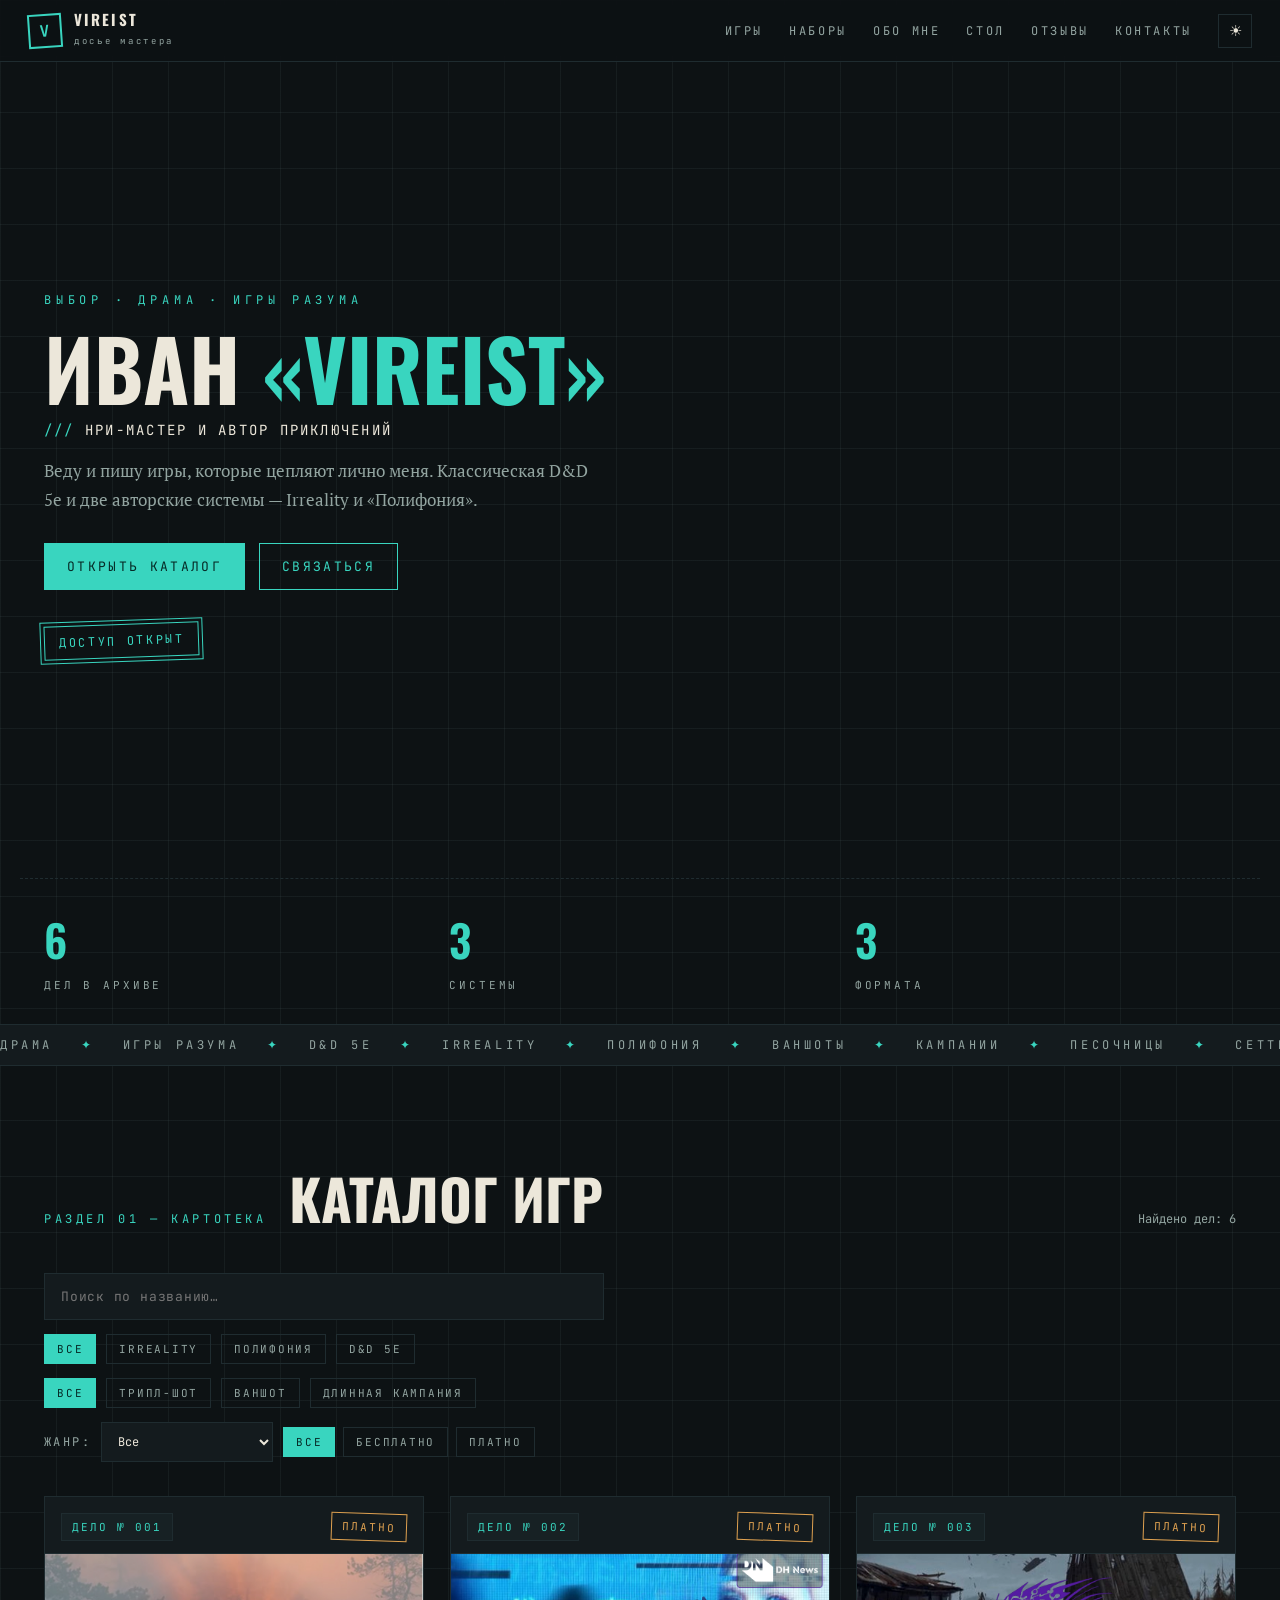
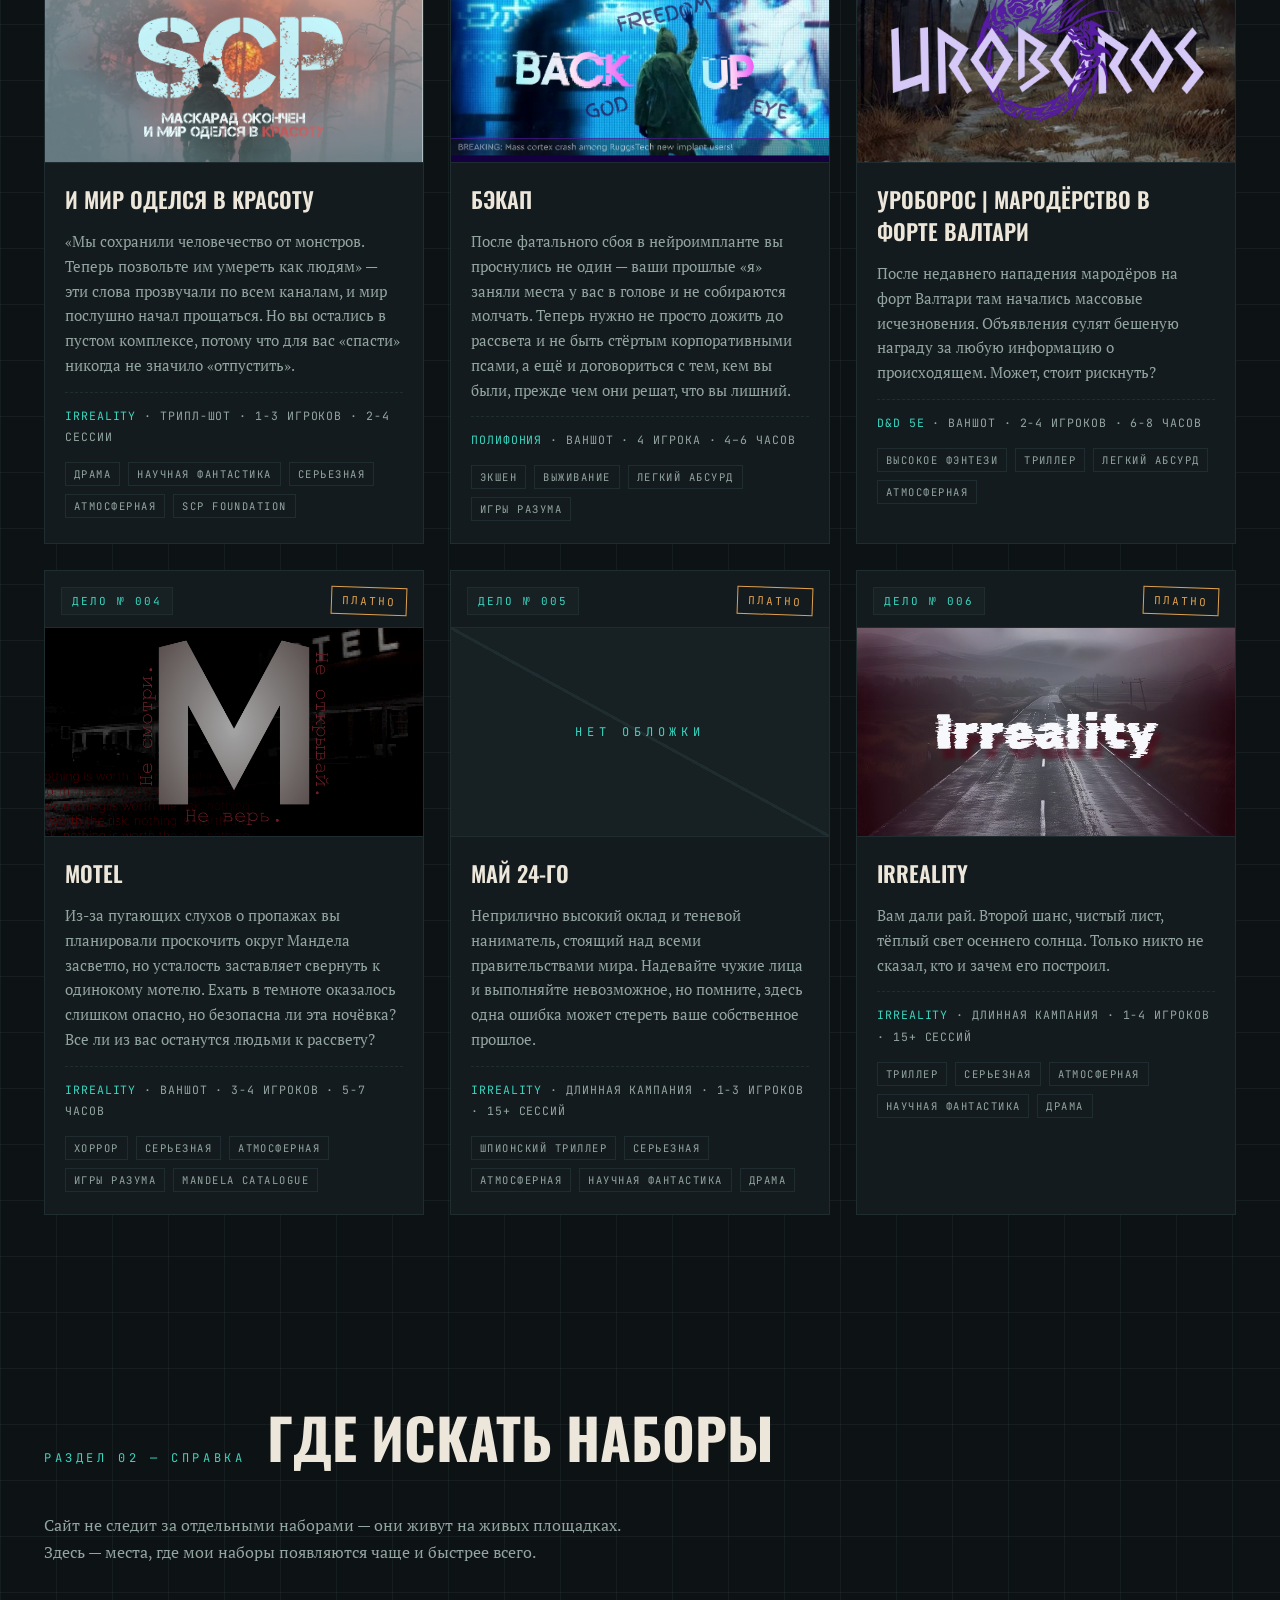
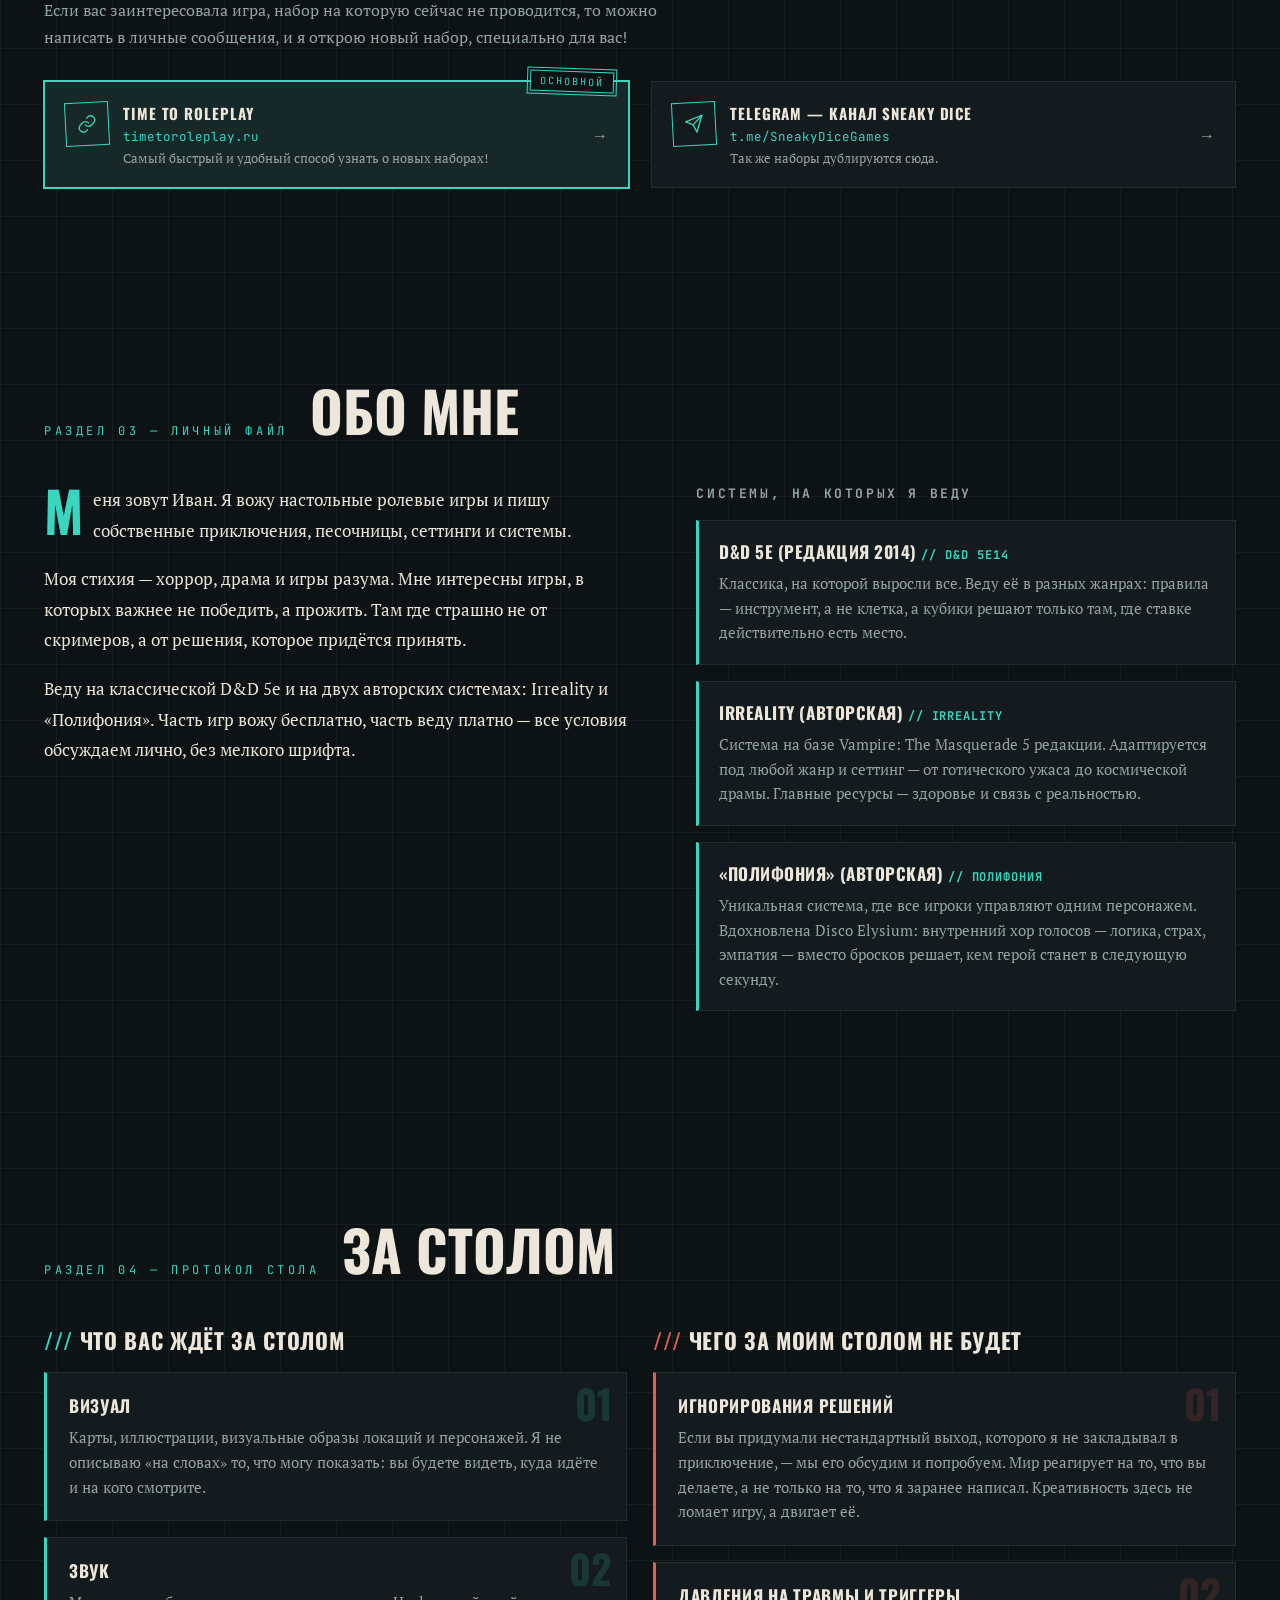
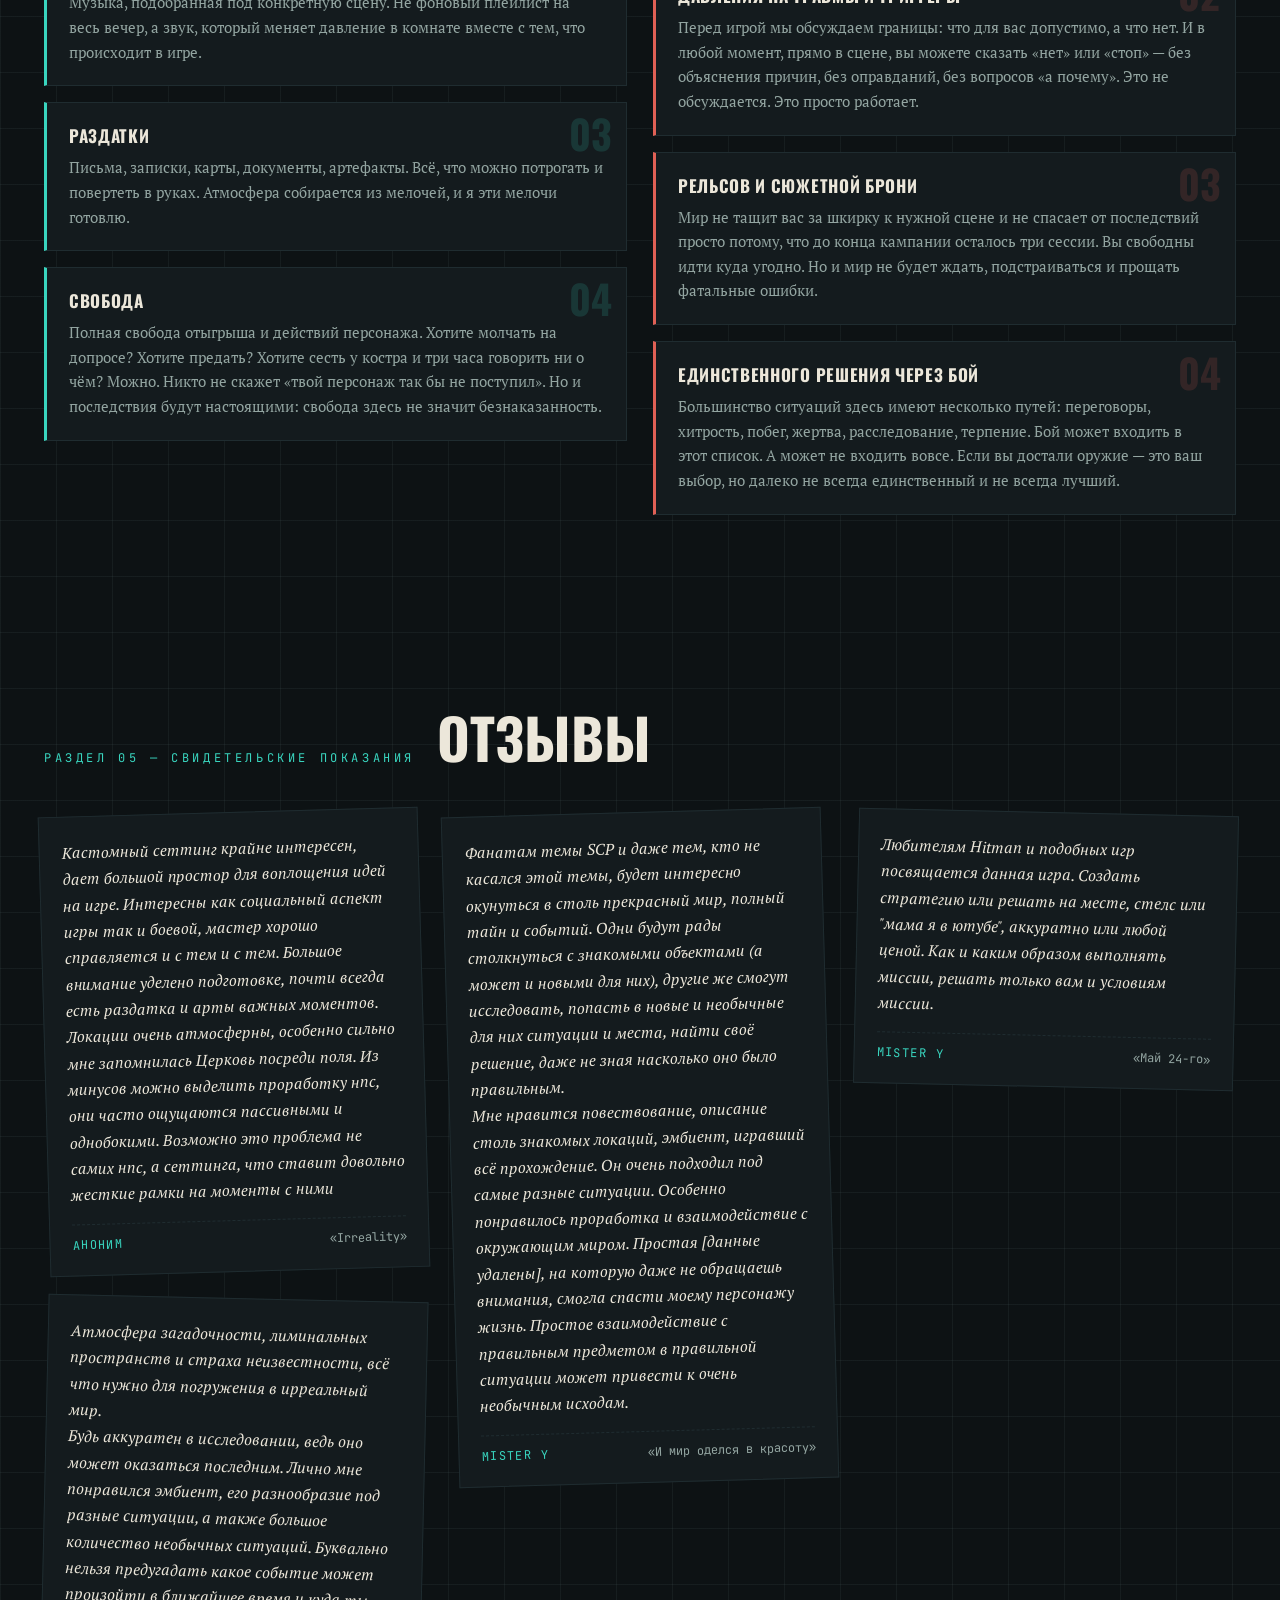
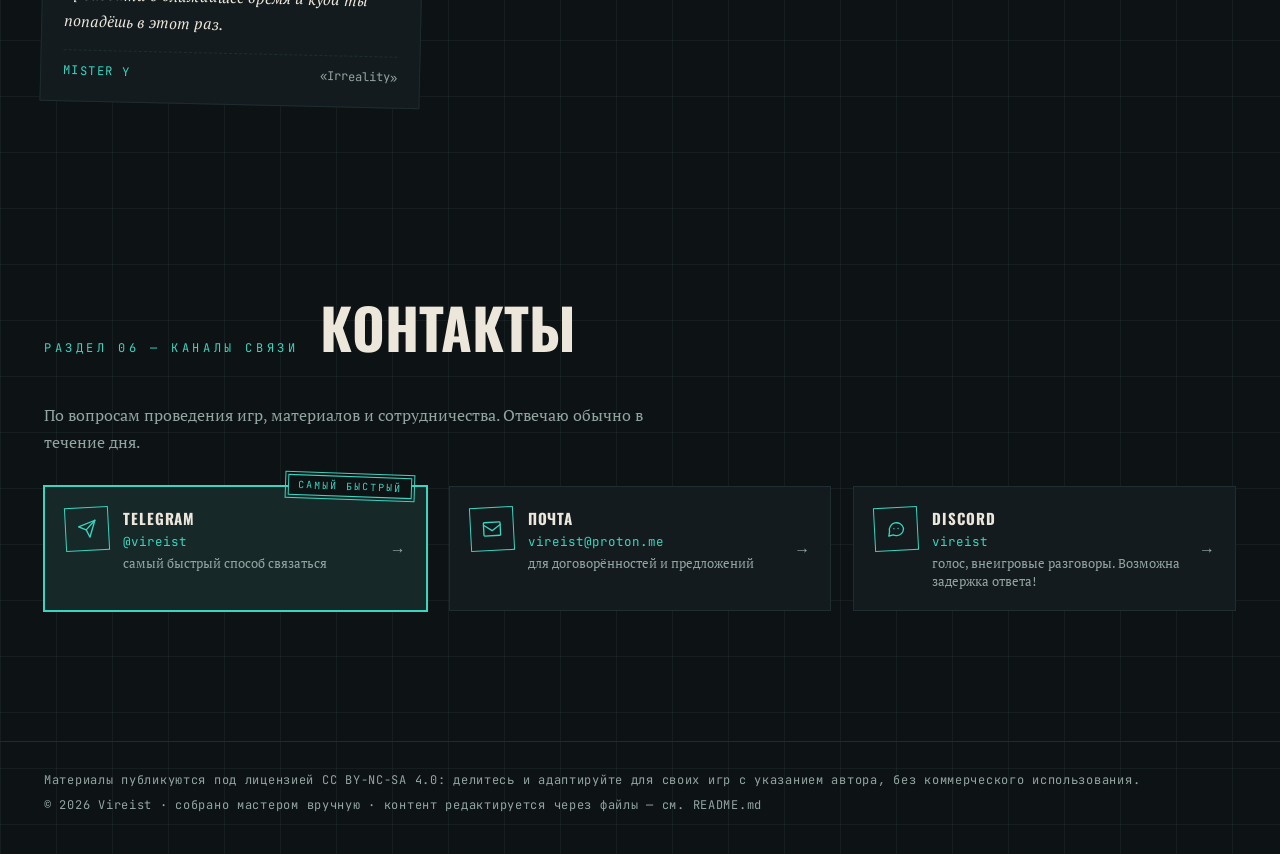
==== index.html @ 50e928ec "OG image added" ====
<!DOCTYPE html>
<html lang="ru" data-theme="dark">
<head>
  <meta charset="UTF-8">
  <meta name="viewport" content="width=device-width, initial-scale=1">
  <title>Vireist — досье мастера</title>
  <meta name="description" content="Иван «Vireist» — НРИ-мастер и автор приключений. Ваншоты, кампании, песочницы и сеттинги: D&D 5e, Irreality, Полифония.">
  <meta name="google-site-verification" content="Qw9o5OmBeEfpZkvyDJt4bBUEm7mdJ3uN687ZICOhnC8" />
  <meta property="og:image" content="https://vireist.github.io/Vireist-Site/assets/announce-cover.png">
  <link rel="icon" href="data:image/svg+xml,<svg xmlns='http://www.w3.org/2000/svg' viewBox='0 0 32 32'><rect width='32' height='32' fill='%230d1214'/><rect x='7' y='7' width='18' height='18' fill='none' stroke='%2339d5bf' stroke-width='2' transform='rotate(-4 16 16)'/><text x='16' y='21' font-family='monospace' font-size='13' fill='%2339d5bf' text-anchor='middle'>V</text></svg>">
  <link rel="preconnect" href="https://fonts.googleapis.com">
  <link rel="preconnect" href="https://fonts.gstatic.com" crossorigin>
  <link href="https://fonts.googleapis.com/css2?family=JetBrains+Mono:wght@400;500;700&family=Oswald:wght@500;600;700&family=PT+Serif:ital,wght@0,400;0,700;1,400&display=swap" rel="stylesheet">
  <link rel="stylesheet" href="css/style.css">
</head>
<body>

<header class="topbar">
  <a class="logo" href="#/" aria-label="На главную">
    <span class="logo-v">V</span>
    <span class="logo-text"><strong id="logo-nick">VIREIST</strong><small>досье мастера</small></span>
  </a>
  <nav class="nav">
    <a href="#/" data-section="games">Игры</a>
    <a href="#/" data-section="recruits">Наборы</a>
    <a href="#/" data-section="about">Обо мне</a>
    <a href="#/" data-section="table">Стол</a>
    <a href="#/" data-section="reviews">Отзывы</a>
    <a href="#/" data-section="contacts">Контакты</a>
    <button id="theme-btn" class="theme-btn" aria-label="Переключить тему">☀</button>
  </nav>
</header>

<main>
  <div id="view-home">
    <section class="hero">
      <div class="container hero-grid">
        <div class="hero-left">
          <div class="overline" id="hero-overline"></div>
          <h1 class="display" id="hero-name"></h1>
          <div class="hero-role" id="hero-role"></div>
          <p class="hero-text" id="hero-text"></p>
          <div class="btn-row">
            <a class="btn" href="#/" data-section="games">Открыть каталог</a>
            <a class="btn ghost" href="#/" data-section="contacts">Связаться</a>
          </div>
          <div class="stamp" id="hero-stamp"></div>
        </div>
        <div class="hero-right" id="hero-photo"></div>
      </div>
      <div class="container stats" id="stats"></div>
    </section>

    <div class="ticker" aria-hidden="true"><div class="ticker-track" id="ticker-track"></div></div>

    <section class="section" id="games">
      <div class="container">
        <div class="sec-head">
          <span class="sec-label">Раздел 01 — Картотека</span>
          <h2>Каталог игр</h2>
          <span class="sec-count" id="count">Найдено дел: 0</span>
        </div>
        <div class="filters">
          <input id="search" class="search" type="search" placeholder="Поиск по названию…" autocomplete="off">
          <div class="filter-row" id="f-system"></div>
          <div class="filter-row" id="f-format"></div>
          <div class="filter-row">
            <label class="f-label" for="genre">Жанр:</label>
            <select id="genre" class="select"><option value="">Все</option></select>
            <div class="chip-group" id="f-price">
              <button class="chip active" data-price="">Все</button>
              <button class="chip" data-price="бесплатно">Бесплатно</button>
              <button class="chip" data-price="платно">Платно</button>
            </div>
          </div>
        </div>
        <div class="grid-cards" id="catalog"></div>
      </div>
    </section>

    <section class="section" id="recruits">
      <div class="container">
        <div class="sec-head"><span class="sec-label">Раздел 02 — Справка</span><h2>Где искать наборы</h2></div>
        <p class="section-note">Сайт не следит за отдельными наборами —&nbsp;они живут на живых площадках. Здесь&nbsp;—&nbsp;места, где мои наборы появляются чаще и быстрее всего.</p>
        <p class="section-note">Если вас заинтересовала игра, набор на которую сейчас не проводится, то можно написать в личные сообщения, и я открою новый набор, специально для вас!</p>
        <div class="recruit-grid" id="recruits-list"></div>
      </div>
    </section>

    <section class="section" id="about">
      <div class="container">
        <div class="sec-head"><span class="sec-label">Раздел 03 — Личный файл</span><h2>Обо мне</h2></div>
        <div class="about-grid">
          <div class="about-text" id="about-text"></div>
          <aside class="systems">
            <h3>Системы, на которых я веду</h3>
            <div id="systems-list"></div>
          </aside>
        </div>
      </div>
    </section>

    <section class="section" id="table">
      <div class="container">
        <div class="sec-head"><span class="sec-label">Раздел 04 — Протокол стола</span><h2>За столом</h2></div>
        <div class="table-cols" id="table-cols"></div>
      </div>
    </section>

    <section class="section" id="reviews">
      <div class="container">
        <div class="sec-head"><span class="sec-label">Раздел 05 — Свидетельские показания</span><h2>Отзывы</h2></div>
        <div class="rev-grid" id="reviews-list"></div>
      </div>
    </section>

    <section class="section" id="contacts">
      <div class="container">
        <div class="sec-head"><span class="sec-label">Раздел 06 — Каналы связи</span><h2>Контакты</h2></div>
        <p class="section-note">По вопросам проведения игр, материалов и сотрудничества. Отвечаю обычно в течение дня.</p>
        <div class="contact-grid" id="contacts-list"></div>
      </div>
    </section>
  </div>

  <div id="view-game" hidden></div>
</main>

<footer class="footer">
  <div class="container">
    <p id="license-line"></p>
    <p>© <span id="year"></span> <span id="footer-nick"></span> · собрано мастером вручную · контент редактируется через файлы — см. README.md</p>
  </div>
</footer>

<script src="js/app.js"></script>
</body>
</html>
---- css/style.css ----
/* ============ БАЗА / ТЕМЫ ============ */
:root{
    --bg:#0d1214; --panel:#141b1e; --panel-2:#172124;
    --ink:#ece7da; --muted:#93a5a1; --red:#e06055;
    --line:#1f2c30; --grid:rgba(148,180,175,.07);
    --teal:#39d5bf; --teal-ink:#062a26; --teal-dim:rgba(57,213,191,.4);
    --orange:#dfa150; --shadow:0 20px 50px rgba(0,0,0,.45);
    --mono:"JetBrains Mono",ui-monospace,Menlo,monospace;
    --serif:"PT Serif",Georgia,serif;
    --disp:"Oswald",system-ui,sans-serif;
}
html[data-theme="light"]{
    --bg:#e8e5db; --panel:#f4f1e8; --panel-2:#edeade;
    --ink:#172022; --muted:#5d6d69; --red:#b3382e;
    --line:#c9c4b2; --grid:rgba(23,32,34,.08);
    --teal:#0c8f7d; --teal-ink:#ffffff; --teal-dim:rgba(12,143,125,.45);
    --orange:#9c6a1c; --shadow:0 16px 40px rgba(30,35,35,.18);
}
*{margin:0;padding:0;box-sizing:border-box}
[hidden]{display:none!important}
html{scroll-behavior:smooth}
body{
    background-color:var(--bg); color:var(--ink); font-family:var(--serif);
    background-image:linear-gradient(var(--grid) 1px,transparent 1px),
    linear-gradient(90deg,var(--grid) 1px,transparent 1px);
    background-size:56px 56px; min-height:100vh;
}
::selection{background:var(--teal);color:var(--teal-ink)}
a:focus-visible,button:focus-visible,input:focus-visible,select:focus-visible,[tabindex]:focus-visible{outline:2px solid var(--teal);outline-offset:2px}
.container{max-width:1240px;margin:0 auto;padding:0 24px}
.accent{color:var(--teal)}

/* ============ ШАПКА ============ */
.topbar{position:sticky;top:0;z-index:50;display:flex;justify-content:space-between;align-items:center;gap:16px;
    padding:12px 28px;border-bottom:1px solid var(--line);
    background:color-mix(in srgb,var(--bg) 88%,transparent);backdrop-filter:blur(8px)}
.logo{display:flex;align-items:center;gap:12px;text-decoration:none;color:inherit}
.logo-v{width:34px;height:34px;border:2px solid var(--teal);color:var(--teal);display:grid;place-items:center;
    font-family:var(--mono);font-weight:700;transform:rotate(-4deg)}
.logo-text strong{display:block;font-family:var(--disp);letter-spacing:.14em;font-size:15px;line-height:1; }
.logo-text small{font-family:var(--mono);font-size:9px;letter-spacing:.3em;color:var(--muted);line-height:1;margin-top:3px; }
.nav{display:flex;align-items:center;gap:26px;flex-wrap:wrap}
.nav a{font-family:var(--mono);font-size:12px;letter-spacing:.22em;text-transform:uppercase;color:var(--muted);text-decoration:none}
.nav a:hover{color:var(--teal)}
.theme-btn{width:34px;height:34px;border:1px solid var(--line);background:transparent;color:var(--ink);cursor:pointer;font-size:15px}
.theme-btn:hover{border-color:var(--teal);color:var(--teal)}

/* ============ ГЕРОЙ ============ */
.hero{padding:80px 0 30px}
.hero-grid{display:grid;grid-template-columns:1.15fr .85fr;gap:48px;align-items:center;min-height:74vh}
.overline{font-family:var(--mono);font-size:12px;letter-spacing:.4em;text-transform:uppercase;color:var(--teal)}
.display{font-family:var(--disp);font-weight:700;text-transform:uppercase;font-size:clamp(44px,7vw,84px);line-height:.98;margin:18px 0 12px}
.hero-role{font-family:var(--mono);font-size:14px;letter-spacing:.16em;text-transform:uppercase;margin-bottom:18px}
.hero-role .slashes{color:var(--teal)}
.hero-text{color:var(--muted);font-size:17px;line-height:1.7;max-width:560px}
.btn-row{display:flex;gap:14px;flex-wrap:wrap;margin:28px 0 8px}
.btn{display:inline-block;font-family:var(--mono);font-size:13px;letter-spacing:.18em;text-transform:uppercase;
    padding:14px 22px;background:var(--teal);color:var(--teal-ink);border:1px solid var(--teal);text-decoration:none;cursor:pointer;transition:filter .2s,transform .2s}
.btn:hover{filter:brightness(1.3)}
.btn.ghost{background:transparent;color:var(--teal)}
.stamp{display:inline-block;margin-top:26px;font-family:var(--mono);font-size:12px;letter-spacing:.22em;text-transform:uppercase;
    color:var(--teal);border:1px solid var(--teal);outline:1px solid var(--teal);outline-offset:3px;padding:8px 14px;transform:rotate(-2deg)}
.hero-right{display:flex;justify-content:center}
.polaroid{position:relative;background:var(--panel);border:1px solid var(--line);padding:16px 16px 12px;max-width:380px;
    transform:rotate(2.5deg);box-shadow:var(--shadow)}
html[data-theme="light"] .polaroid{background:#fbf9f2}
.polaroid img{display:block;width:100%;border:1px solid var(--line);filter:grayscale(.2) contrast(1.05)}
.polaroid figcaption{font-family:var(--mono);font-size:11px;letter-spacing:.3em;text-transform:uppercase;color:var(--muted);text-align:center;padding-top:12px}
.tape{position:absolute;width:110px;height:28px;background:var(--teal-dim);top:-14px;left:50%;transform:translateX(-50%) rotate(-1deg)}
.tape.b{top:auto;bottom:-14px;left:auto;right:-28px;transform:rotate(3deg)}
.stats{margin-top:70px;display:grid;grid-template-columns:repeat(3,1fr);gap:24px;border-top:1px dashed var(--line);padding-top:28px}
.stat b{display:block;font-family:var(--disp);font-weight:600;font-size:44px;color:var(--teal)}
.stat span{font-family:var(--mono);font-size:11px;letter-spacing:.26em;text-transform:uppercase;color:var(--muted)}

/* ============ БЕГУЩАЯ СТРОКА ============ */
.ticker{border-block:1px solid var(--line);background:var(--panel);overflow:hidden}
.ticker-track{display:flex;width:max-content;animation:tick 42s linear infinite;padding:12px 0}
.ticker-track span,.ticker-track i{font-family:var(--mono);font-size:12px;letter-spacing:.3em;text-transform:uppercase;color:var(--muted);margin-right:28px;white-space:nowrap}
.ticker-track i{color:var(--teal);font-style:normal}
.ticker:hover .ticker-track{animation-play-state:paused}
@keyframes tick{to{transform:translateX(-50%)}}

/* ============ СЕКЦИИ ============ */
.section{padding:90px 0}
.sec-head{display:flex;align-items:baseline;gap:22px;flex-wrap:wrap;margin-bottom:34px}
.sec-label{font-family:var(--mono);font-size:12px;letter-spacing:.3em;text-transform:uppercase;color:var(--teal)}
.sec-head h2{font-family:var(--disp);font-weight:700;text-transform:uppercase;font-size:clamp(34px,5vw,56px)}
.sec-count{margin-left:auto;font-family:var(--mono);font-size:12px;color:var(--muted)}
.section-note{color:var(--muted);font-size:16px;line-height:1.7;max-width:640px;margin-bottom:30px}

/* ============ ФИЛЬТРЫ ============ */
.filters{display:flex;flex-direction:column;gap:14px}
.search{width:min(560px,100%);background:var(--panel);border:1px solid var(--line);color:var(--ink);
    font-family:var(--mono);font-size:13px;letter-spacing:.06em;padding:14px 16px}
.search:focus{border-color:var(--teal);outline:none}
.filter-row{display:flex;align-items:center;gap:10px;flex-wrap:wrap}
.f-label{font-family:var(--mono);font-size:12px;letter-spacing:.2em;text-transform:uppercase;color:var(--muted)}
.select{background:var(--panel);border:1px solid var(--line);color:var(--ink);font-family:var(--mono);font-size:12px;padding:10px 12px}
.chip-group{display:flex;gap:8px;flex-wrap:wrap}
.chip{font-family:var(--mono);font-size:11px;letter-spacing:.16em;text-transform:uppercase;color:var(--muted);
    background:transparent;border:1px solid var(--line);padding:7px 12px;cursor:pointer;transition:.15s}
.chip:hover{border-color:var(--teal-dim);color:var(--ink)}
.chip.active{background:var(--teal);color:var(--teal-ink);border-color:var(--teal)}

/* ============ КАРТОЧКИ-ДЕЛА ============ */
.grid-cards{display:grid;grid-template-columns:repeat(auto-fill,minmax(310px,1fr));gap:26px;margin-top:34px}
.case-card{background:var(--panel);border:1px solid var(--line);display:flex;flex-direction:column;cursor:pointer;transition:transform .22s,border-color .22s}
.case-card:hover{transform:translateY(-5px);border-color:var(--teal-dim)}
.case-top{display:flex;justify-content:space-between;align-items:flex-start;gap:10px;padding:16px 16px 12px}
.case-num{font-family:var(--mono);font-size:11px;letter-spacing:.18em;text-transform:uppercase;color:var(--teal);border:1px solid var(--line);background:var(--panel-2);padding:6px 10px}
.price{font-family:var(--mono);font-size:11px;letter-spacing:.18em;text-transform:uppercase;border:1px solid;padding:6px 10px;transform:rotate(2deg)}
.price.paid{color:var(--orange);border-color:var(--orange)}
.price.free{color:var(--teal);border-color:var(--teal)}
.case-cover{height:210px;border-block:1px solid var(--line);background:var(--panel-2);position:relative;overflow:hidden}
.case-cover img{width:100%;height:100%;object-fit:cover;display:block;filter:saturate(.9) contrast(1.05)}
.doc-cover img{width:100%;height:auto;object-fit:contain;display:block;filter:saturate(.9) contrast(1.05)}
.case-cover.empty::before,.doc-cover.empty::before{content:"";position:absolute;inset:0;
    background:linear-gradient(to top right,transparent 49.6%,var(--line) 49.6%,var(--line) 50.4%,transparent 50.4%)}
.case-cover.empty::after,.doc-cover.empty::after{content:"НЕТ ОБЛОЖКИ";position:absolute;inset:0;display:grid;place-items:center;
    font-family:var(--mono);font-size:12px;letter-spacing:.4em;color:var(--teal)}
.case-body{padding:20px 20px 22px;display:flex;flex-direction:column;gap:14px;flex:1}
.case-body h3{font-family:var(--disp);font-weight:600;font-size:22px;text-transform:uppercase}
.case-body p{color:var(--muted);font-size:15px;line-height:1.65}
.meta{font-family:var(--mono);font-size:11.5px;letter-spacing:.08em;text-transform:uppercase;color:var(--muted);
    border-top:1px dashed var(--line);padding-top:12px;line-height:1.9}
.meta .sys{color:var(--teal)}
.tags{display:flex;gap:8px;flex-wrap:wrap}
.tag{font-family:var(--mono);font-size:10.5px;letter-spacing:.14em;text-transform:uppercase;color:var(--muted);border:1px solid var(--line);padding:4px 8px}
.empty-state{grid-column:1/-1;font-family:var(--mono);color:var(--muted);letter-spacing:.14em;line-height:2.4;padding:40px 0;text-transform:uppercase}

/* ============ ОБО МНЕ ============ */
.about-grid{display:grid;grid-template-columns:1.05fr .95fr;gap:56px;align-items:start}
.about-text p{font-size:17px;line-height:1.8;margin-bottom:18px}
.about-text>p:first-of-type::first-letter{font-family:var(--disp);font-weight:700;font-size:56px;line-height:.9;color:var(--teal);float:left;padding-right:10px}
.systems h3{font-family:var(--mono);font-size:13px;letter-spacing:.2em;text-transform:uppercase;color:var(--muted);margin-bottom:18px}
.sys-card{background:var(--panel);border:1px solid var(--line);border-left:3px solid var(--teal);padding:18px 20px;margin-bottom:16px}
.sys-card h4{font-family:var(--disp);text-transform:uppercase;font-size:17px;letter-spacing:.03em}
.sys-card .tagline{color:var(--teal);font-family:var(--mono);font-size:12px;letter-spacing:.08em}
.sys-card p{color:var(--muted);font-size:14.5px;line-height:1.7;margin-top:8px}

/* ============ ЗА СТОЛОМ ============ */
.table-cols{display:grid;grid-template-columns:repeat(auto-fit,minmax(340px,1fr));gap:26px;align-items:start}
.table-title{font-family:var(--disp);text-transform:uppercase;font-size:22px;letter-spacing:.03em;margin-bottom:16px}
.table-title::before{content:"/// ";color:var(--teal)}
.table-title.neg::before{color:var(--red)}
.table-stack{display:flex;flex-direction:column;gap:16px}  .table-card{position:relative;background:var(--panel);border:1px solid var(--line);border-left:3px solid var(--teal);padding:20px 22px;transition:transform .2s,border-color .2s}
.t-num{position:absolute;top:10px;right:14px;font-family:var(--disp);font-weight:700;font-size:40px;line-height:1;color:var(--teal);opacity:.15}
.table-card.no .t-num{color:var(--red)}
.table-card h3{font-family:var(--disp);text-transform:uppercase;font-size:17px;letter-spacing:.04em;margin-bottom:8px;padding-right:52px}
.table-card p{color:var(--muted);font-size:14.5px;line-height:1.7}
.table-card{position:relative;background:var(--panel);border:1px solid var(--line);border-left:3px solid var(--teal);padding:20px 22px;transition:background .25s ease}
.table-card:hover{background:var(--panel-2)}
.table-card.no{border-left-color:var(--red)}
.table-card p{transition:color .25s ease}
.table-card:hover p{color:var(--ink)}
.table-card .t-num{transition:opacity .25s ease}
.table-card:hover .t-num{opacity:.35}
@media (max-width:960px){.table-cols{grid-template-columns:1fr}}

/* ============ ОТЗЫВЫ ============ */
.rev-grid{columns:340px;column-gap:26px}
.rev-card{
    background:var(--panel);border:1px solid var(--line);padding:22px;
    transform:rotate(var(--rot,0deg));transition:transform .2s;
    width:100%;margin:0 0 26px;
    break-inside:avoid;-webkit-column-break-inside:avoid;
}
.rev-card:hover{transform:rotate(0deg)}
.rev-card p,.rev-card blockquote{font-style:italic;font-size:15.5px;line-height:1.7}
.rev-card figcaption{display:flex;justify-content:space-between;gap:10px;margin-top:16px;border-top:1px dashed var(--line);padding-top:12px;font-family:var(--mono);font-size:12px}
.rev-name{color:var(--teal);letter-spacing:.12em;text-transform:uppercase}
.rev-game{color:var(--muted)}

/* ============ КОНТАКТЫ ============ */
.contact-grid{display:grid;grid-template-columns:repeat(auto-fit,minmax(250px,1fr));gap:22px}
.contact-card{display:flex;gap:14px;align-items:flex-start;background:var(--panel);border:1px solid var(--line);padding:20px;text-decoration:none;color:inherit;transition:.2s}
.contact-card:hover{border-color:var(--teal-dim);transform:translateY(-3px)}
.c-icon{width:44px;height:44px;border:1px solid var(--teal);color:var(--teal);display:grid;place-items:center;transform:rotate(-3deg);flex:none}
.c-text{display:flex;flex-direction:column;gap:4px}
.c-text strong{font-family:var(--disp);letter-spacing:.06em;font-size:15px;text-transform:uppercase}
.c-text em{font-family:var(--mono);font-style:normal;color:var(--teal);font-size:12.5px;word-break:break-all}
.c-text small{color:var(--muted);font-size:13px}
.c-arrow{margin-left:auto;align-self:center;color:var(--muted)}

/* ============ СТРАНИЦА ДЕЛА ============ */
.game-doc{max-width:960px;margin:0 auto;padding-top:44px}
.back{display:inline-block;font-family:var(--mono);font-size:12px;letter-spacing:.2em;text-transform:uppercase;color:var(--teal);text-decoration:none;margin-bottom:26px}
.doc-head{display:flex;gap:14px;align-items:center;margin-bottom:10px}
.doc-title{font-family:var(--disp);font-weight:700;text-transform:uppercase;font-size:clamp(34px,5vw,60px);margin:6px 0 4px}
.doc-meta{display:grid;grid-template-columns:repeat(auto-fit,minmax(170px,1fr));gap:1px;background:var(--line);border:1px solid var(--line);margin:22px 0}
.doc-meta div{background:var(--panel);padding:12px 14px}
.doc-meta dt{font-family:var(--mono);font-size:10px;letter-spacing:.24em;text-transform:uppercase;color:var(--muted)}
.doc-meta dd{font-family:var(--mono);font-size:13px;margin-top:5px}
.doc-meta dd.t{color:var(--teal)}
.doc-cover{border:1px solid var(--line);background:var(--panel-2);position:relative;overflow:hidden;margin-bottom:8px}
.doc-cover.empty{height:340px}
.doc-body{font-size:16.5px;line-height:1.8;margin-top:22px}
.doc-body h2{font-family:var(--disp);text-transform:uppercase;font-size:24px;margin:28px 0 10px}
.doc-body h3{font-family:var(--disp);text-transform:uppercase;font-size:19px;margin:22px 0 8px}
.doc-body h4,.doc-body h5{font-family:var(--mono);font-size:13px;letter-spacing:.14em;text-transform:uppercase;color:var(--teal);margin:18px 0 6px}
.doc-body p{margin:12px 0}
.doc-body ul{padding-left:22px;margin:12px 0}
.doc-body li{margin:6px 0}
.doc-body li::marker{color:var(--teal)}
.doc-body a{color:var(--teal)}
.doc-body blockquote{border-left:3px solid var(--teal);padding:6px 0 6px 16px;color:var(--muted);font-style:italic;margin:14px 0}
.doc-body hr{border:0;border-top:1px dashed var(--line);margin:24px 0}
.doc-body code{font-family:var(--mono);font-size:.9em;background:var(--panel-2);padding:2px 6px}
.doc-actions{margin-top:34px;display:flex;gap:14px;flex-wrap:wrap}
.load-error{padding:90px 0;font-family:var(--mono)}
.load-error h2{font-family:var(--disp);text-transform:uppercase;margin-bottom:14px}
.load-error p{color:var(--muted);line-height:2}

/* ============ ПОДВАЛ ============ */
.footer{border-top:1px solid var(--line);padding:26px 0 36px;margin-top:40px}
.footer p{font-family:var(--mono);font-size:12px;color:var(--muted);letter-spacing:.06em;line-height:2.1}

/* ============ АДАПТИВ ============ */
@media (max-width:960px){
    .hero-grid{grid-template-columns:1fr;min-height:0}
    .hero-right{order:-1}
    .about-grid{grid-template-columns:1fr;gap:40px}
    .stats{grid-template-columns:repeat(3,1fr);gap:14px}
}
@media (max-width:720px){
    .topbar{padding:12px 16px}
    .nav{gap:14px}
    .nav a{letter-spacing:.12em}
    .sec-count{margin-left:0;width:100%}
    .stats{grid-template-columns:1fr 1fr}
}


/* ============ АНИМАЦИИ: ФОТО ВЕДУЩЕГО ============ */
.polaroid{transition:transform .5s cubic-bezier(.2,.9,.3,1.25), box-shadow .5s}
.polaroid:hover{
    transform:rotate(0deg) translateY(-10px) scale(1.02);  /* лист выравнивается и приподнимается */
    box-shadow:0 32px 64px rgba(0,0,0,.55);
}
.polaroid img{transition:filter .5s ease}
.polaroid:hover img{filter:grayscale(0) contrast(1.1) brightness(1.05)}  /* «проявляется» цвет */

/* ============ АНИМАЦИИ: КАРТОЧКИ СИСТЕМ ============ */
.sys-card{transition:background .25s ease}
.sys-card:hover{background:var(--panel-2)}        /* лист чуть «освещается» */
.sys-card p{transition:color .25s ease}
.sys-card:hover p{color:var(--ink)}      /* тег системы «разъезжается» в разреженку */

@media (prefers-reduced-motion: no-preference){
    html.theme-anim, html.theme-anim *, html.theme-anim *::before, html.theme-anim *::after{
        transition:background-color .45s ease, color .45s ease, border-color .45s ease,
        fill .45s ease, stroke .45s ease, box-shadow .45s ease !important;
    }
}
.recruit-grid{display:grid;grid-template-columns:repeat(auto-fit,minmax(260px,1fr));gap:22px}

/* ============ ПРЕДПОЧТИТЕЛЬНЫЙ КАНАЛ ============ */
.contact-card{position:relative}
.contact-card.preferred{
    border-color:var(--teal);
    background:color-mix(in srgb, var(--teal) 7%, var(--panel));
    box-shadow:0 0 0 1px var(--teal);
}
.contact-card.preferred:hover{box-shadow:0 0 0 1px var(--teal), 0 10px 26px -12px var(--teal-dim)}
.pref-stamp{
    position:absolute;top:-11px;right:14px;
    font-family:var(--mono);font-size:10px;letter-spacing:.2em;text-transform:uppercase;
    color:var(--teal);background:var(--bg);
    border:1px solid var(--teal);outline:1px solid var(--teal);outline-offset:2px;
    padding:3px 9px;transform:rotate(2deg);
}
.section-note{text-wrap:pretty}
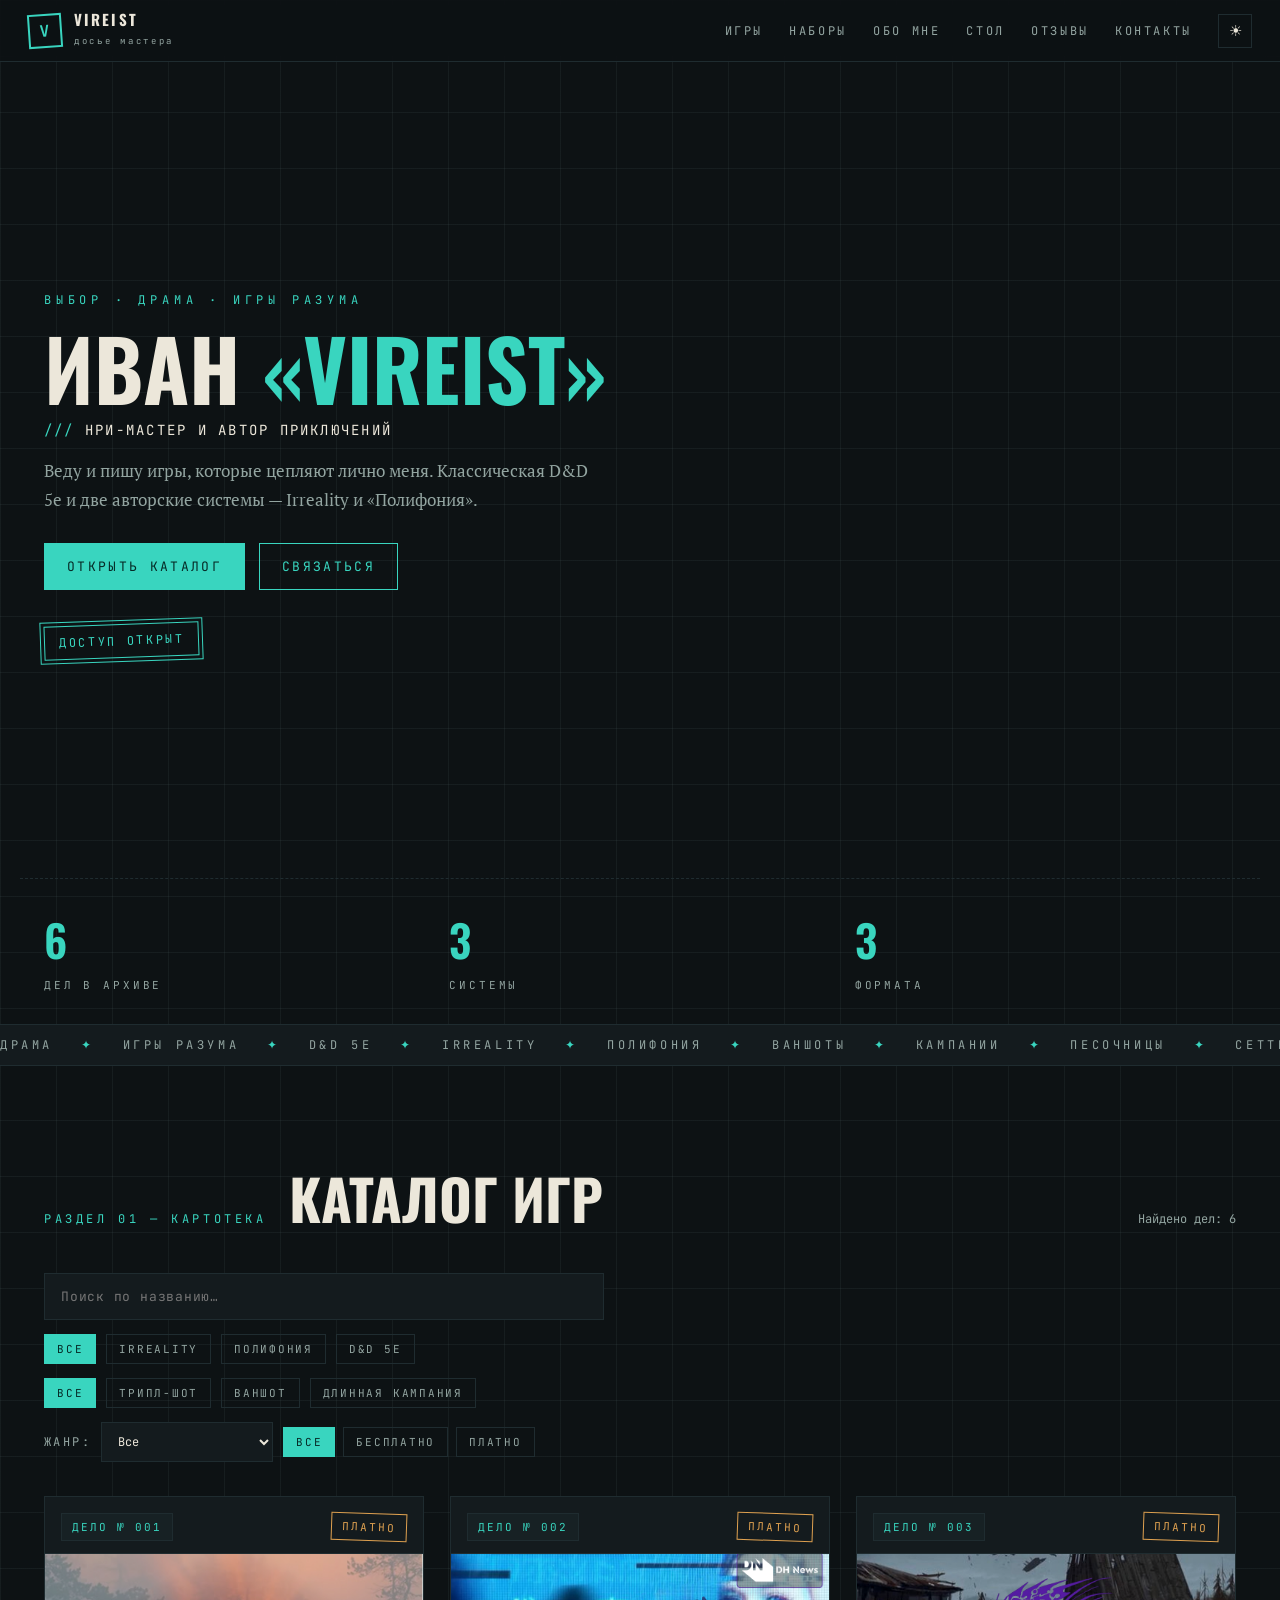
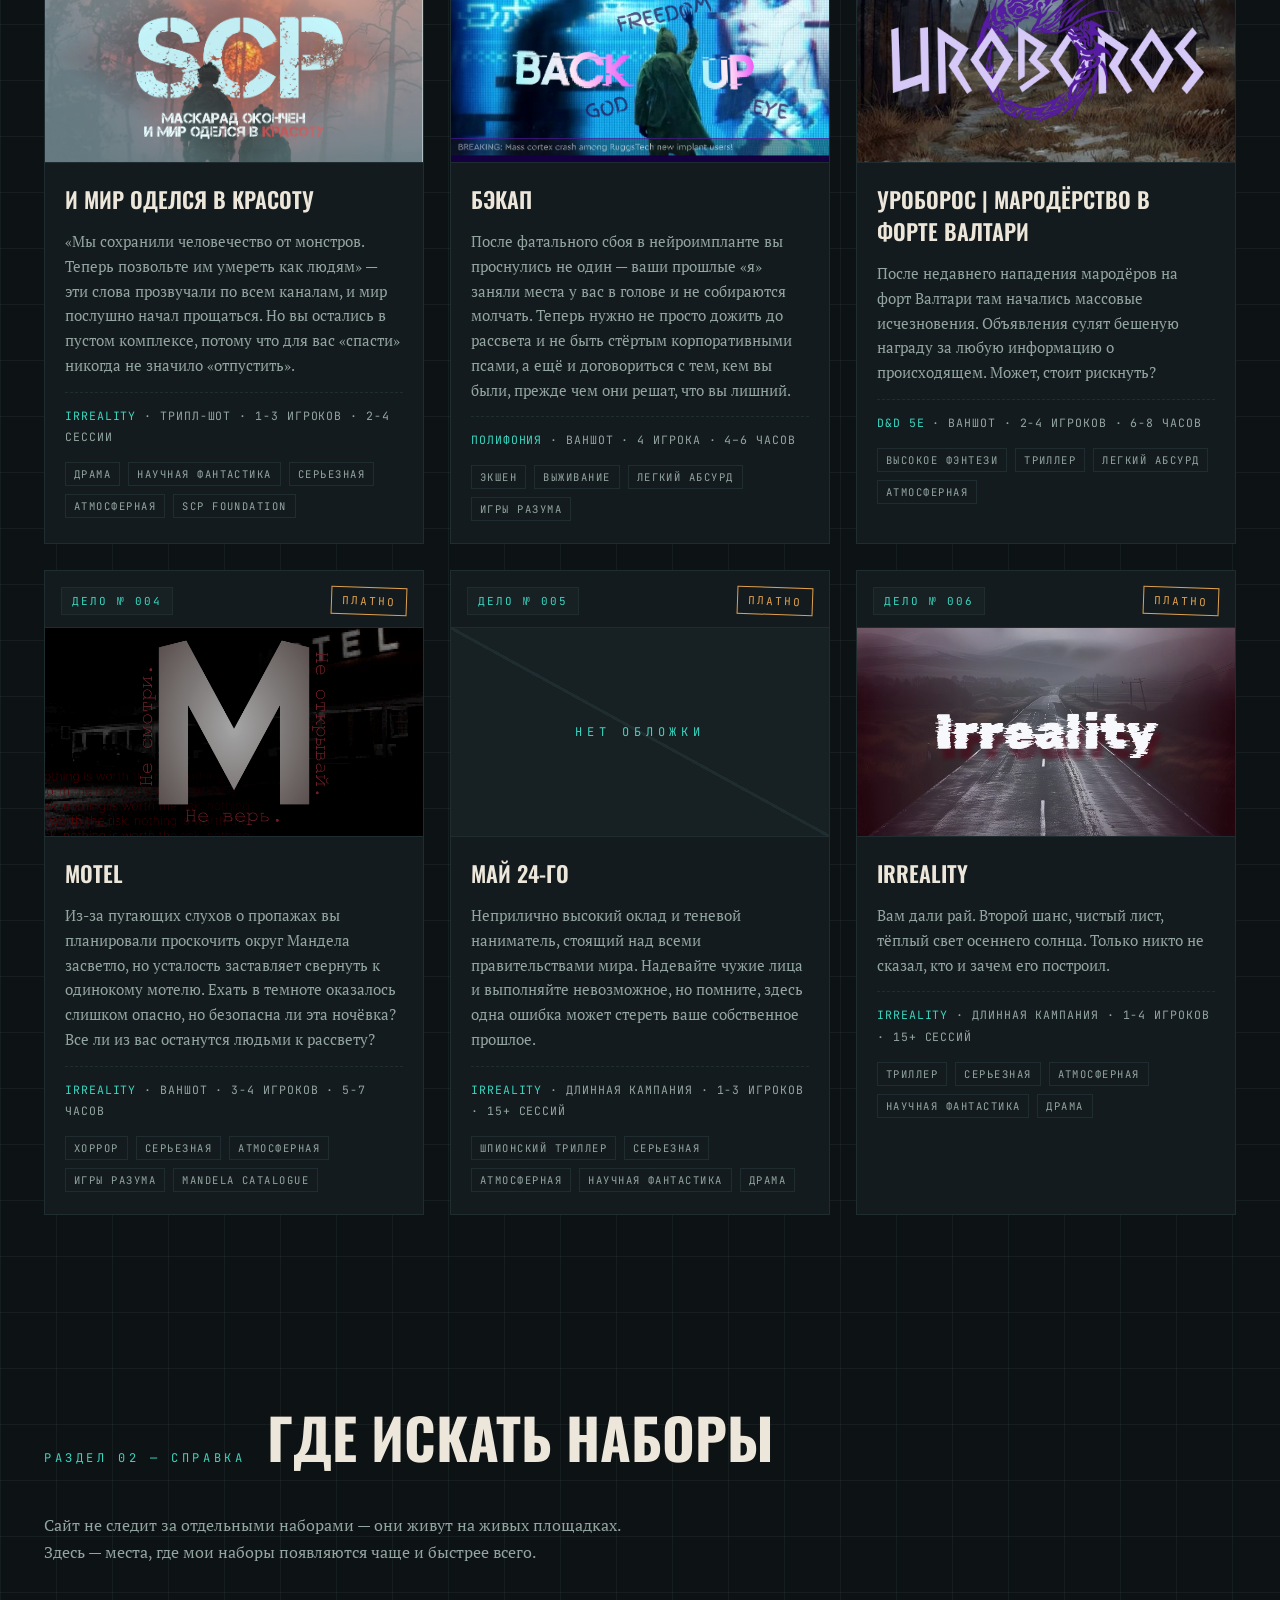
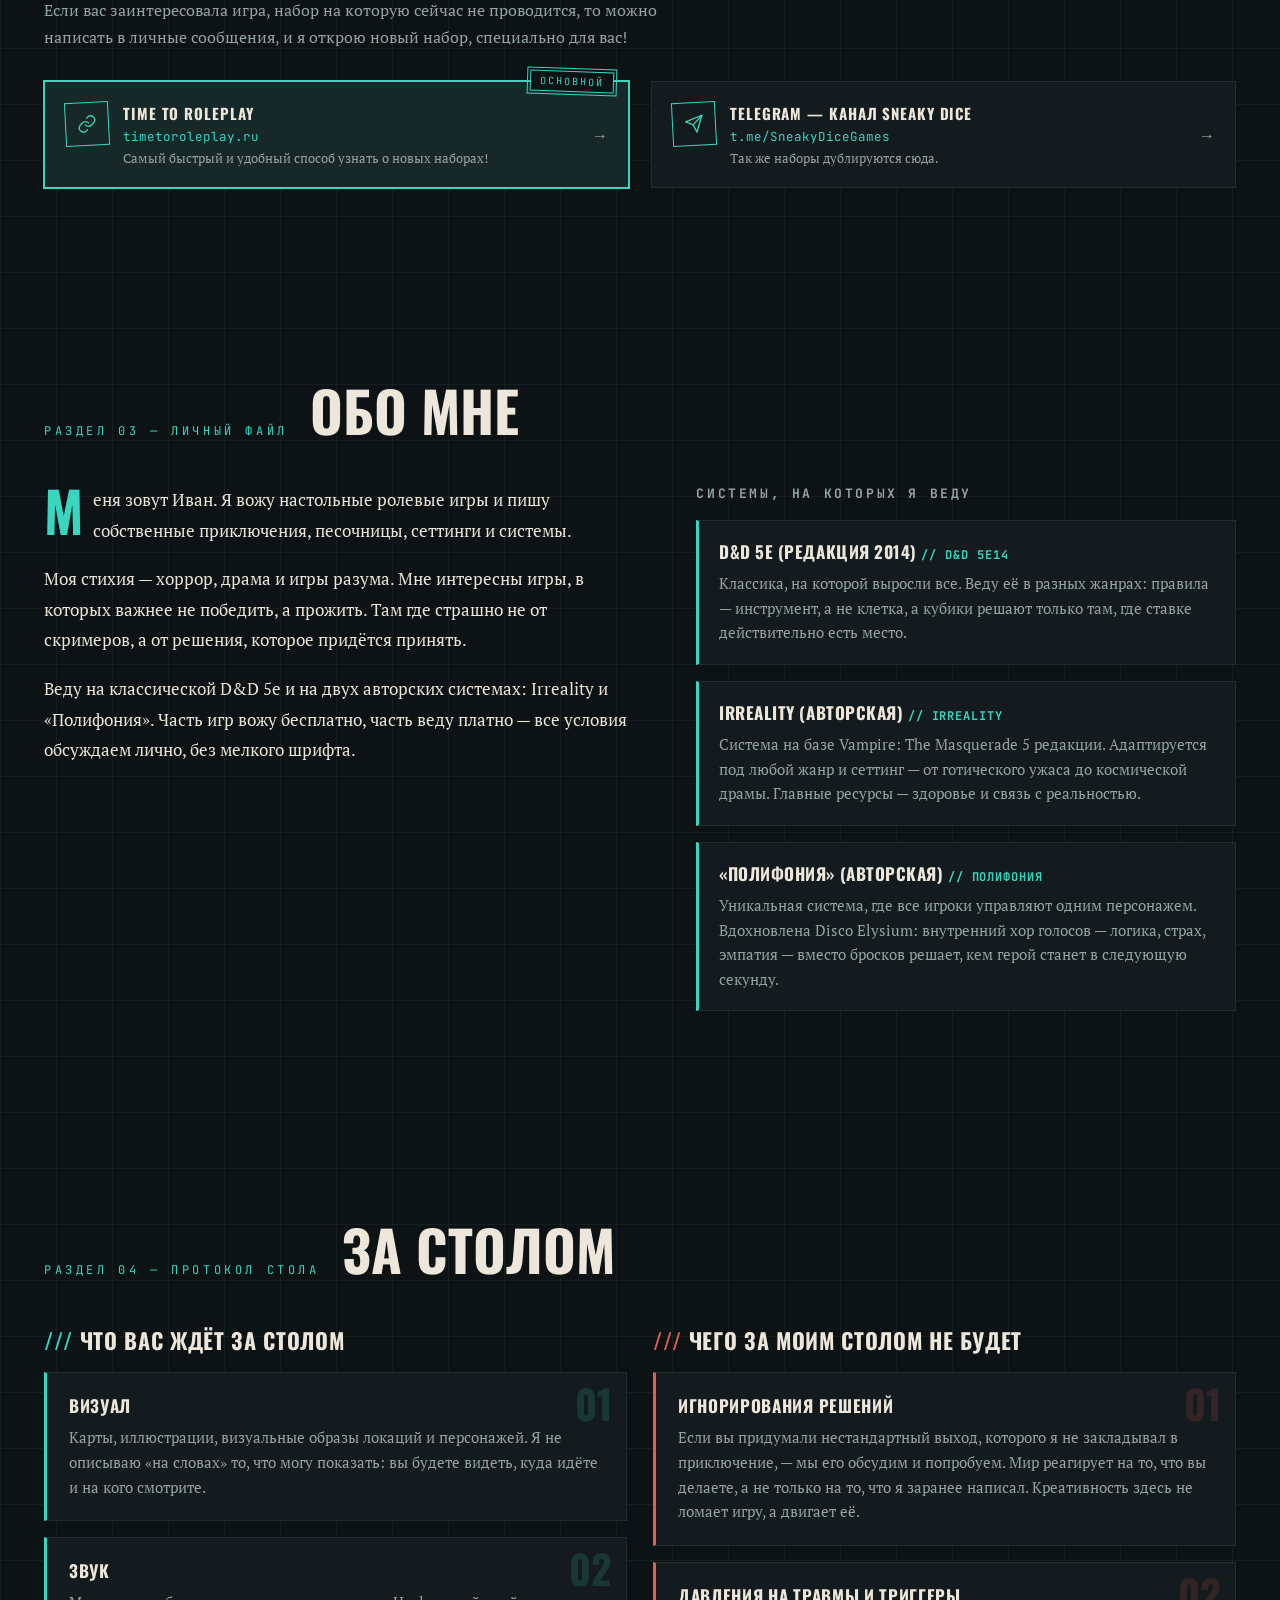
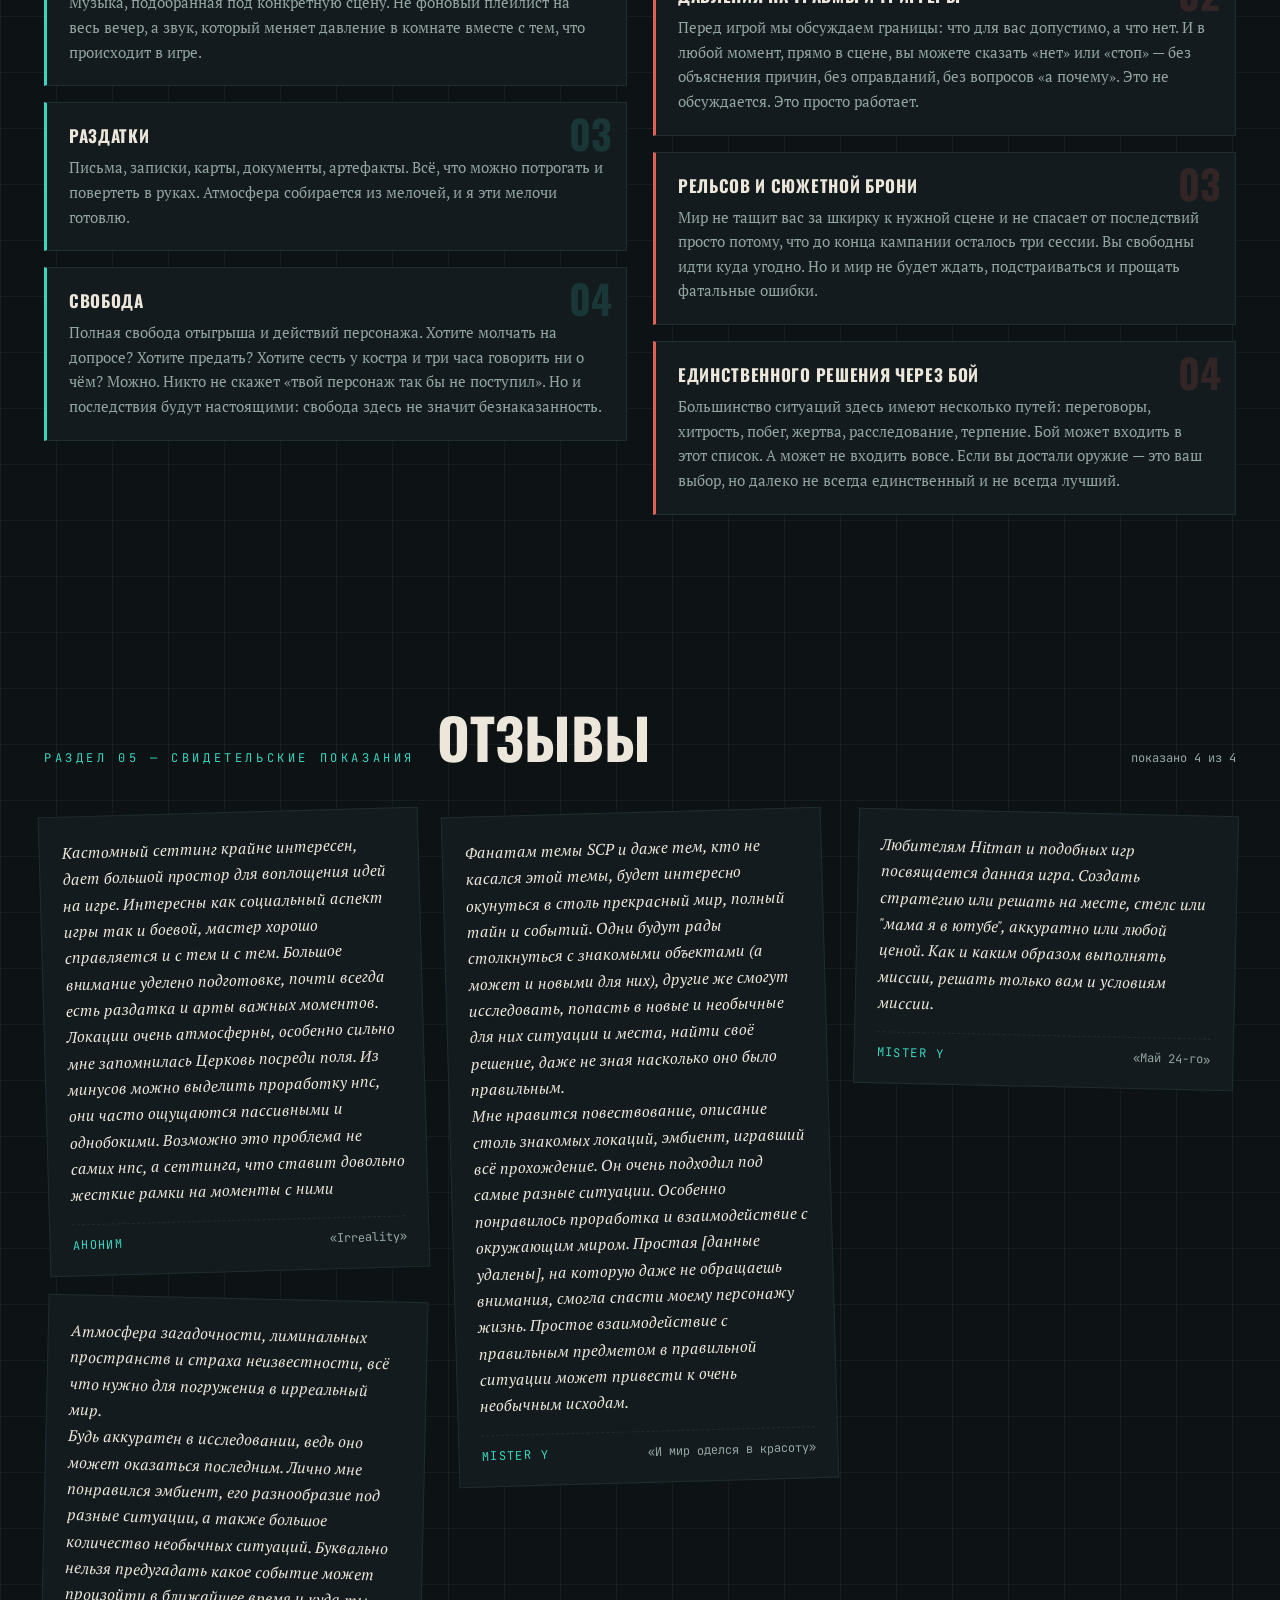
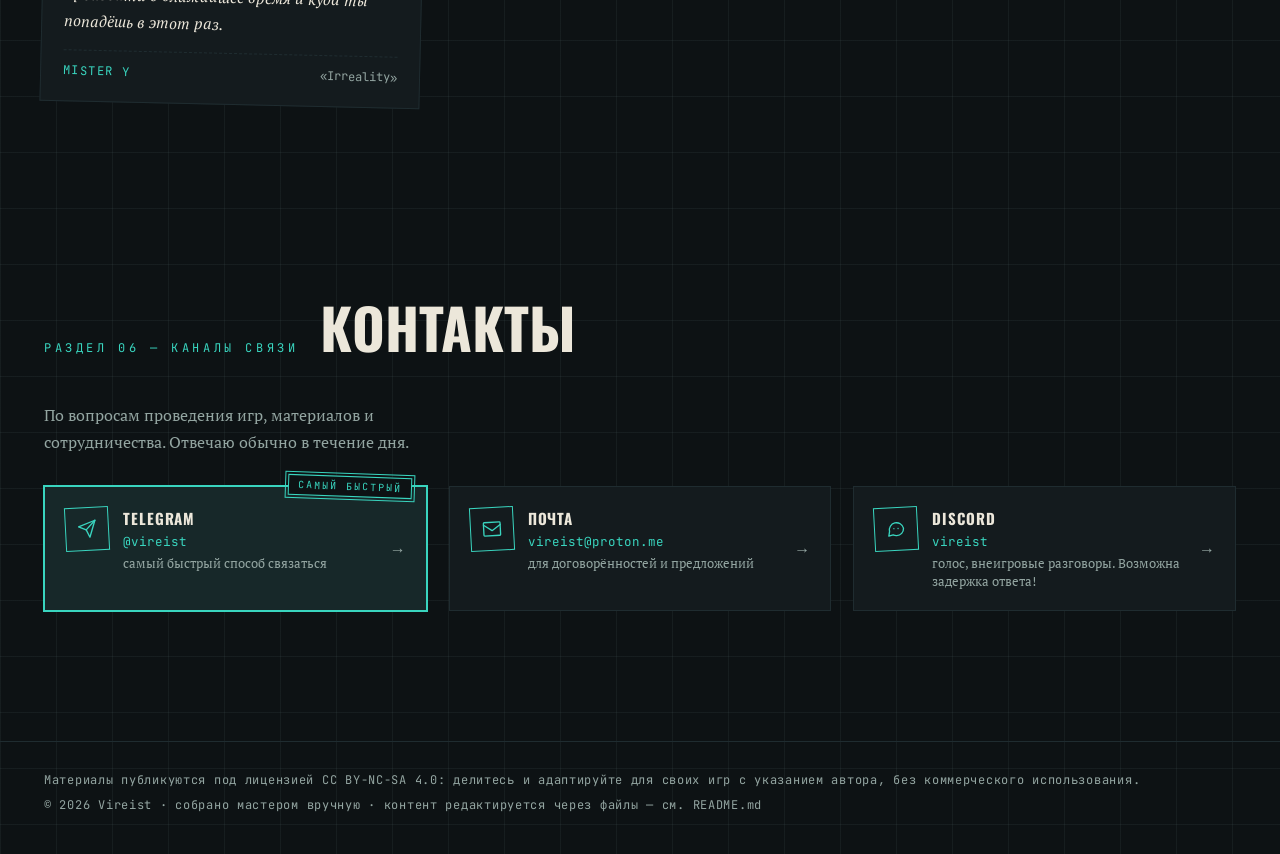
==== commit 68b59308: "Hide function for reviews added" ====
--- a/index.html
+++ b/index.html
@@ -3,10 +3,19 @@
 <head>
   <meta charset="UTF-8">
   <meta name="viewport" content="width=device-width, initial-scale=1">
-  <title>Vireist — досье мастера</title>
-  <meta name="description" content="Иван «Vireist» — НРИ-мастер и автор приключений. Ваншоты, кампании, песочницы и сеттинги: D&D 5e, Irreality, Полифония.">
-  <meta name="google-site-verification" content="Qw9o5OmBeEfpZkvyDJt4bBUEm7mdJ3uN687ZICOhnC8" />
-  <meta property="og:image" content="https://vireist.github.io/Vireist-Site/assets/announce-cover.png">
+
+  <title>Иван «Vireist» — досье мастера: НРИ, игры разума и драм</title>
+  <meta name="description" content="НРИ-мастер и автор приключений: ваншоты, кампании и сеттинги на D&D 5e, Irreality и «Полифонии». Хоррор, драма и психологические игры.">
+
+  <!-- Open Graph / превью в мессенджерах -->
+  <meta property="og:type" content="website">
+  <meta property="og:site_name" content="Vireist — досье мастера">
+  <meta property="og:title" content="Иван «Vireist» — досье мастера: НРИ, игры разума и драма">
+  <meta property="og:description" content="Ваншоты, кампании и сеттинги на D&D 5e и авторских системах. Каталог игр, отзывы и наборы — внутри.">
+  <meta property="og:url" content="https://vireist.github.io/Vireist-Site/">
+  <meta property="og:image" content="https://vireist.github.io/Vireist-Site/assets/announce-cover-wide.png">
+  <meta name="twitter:card" content="summary_large_image">
+
   <link rel="icon" href="data:image/svg+xml,<svg xmlns='http://www.w3.org/2000/svg' viewBox='0 0 32 32'><rect width='32' height='32' fill='%230d1214'/><rect x='7' y='7' width='18' height='18' fill='none' stroke='%2339d5bf' stroke-width='2' transform='rotate(-4 16 16)'/><text x='16' y='21' font-family='monospace' font-size='13' fill='%2339d5bf' text-anchor='middle'>V</text></svg>">
   <link rel="preconnect" href="https://fonts.googleapis.com">
   <link rel="preconnect" href="https://fonts.gstatic.com" crossorigin>
@@ -109,8 +118,13 @@
 
     <section class="section" id="reviews">
       <div class="container">
-        <div class="sec-head"><span class="sec-label">Раздел 05 — Свидетельские показания</span><h2>Отзывы</h2></div>
+        <div class="sec-head">
+          <span class="sec-label">Раздел 05 — Свидетельские показания</span>
+          <h2>Отзывы</h2>
+          <span class="sec-count" id="reviews-count"></span>
+        </div>
         <div class="rev-grid" id="reviews-list"></div>
+        <div class="sec-foot" id="reviews-foot" hidden></div>
       </div>
     </section>
 
--- a/css/style.css
+++ b/css/style.css
@@ -269,4 +269,14 @@
     border:1px solid var(--teal);outline:1px solid var(--teal);outline-offset:2px;
     padding:3px 9px;transform:rotate(2deg);
 }
-.section-note{text-wrap:pretty}+.section-note{text-wrap:balance}
+
+/* ============ ОТЗЫВЫ: ПОСТЕПЕННОЕ РАСКРЫТИЕ ============ */
+.sec-foot{display:flex;align-items:center;gap:14px;flex-wrap:wrap;margin-top:32px}
+.sec-count-foot{font-family:var(--mono);font-size:12px;letter-spacing:.16em;color:var(--muted);text-transform:uppercase}
+.rev-grid .rev-card{transition:opacity .4s ease, transform .4s ease}
+.rev-grid .rev-card.rev-enter{animation:rev-in .5s ease backwards}
+.rev-grid .rev-card:hover{transform:translateY(0) rotate(0deg)}
+@keyframes rev-in{
+    from{opacity:0;transform:translateY(12px) rotate(var(--rot,0deg));}
+}
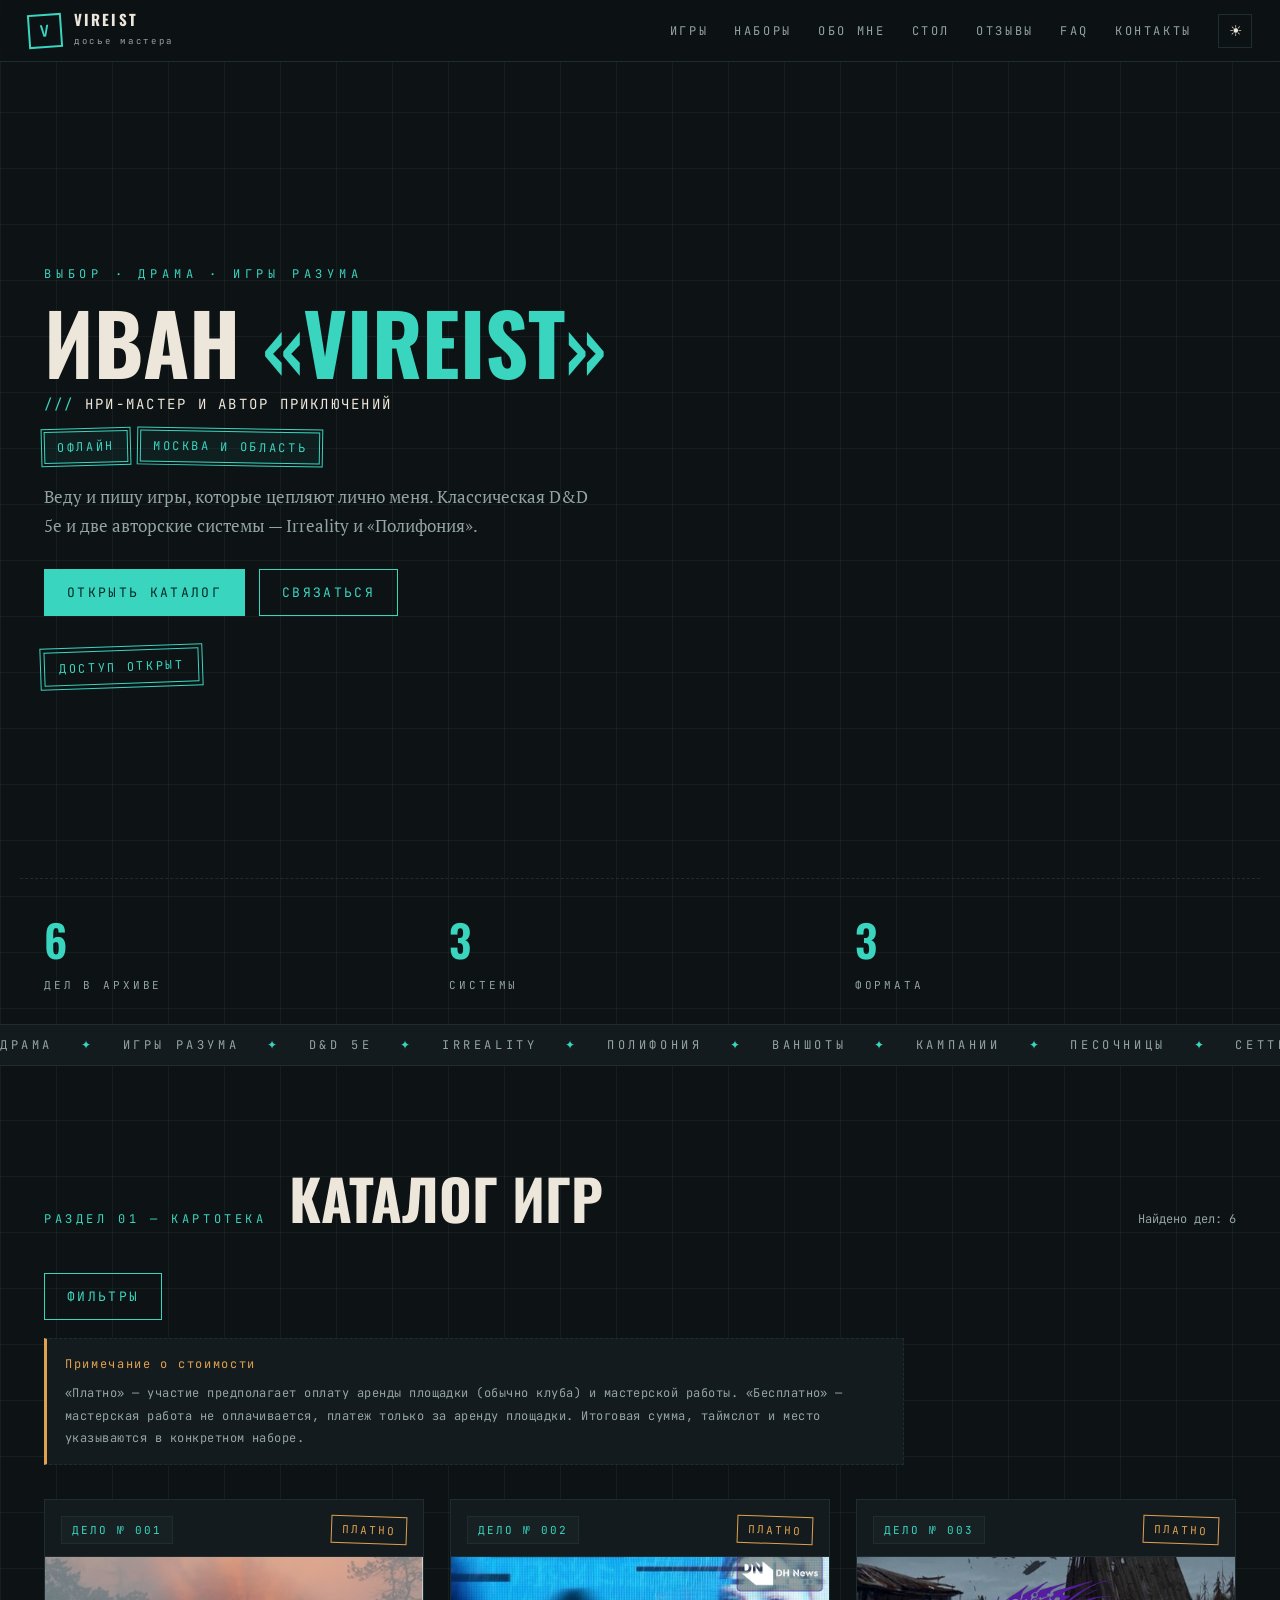
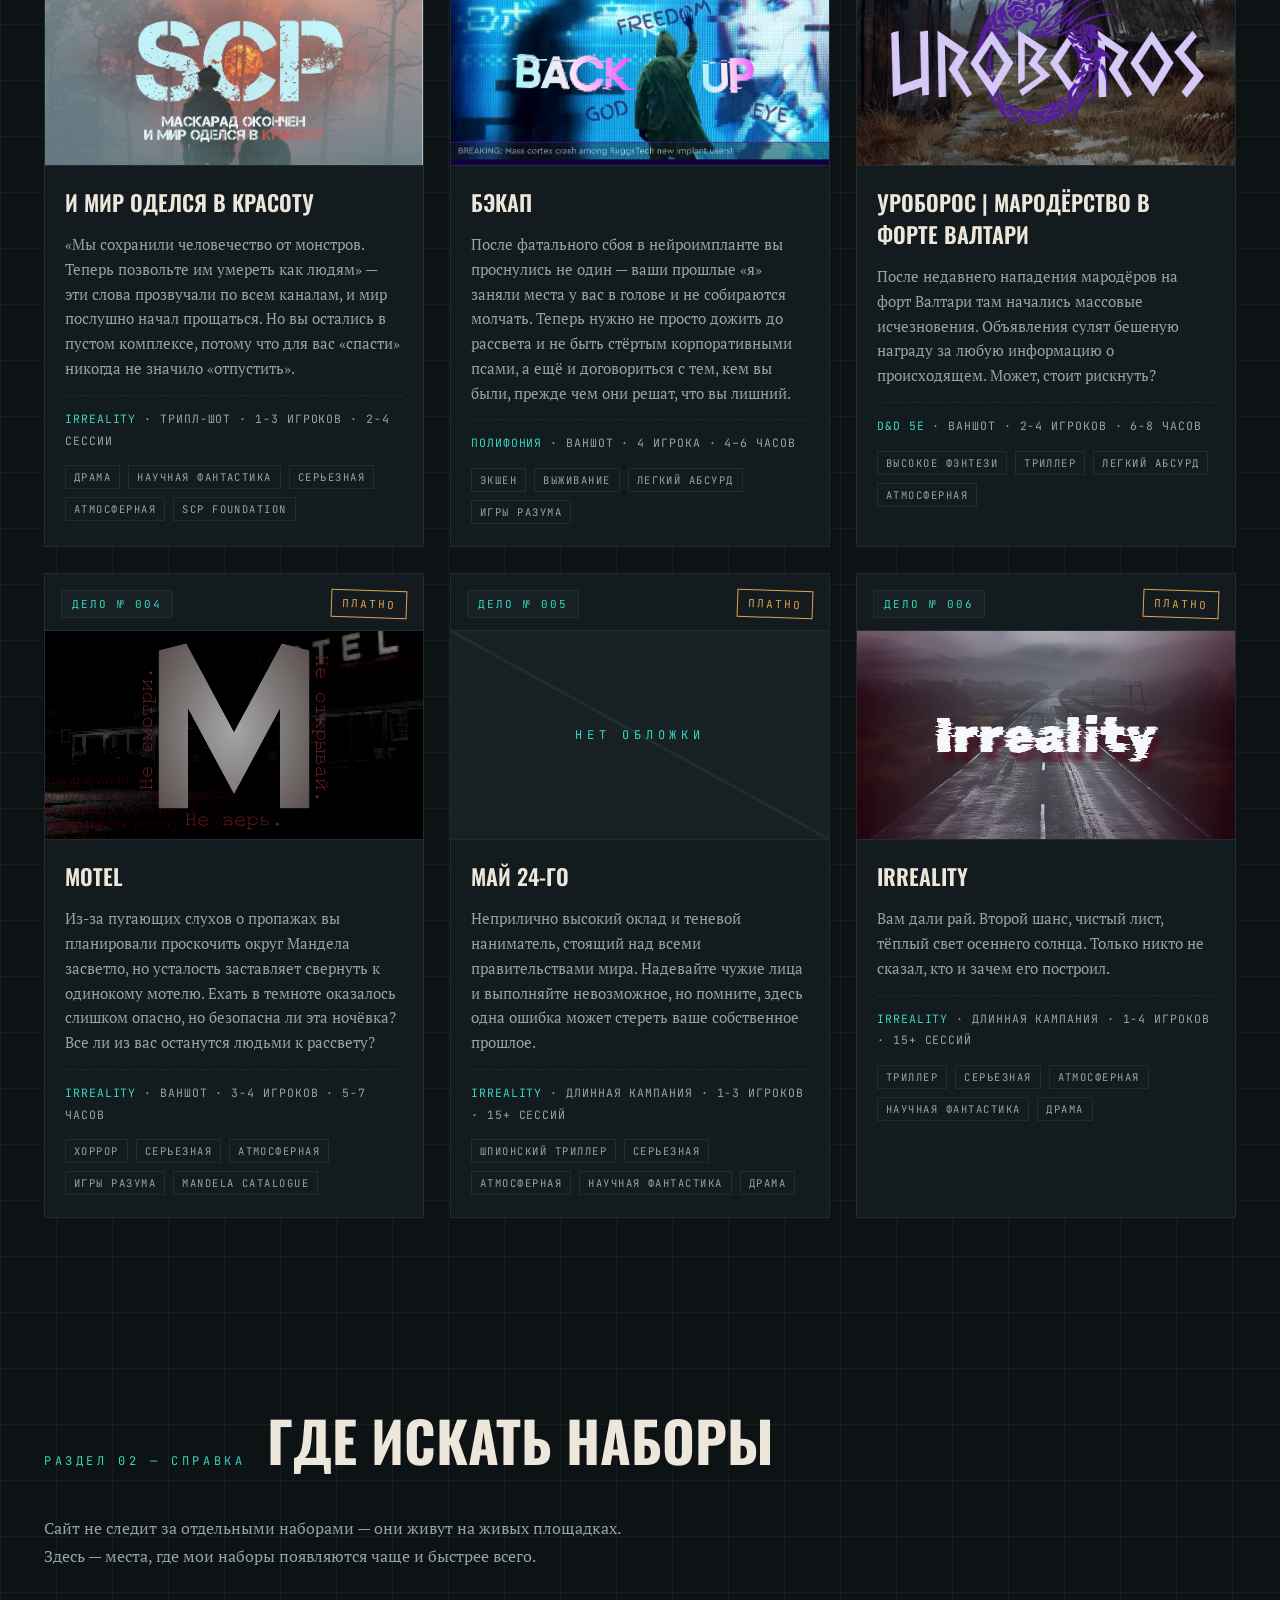
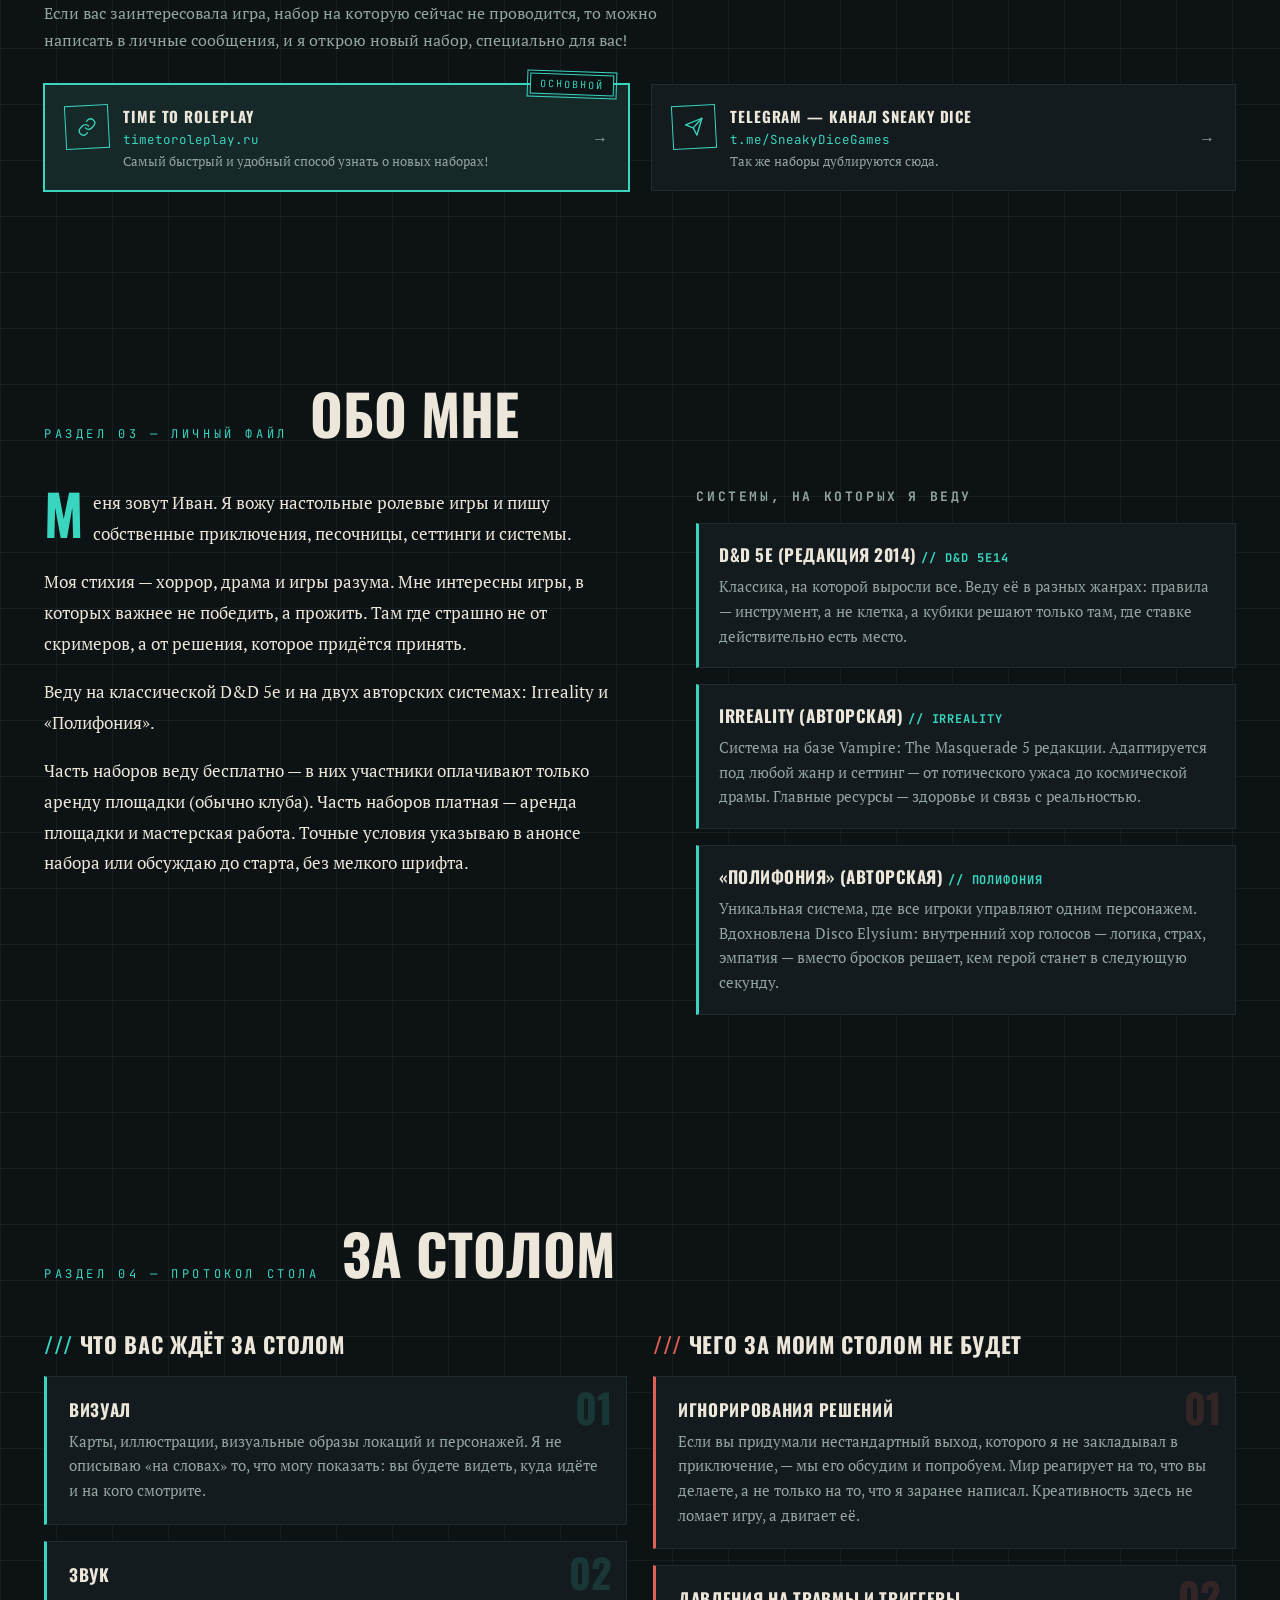
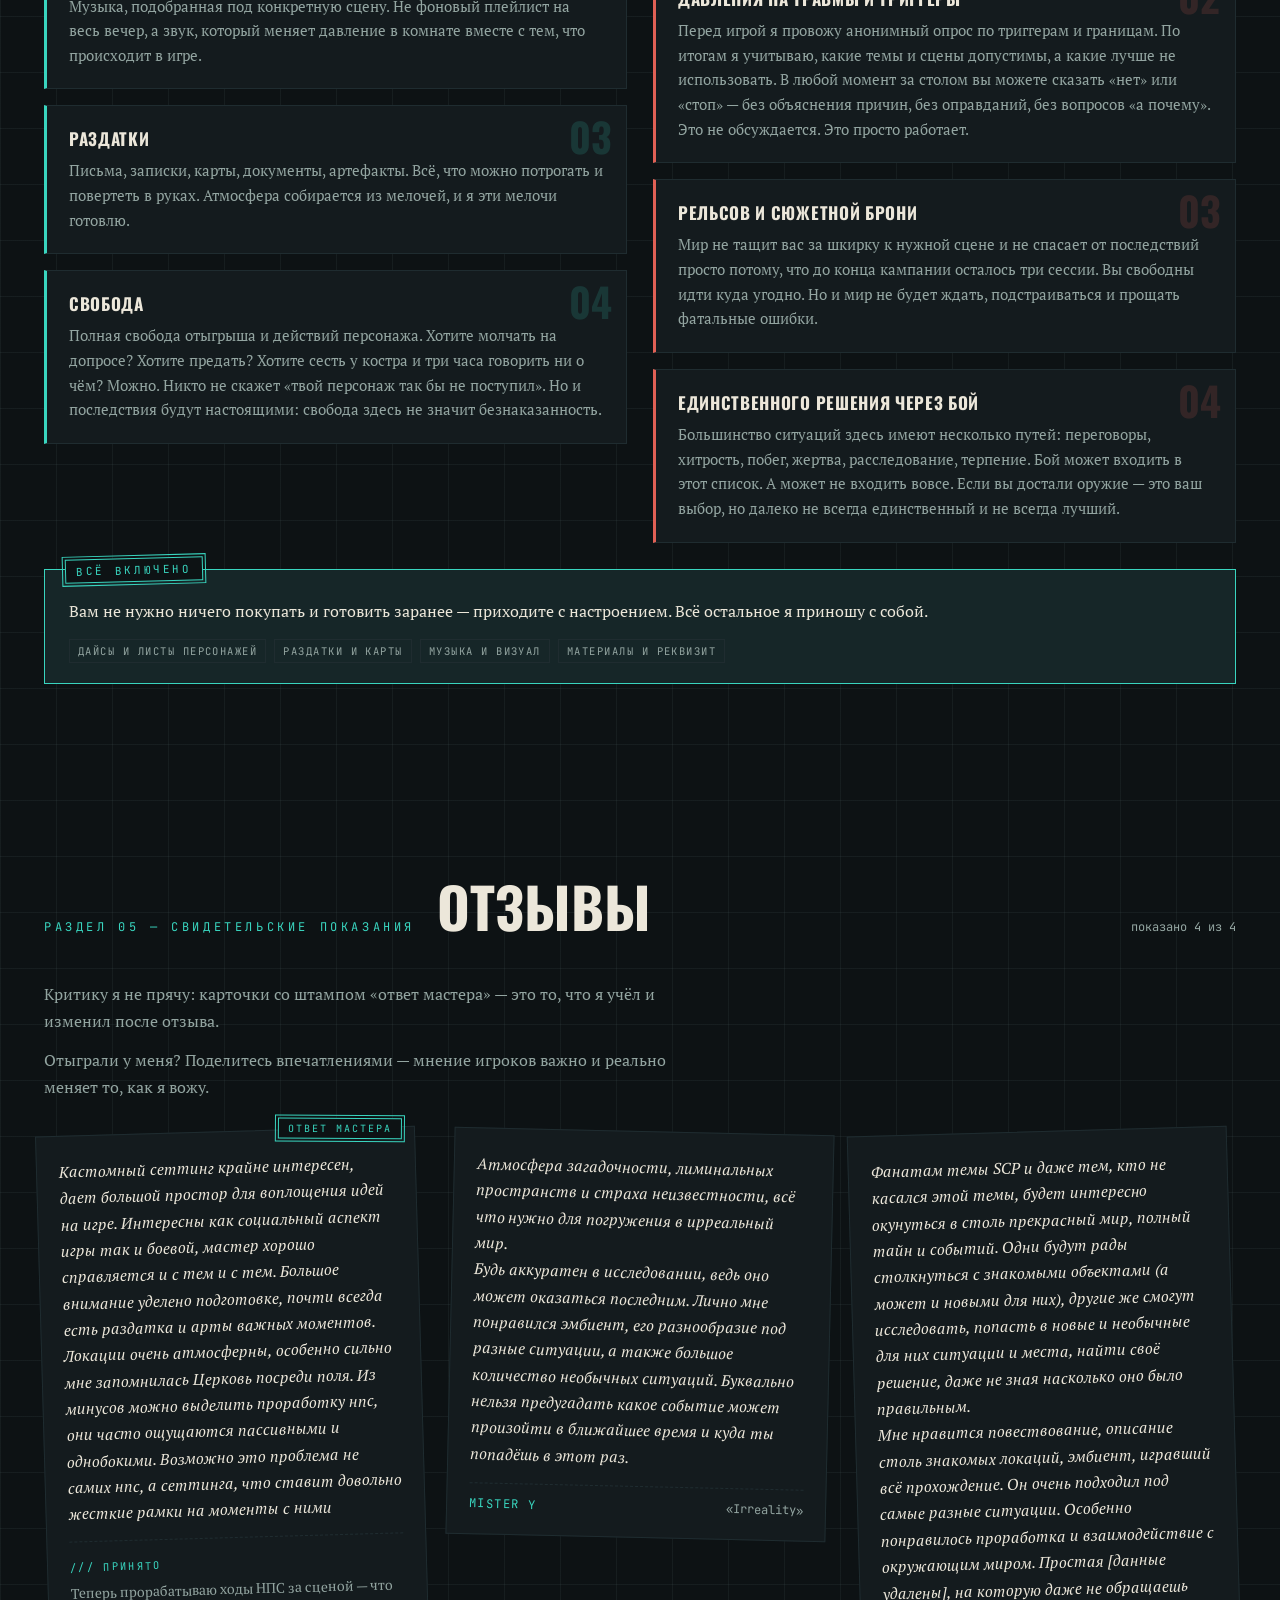
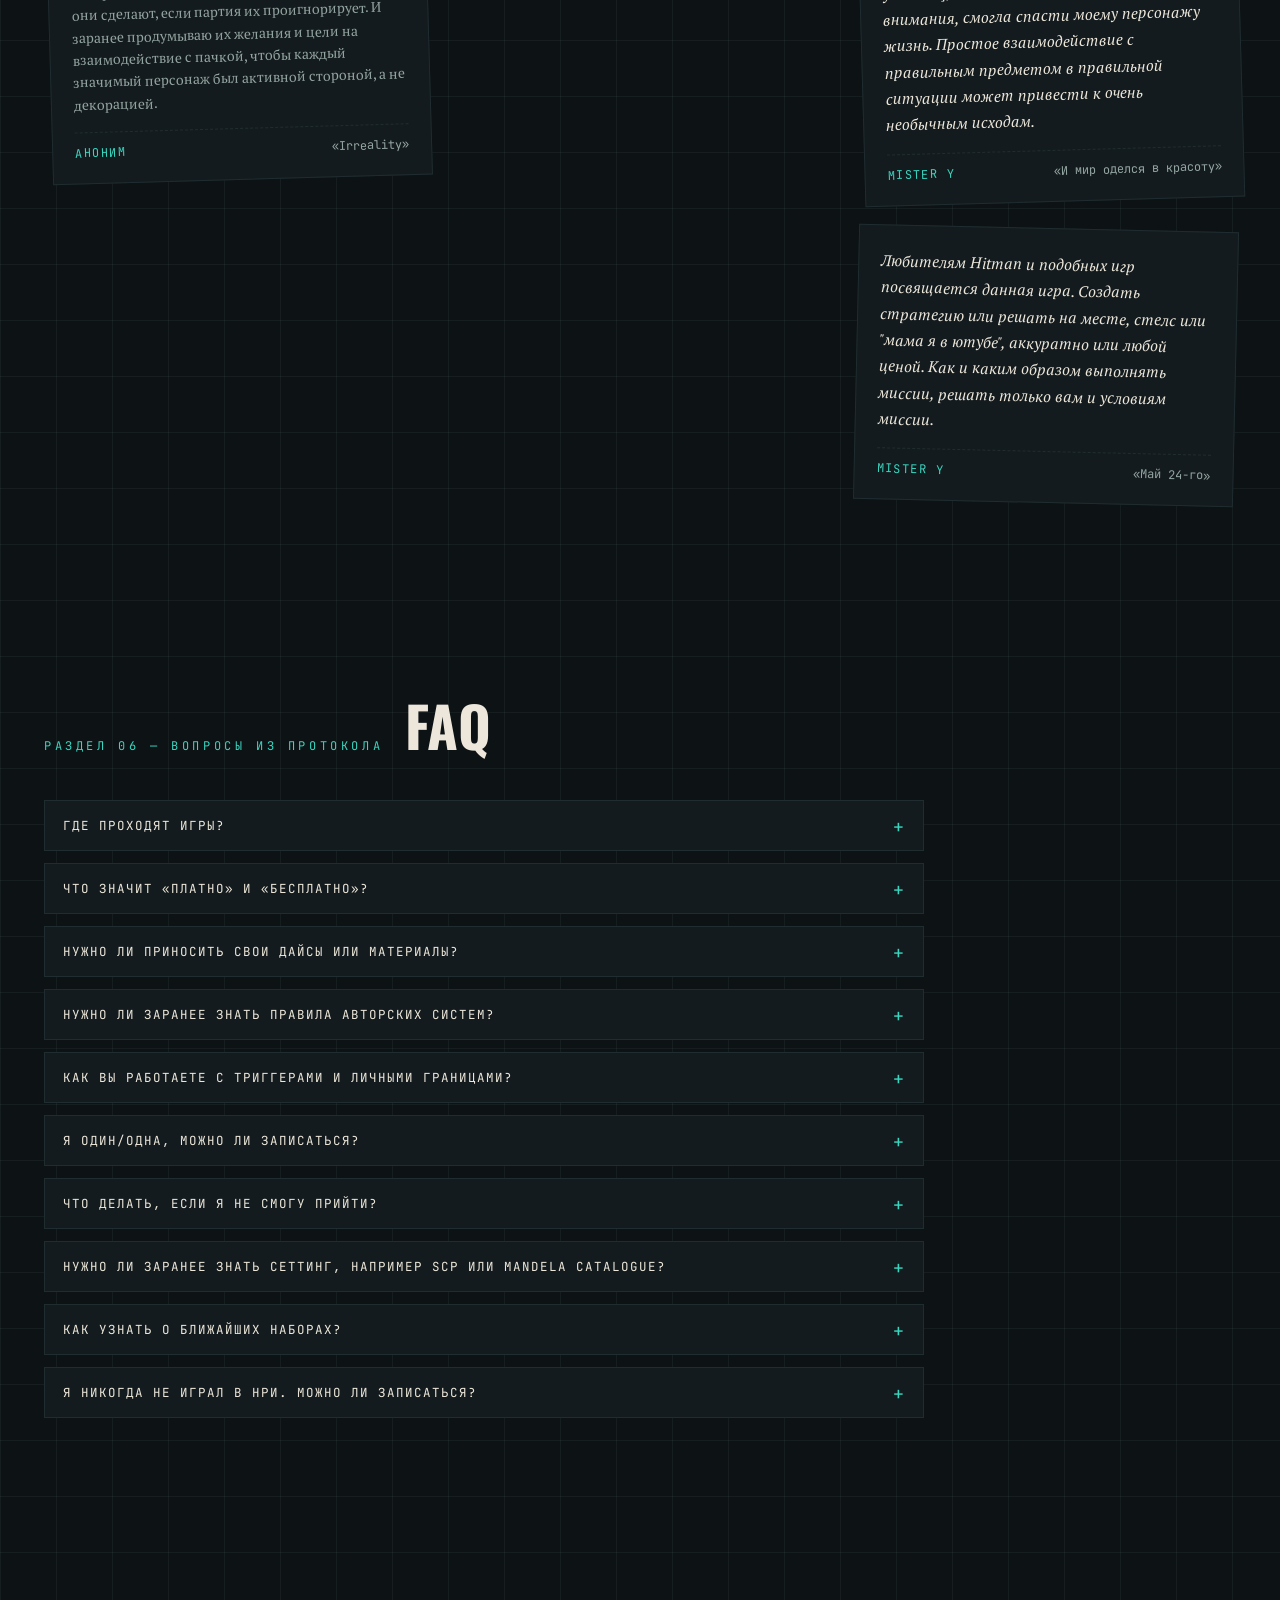
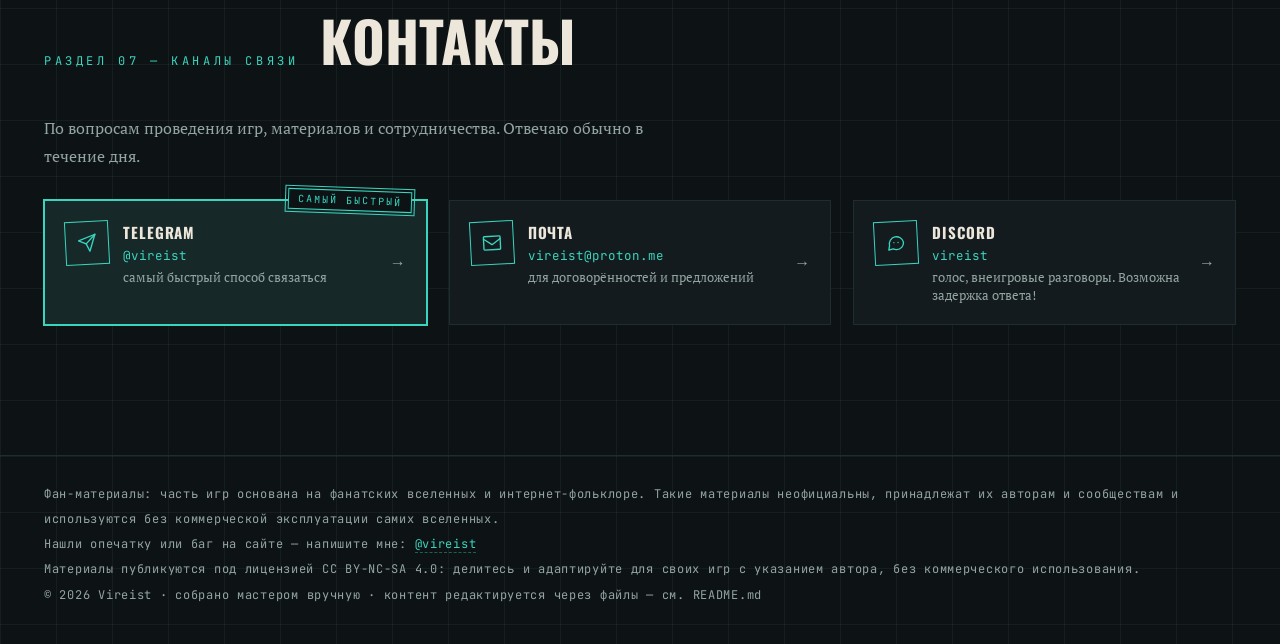
==== commit feaf40e2: "Global site update" ====
--- a/index.html
+++ b/index.html
@@ -35,6 +35,7 @@
     <a href="#/" data-section="about">Обо мне</a>
     <a href="#/" data-section="table">Стол</a>
     <a href="#/" data-section="reviews">Отзывы</a>
+    <a href="#/" data-section="faq">FAQ</a>
     <a href="#/" data-section="contacts">Контакты</a>
     <button id="theme-btn" class="theme-btn" aria-label="Переключить тему">☀</button>
   </nav>
@@ -48,6 +49,7 @@
           <div class="overline" id="hero-overline"></div>
           <h1 class="display" id="hero-name"></h1>
           <div class="hero-role" id="hero-role"></div>
+          <div class="geo-row" id="hero-geo"></div>
           <p class="hero-text" id="hero-text"></p>
           <div class="btn-row">
             <a class="btn" href="#/" data-section="games">Открыть каталог</a>
@@ -69,20 +71,10 @@
           <h2>Каталог игр</h2>
           <span class="sec-count" id="count">Найдено дел: 0</span>
         </div>
-        <div class="filters">
-          <input id="search" class="search" type="search" placeholder="Поиск по названию…" autocomplete="off">
-          <div class="filter-row" id="f-system"></div>
-          <div class="filter-row" id="f-format"></div>
-          <div class="filter-row">
-            <label class="f-label" for="genre">Жанр:</label>
-            <select id="genre" class="select"><option value="">Все</option></select>
-            <div class="chip-group" id="f-price">
-              <button class="chip active" data-price="">Все</button>
-              <button class="chip" data-price="бесплатно">Бесплатно</button>
-              <button class="chip" data-price="платно">Платно</button>
-            </div>
-          </div>
+        <div class="filters-bar">
+          <button class="btn ghost" id="filters-open">Фильтры<span class="f-count" id="filters-count" hidden></span></button>
         </div>
+        <p class="policy-note" id="price-note" hidden></p>
         <div class="grid-cards" id="catalog"></div>
       </div>
     </section>
@@ -113,6 +105,7 @@
       <div class="container">
         <div class="sec-head"><span class="sec-label">Раздел 04 — Протокол стола</span><h2>За столом</h2></div>
         <div class="table-cols" id="table-cols"></div>
+        <div class="included-banner" id="included" hidden></div>
       </div>
     </section>
 
@@ -123,14 +116,22 @@
           <h2>Отзывы</h2>
           <span class="sec-count" id="reviews-count"></span>
         </div>
+        <div id="reviews-note" hidden></div>
         <div class="rev-grid" id="reviews-list"></div>
         <div class="sec-foot" id="reviews-foot" hidden></div>
       </div>
     </section>
 
+    <section class="section" id="faq">
+      <div class="container">
+        <div class="sec-head"><span class="sec-label">Раздел 06 — Вопросы из протокола</span><h2>FAQ</h2></div>
+        <div class="faq-list" id="faq-list"></div>
+      </div>
+    </section>
+
     <section class="section" id="contacts">
       <div class="container">
-        <div class="sec-head"><span class="sec-label">Раздел 06 — Каналы связи</span><h2>Контакты</h2></div>
+        <div class="sec-head"><span class="sec-label">Раздел 07 — Каналы связи</span><h2>Контакты</h2></div>
         <p class="section-note">По вопросам проведения игр, материалов и сотрудничества. Отвечаю обычно в течение дня.</p>
         <div class="contact-grid" id="contacts-list"></div>
       </div>
@@ -142,11 +143,41 @@
 
 <footer class="footer">
   <div class="container">
+    <p id="fan-line" hidden></p>
+    <p id="bug-line" hidden></p>
     <p id="license-line"></p>
     <p>© <span id="year"></span> <span id="footer-nick"></span> · собрано мастером вручную · контент редактируется через файлы — см. README.md</p>
   </div>
 </footer>
 
+<div class="drawer-backdrop" id="filters-backdrop"></div>
+<aside class="drawer" id="filters-drawer" aria-hidden="true" aria-label="Фильтры игр">
+  <div class="drawer-head">
+    <span class="drawer-title">Фильтры</span>
+    <button class="drawer-close" id="filters-close" aria-label="Закрыть фильтры">×</button>
+  </div>
+
+  <div class="filters">
+    <input id="search" class="search" type="search" placeholder="Поиск по названию…" autocomplete="off">
+    <div class="filter-row"><span class="f-label">Система:</span><div class="chip-group" id="f-system"></div></div>
+    <div class="filter-row"><span class="f-label">Формат:</span><div class="chip-group" id="f-format"></div></div>
+    <div class="filter-row"><span class="f-label">Сеттинг:</span><div class="chip-group" id="f-setting"></div></div>
+    <div class="filter-row"><span class="f-label">Теги:</span><div class="chip-group" id="f-tags"></div></div>
+    <div class="filter-row"><span class="f-label">Цена:</span>
+      <div class="chip-group" id="f-price">
+        <button class="chip active" data-price="">Все</button>
+        <button class="chip" data-price="бесплатно">Бесплатно</button>
+        <button class="chip" data-price="платно">Платно</button>
+      </div>
+    </div>
+  </div>
+
+  <div class="drawer-foot">
+    <button class="btn" id="filters-apply">Показать дела</button>
+    <button class="btn ghost" id="filters-reset">Сбросить</button>
+  </div>
+</aside>
+
 <script src="js/app.js"></script>
 </body>
 </html>
--- a/css/style.css
+++ b/css/style.css
@@ -101,6 +101,7 @@
     background:transparent;border:1px solid var(--line);padding:7px 12px;cursor:pointer;transition:.15s}
 .chip:hover{border-color:var(--teal-dim);color:var(--ink)}
 .chip.active{background:var(--teal);color:var(--teal-ink);border-color:var(--teal)}
+.chip.more{border-style:dashed;color:var(--teal)}
 
 /* ============ КАРТОЧКИ-ДЕЛА ============ */
 .grid-cards{display:grid;grid-template-columns:repeat(auto-fill,minmax(310px,1fr));gap:26px;margin-top:34px}
@@ -170,6 +171,18 @@
 .rev-card figcaption{display:flex;justify-content:space-between;gap:10px;margin-top:16px;border-top:1px dashed var(--line);padding-top:12px;font-family:var(--mono);font-size:12px}
 .rev-name{color:var(--teal);letter-spacing:.12em;text-transform:uppercase}
 .rev-game{color:var(--muted)}
+.rev-card{position:relative}
+.rev-flag{position:absolute;top:-11px;right:12px;z-index:1;
+    font-family:var(--mono);font-size:10px;letter-spacing:.2em;text-transform:uppercase;
+    color:var(--teal);background:var(--bg);border:1px solid var(--teal);
+    outline:1px solid var(--teal);outline-offset:2px;padding:3px 9px;transform:rotate(2deg)}
+#reviews-note .section-note{margin-bottom:12px}
+#reviews-note .section-note:last-child{margin-bottom:30px}
+
+/* ============ ОТВЕТ МАСТЕРА В ОТЗЫВЕ ============ */
+.rev-reply{margin-top:14px;border-top:1px dashed var(--line);padding-top:12px}
+.rev-reply-label{font-family:var(--mono);font-size:10.5px;letter-spacing:.22em;text-transform:uppercase;color:var(--teal)}
+.rev-reply p{margin-top:6px;font-style:normal;font-size:14px;line-height:1.6;color:var(--muted)}
 
 /* ============ КОНТАКТЫ ============ */
 .contact-grid{display:grid;grid-template-columns:repeat(auto-fit,minmax(250px,1fr));gap:22px}
@@ -214,6 +227,8 @@
 /* ============ ПОДВАЛ ============ */
 .footer{border-top:1px solid var(--line);padding:26px 0 36px;margin-top:40px}
 .footer p{font-family:var(--mono);font-size:12px;color:var(--muted);letter-spacing:.06em;line-height:2.1}
+.footer a{color:var(--teal);text-decoration:none;border-bottom:1px dashed var(--teal-dim)}
+.footer a:hover{border-bottom-style:solid}
 
 /* ============ АДАПТИВ ============ */
 @media (max-width:960px){
@@ -269,7 +284,7 @@
     border:1px solid var(--teal);outline:1px solid var(--teal);outline-offset:2px;
     padding:3px 9px;transform:rotate(2deg);
 }
-.section-note{text-wrap:balance}
+/*.section-note{text-wrap:balance}*/
 
 /* ============ ОТЗЫВЫ: ПОСТЕПЕННОЕ РАСКРЫТИЕ ============ */
 .sec-foot{display:flex;align-items:center;gap:14px;flex-wrap:wrap;margin-top:32px}
@@ -279,4 +294,72 @@
 .rev-grid .rev-card:hover{transform:translateY(0) rotate(0deg)}
 @keyframes rev-in{
     from{opacity:0;transform:translateY(12px) rotate(var(--rot,0deg));}
-}+}
+
+/* ============ АНИМАЦИЯ ЛОГО ============ */
+.logo-v{transition:transform .4s cubic-bezier(.2,.9,.3,1.3)}
+.logo:hover .logo-v{transform:rotate(0deg) scale(1.08)}   /* квадратик выпрямляется */
+.logo-text small{transition:color .25s ease}
+.logo:hover .logo-text small{color:var(--teal)}           /* подпись подсвечивается */
+.logo-spin .logo-v{animation:logo-flip .6s ease}          /* оборот при клике */
+@keyframes logo-flip{
+    0%  {transform:rotate(-4deg)}
+    45% {transform:rotate(176deg) scale(1.15)}
+    100%{transform:rotate(356deg) scale(1)}
+}
+/* ============ ГЕОГРАФИЯ ============ */
+.geo-row{display:flex;gap:12px;flex-wrap:wrap;margin:0 0 20px}
+.geo-stamp{font-family:var(--mono);font-size:12px;letter-spacing:.22em;text-transform:uppercase;
+    color:var(--teal);border:1px solid var(--teal);outline:1px solid var(--teal);outline-offset:2px;
+    padding:7px 12px;transform:rotate(-1.5deg);background:color-mix(in srgb, var(--teal) 6%, transparent)}
+.geo-stamp:nth-child(even){transform:rotate(1deg)}
+.meta .geo{color:var(--teal)}
+
+/* ============ ПРИМЕЧАНИЕ ОБ ОПЛАТЕ ============ */
+.policy-note{margin-top:18px;max-width:860px;background:var(--panel);border:1px dashed var(--line);
+    border-left:3px solid var(--orange);padding:14px 18px;
+    font-family:var(--mono);font-size:12px;line-height:1.9;letter-spacing:.04em;color:var(--muted)}
+.policy-note::before{content:"Примечание о стоимости";display:block;color:var(--orange);letter-spacing:.14em;margin-bottom:6px}
+
+/* ============ ВСЁ ВКЛЮЧЕНО ============ */
+.included-banner{margin-top:26px;position:relative;border:1px solid var(--teal);padding:24px 24px 20px;
+    background:color-mix(in srgb, var(--teal) 6%, var(--panel))}
+.incl-stamp{position:absolute;top:-12px;left:20px;font-family:var(--mono);font-size:11px;letter-spacing:.24em;
+    text-transform:uppercase;color:var(--teal);background:var(--bg);border:1px solid var(--teal);
+    outline:1px solid var(--teal);outline-offset:2px;padding:4px 10px;transform:rotate(-1.5deg)}
+.included-banner p{color:var(--ink);font-size:16px;line-height:1.7;margin-top:4px}
+.included-banner .tags{margin-top:14px}
+
+/* ============ FAQ ============ */
+.faq-list{max-width:880px;display:flex;flex-direction:column;gap:12px}
+.faq-item{border:1px solid var(--line);background:var(--panel);transition:border-color .2s}
+.faq-item:hover{border-color:var(--teal-dim)}
+.faq-item summary{cursor:pointer;list-style:none;position:relative;padding:16px 52px 16px 18px;
+    font-family:var(--mono);font-size:12.5px;letter-spacing:.08em;text-transform:uppercase;color:var(--ink)}
+.faq-item summary::-webkit-details-marker{display:none}
+.faq-item summary::after{content:"+";position:absolute;right:18px;top:50%;translate:0 -50%;
+    font-family:var(--mono);font-size:18px;color:var(--teal);transition:transform .25s}
+.faq-item[open] summary{color:var(--teal)}
+.faq-item[open] summary::after{transform:rotate(45deg)}
+.faq-a{overflow:hidden;border-top:1px dashed var(--line)}
+.faq-a-in{padding:14px 18px 18px;color:var(--muted);font-size:15px;line-height:1.7}
+
+/* ============ ВЫДВИЖНЫЕ ФИЛЬТРЫ ============ */
+.filters-bar{display:flex;align-items:center;gap:14px;margin-bottom:6px}
+.f-count{display:inline-grid;place-items:center;min-width:20px;height:20px;margin-left:10px;padding:0 6px;
+    background:var(--teal);color:var(--teal-ink);font-size:11px}
+.drawer{position:fixed;top:0;right:0;bottom:0;width:min(430px,100%);z-index:80;background:var(--panel);
+    border-left:1px solid var(--line);box-shadow:var(--shadow);padding:22px 24px 30px;overflow-y:auto;
+    transform:translateX(105%);visibility:hidden;transition:transform .35s ease, visibility 0s linear .35s}
+.drawer.open{transform:translateX(0);visibility:visible;transition:transform .35s ease}
+.drawer-backdrop{position:fixed;inset:0;z-index:70;background:rgba(5,8,9,.55);opacity:0;pointer-events:none;transition:opacity .3s}
+.drawer-backdrop.open{opacity:1;pointer-events:auto}
+.drawer-head{display:flex;justify-content:space-between;align-items:center;margin-bottom:18px;
+    border-bottom:1px dashed var(--line);padding-bottom:14px}
+.drawer-title{font-family:var(--disp);text-transform:uppercase;font-size:22px;letter-spacing:.04em}
+.drawer-title::before{content:"/// ";color:var(--teal)}
+.drawer-close{background:none;border:1px solid var(--line);color:var(--muted);width:34px;height:34px;cursor:pointer;font-size:18px;line-height:1}
+.drawer-close:hover{border-color:var(--teal);color:var(--teal)}
+.drawer-foot{display:flex;gap:12px;margin-top:22px;flex-wrap:wrap}
+.drawer .search{width:100%}
+body.no-scroll{overflow:hidden}
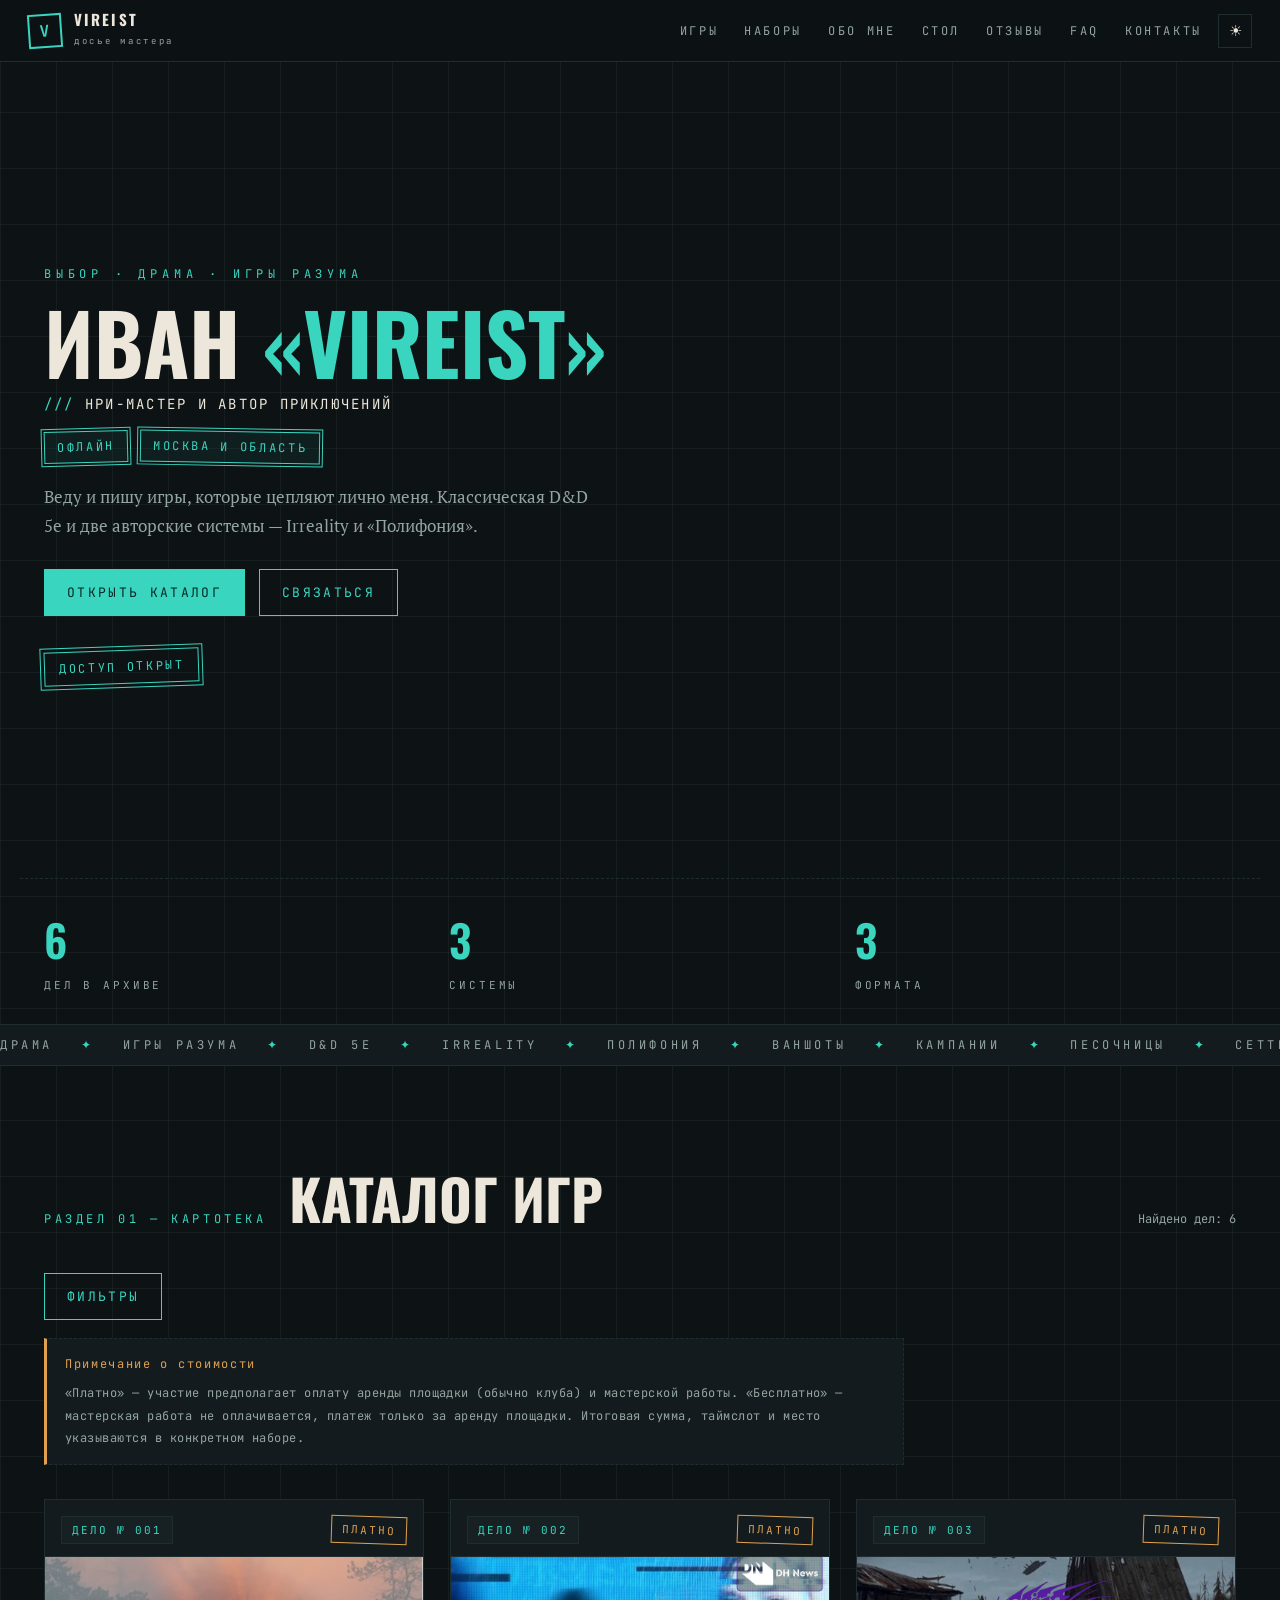
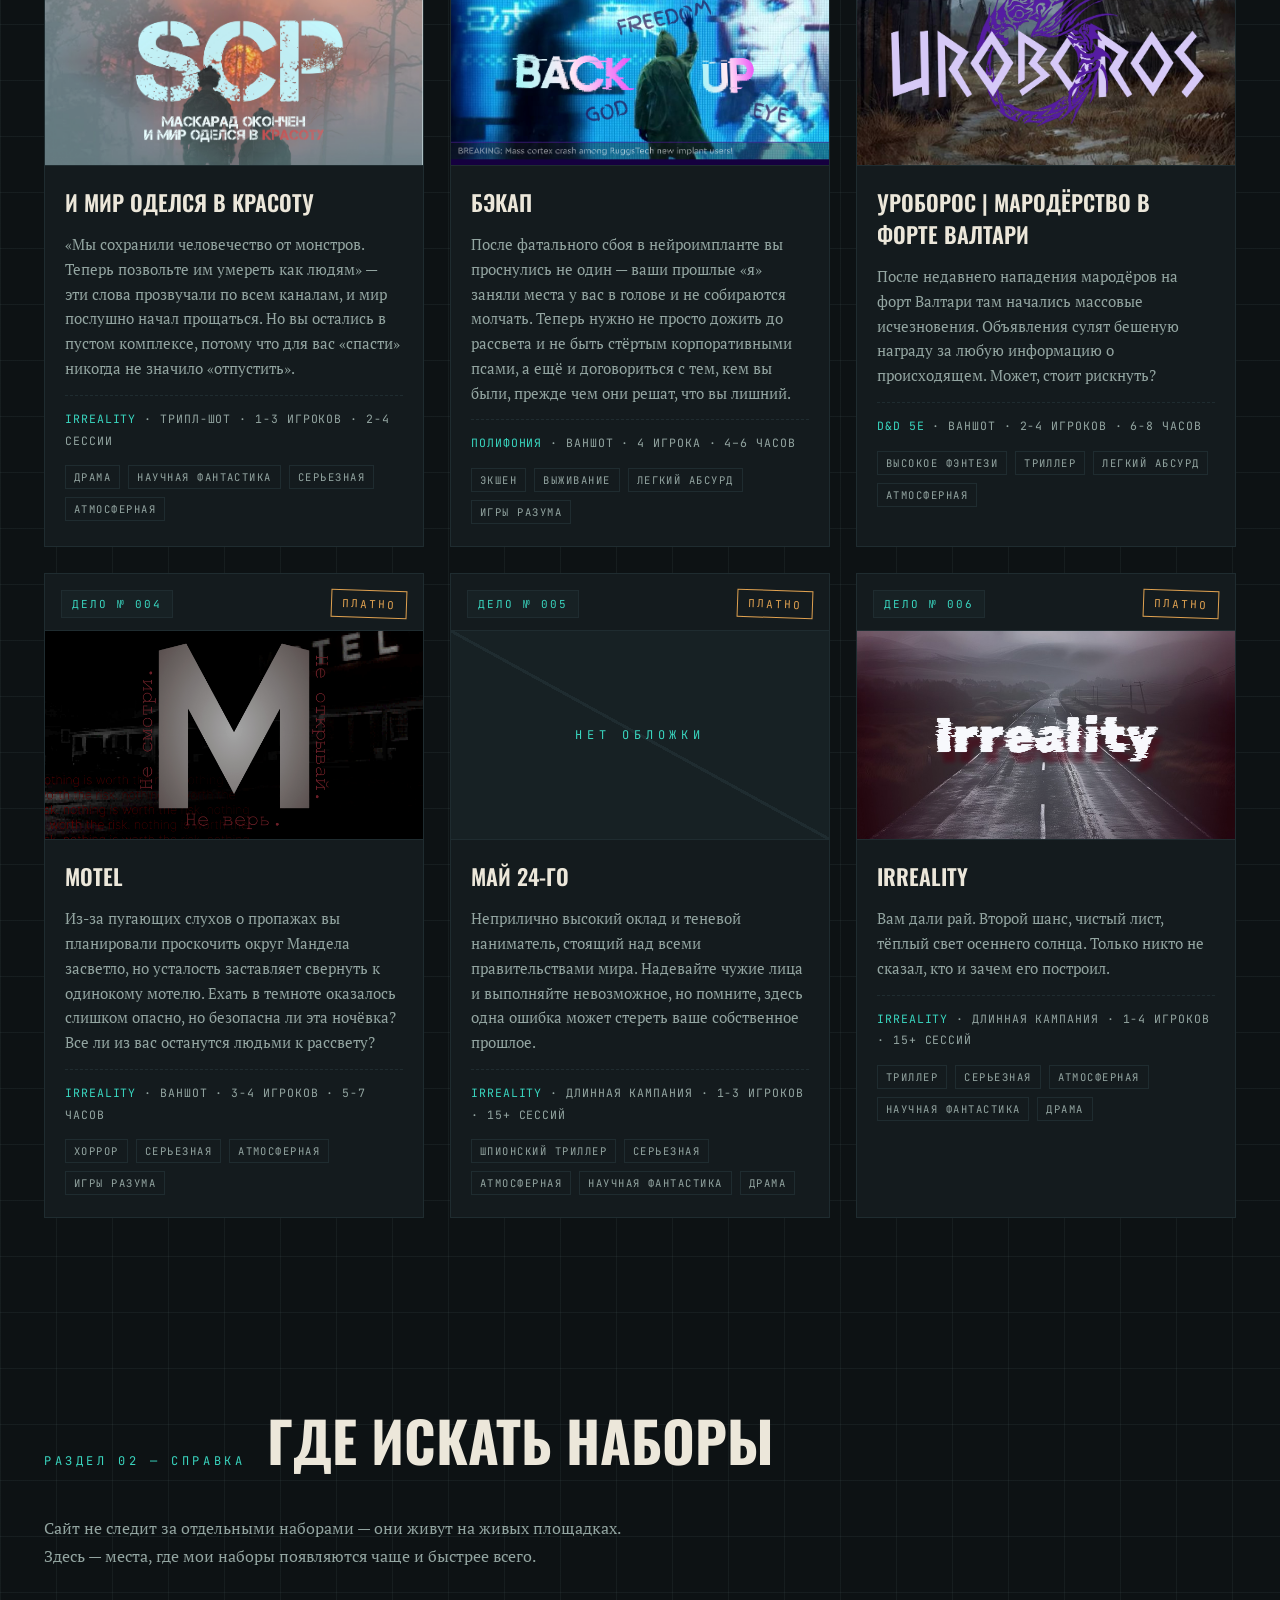
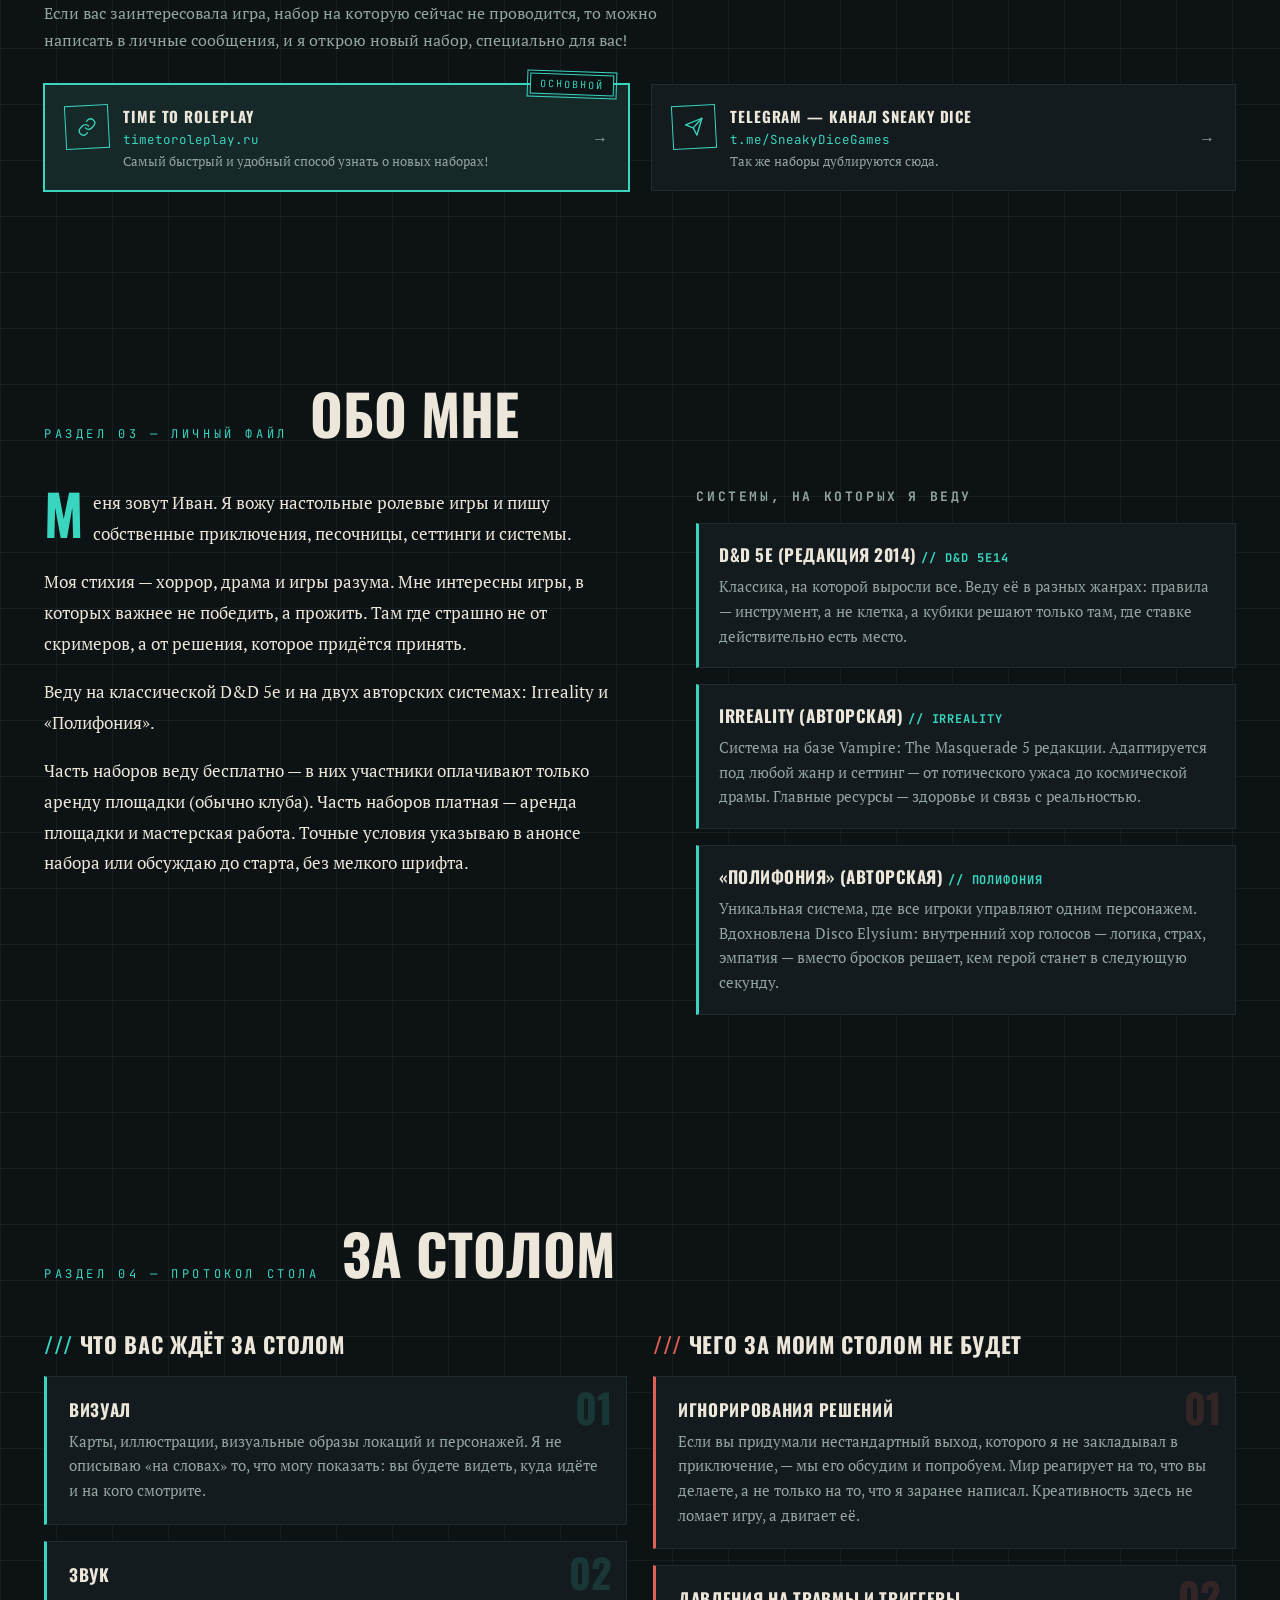
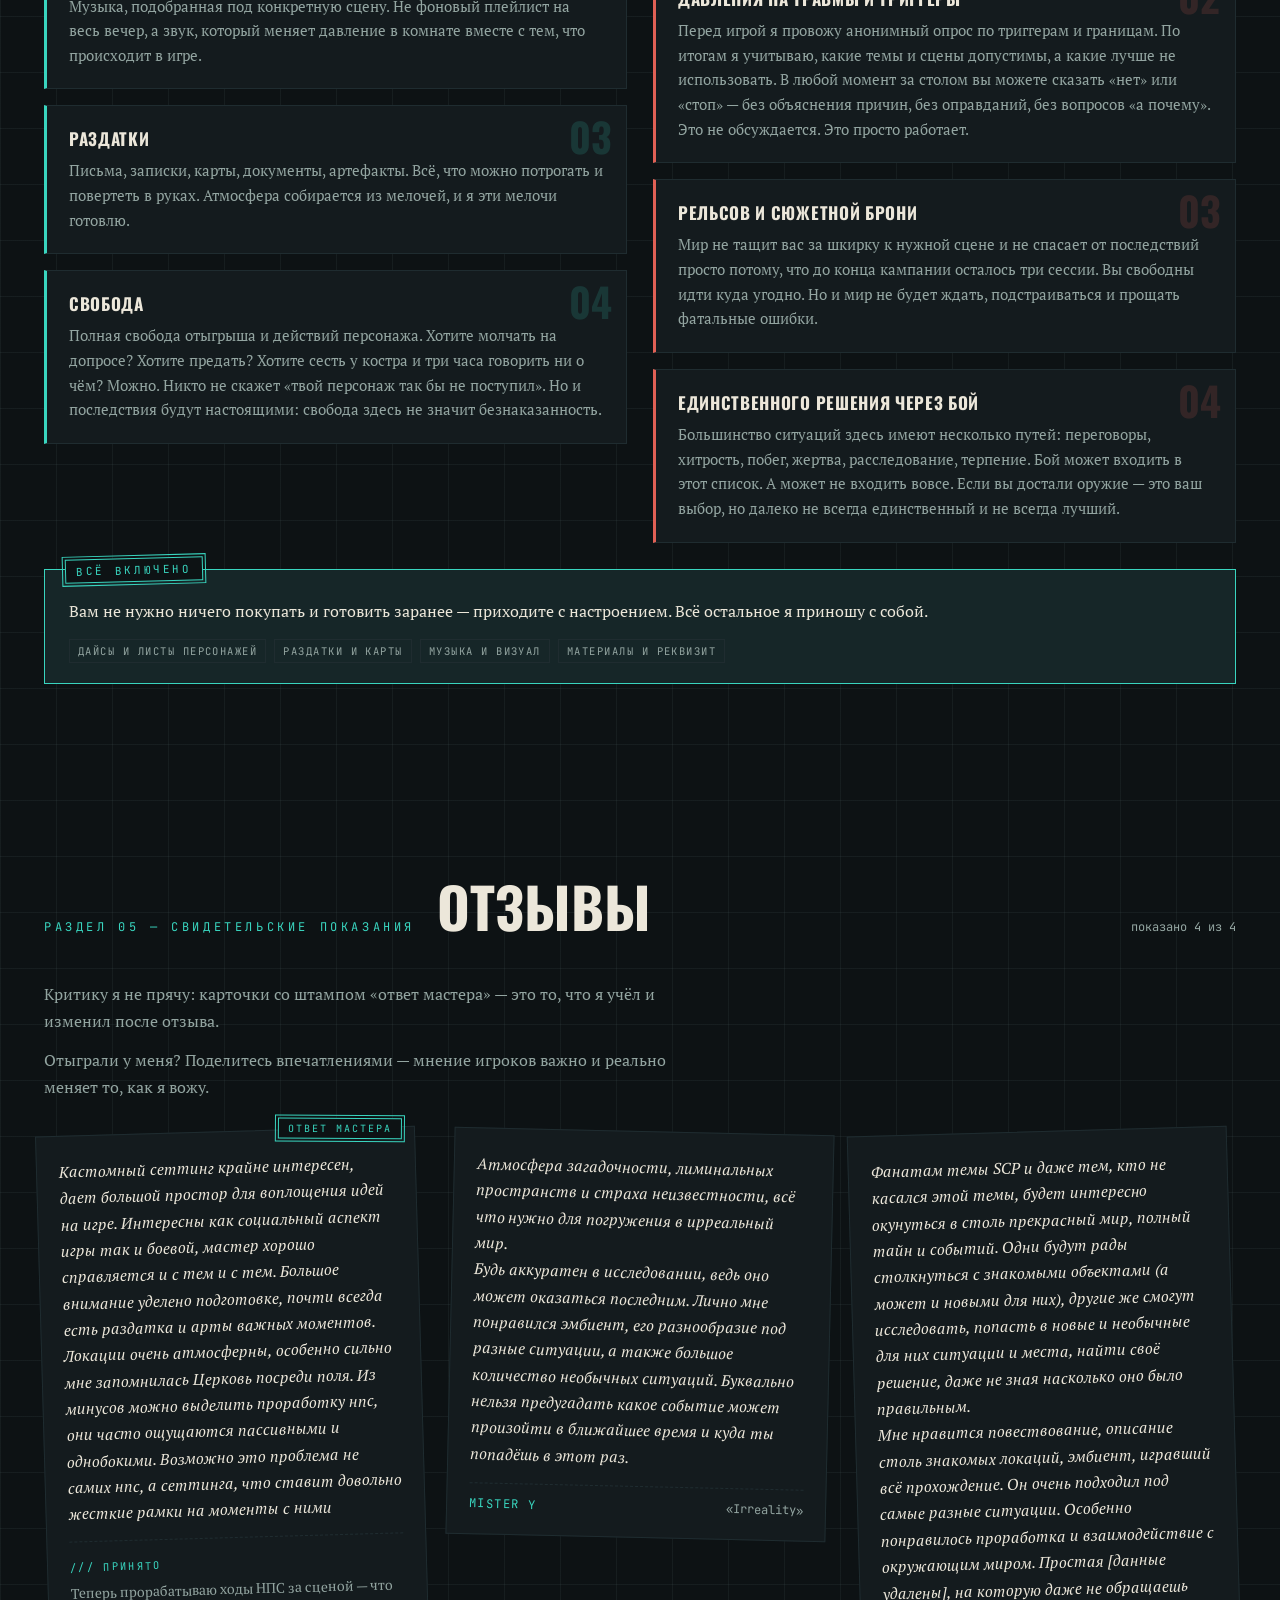
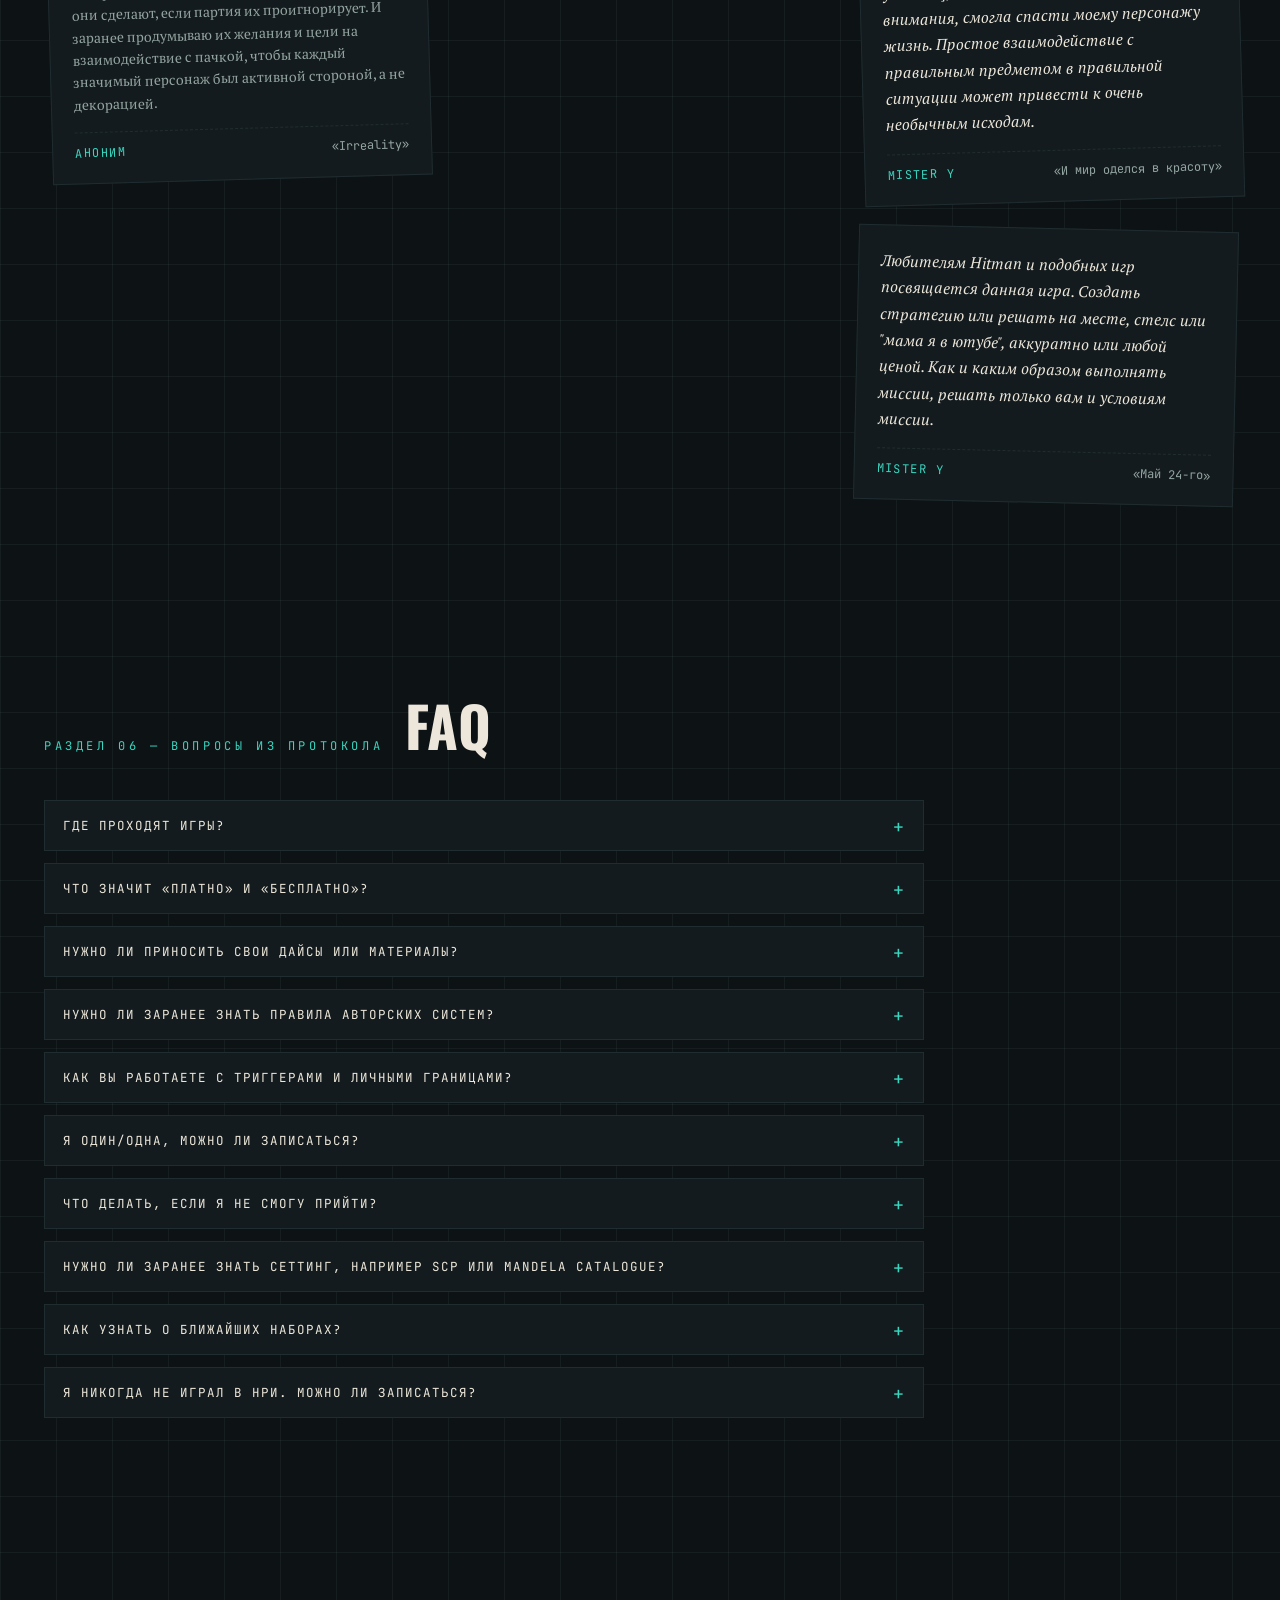
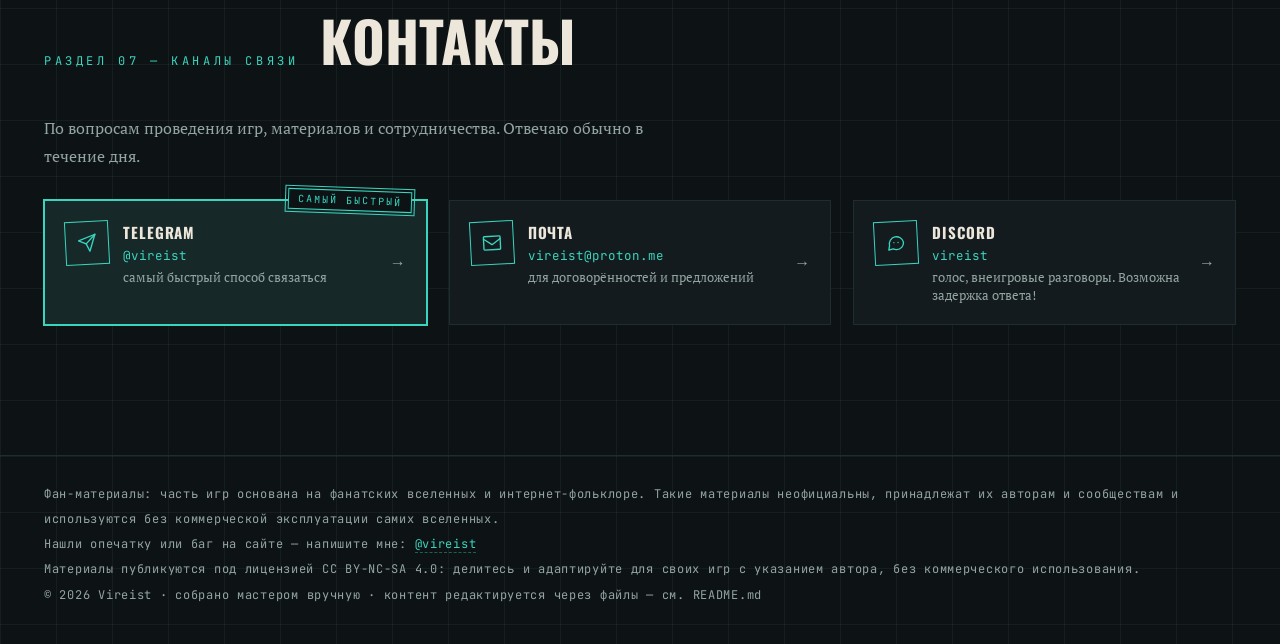
==== commit 22e188f4: "Mobile nav moved to drawer" ====
--- a/index.html
+++ b/index.html
@@ -29,7 +29,7 @@
     <span class="logo-v">V</span>
     <span class="logo-text"><strong id="logo-nick">VIREIST</strong><small>досье мастера</small></span>
   </a>
-  <nav class="nav">
+  <nav class="nav" id="main-nav">
     <a href="#/" data-section="games">Игры</a>
     <a href="#/" data-section="recruits">Наборы</a>
     <a href="#/" data-section="about">Обо мне</a>
@@ -37,8 +37,11 @@
     <a href="#/" data-section="reviews">Отзывы</a>
     <a href="#/" data-section="faq">FAQ</a>
     <a href="#/" data-section="contacts">Контакты</a>
+  </nav>
+  <div class="topbar-actions">
     <button id="theme-btn" class="theme-btn" aria-label="Переключить тему">☀</button>
-  </nav>
+    <button class="burger" id="nav-open" aria-label="Открыть меню"><span></span><span></span><span></span></button>
+  </div>
 </header>
 
 <main>
@@ -178,6 +181,15 @@
   </div>
 </aside>
 
+<div class="drawer-backdrop" id="nav-backdrop"></div>
+<aside class="drawer nav-drawer" id="nav-drawer" aria-hidden="true" aria-label="Меню">
+  <div class="drawer-head">
+    <span class="drawer-title">Содержание</span>
+    <button class="drawer-close" id="nav-close" aria-label="Закрыть меню">×</button>
+  </div>
+  <nav class="nav-drawer-list" id="nav-drawer-list"></nav>
+</aside>
+
 <script src="js/app.js"></script>
 </body>
 </html>
--- a/css/style.css
+++ b/css/style.css
@@ -239,8 +239,6 @@
 }
 @media (max-width:720px){
     .topbar{padding:12px 16px}
-    .nav{gap:14px}
-    .nav a{letter-spacing:.12em}
     .sec-count{margin-left:0;width:100%}
     .stats{grid-template-columns:1fr 1fr}
 }
@@ -362,4 +360,21 @@
 .drawer-close:hover{border-color:var(--teal);color:var(--teal)}
 .drawer-foot{display:flex;gap:12px;margin-top:22px;flex-wrap:wrap}
 .drawer .search{width:100%}
-body.no-scroll{overflow:hidden}+body.no-scroll{overflow:hidden}
+
+/* ============ БУРГЕР И МОБИЛЬНОЕ МЕНЮ ============ */
+.topbar-actions{display:flex;align-items:center;gap:10px}
+.nav{margin-left:auto}
+.burger{display:none;flex-direction:column;justify-content:center;align-items:center;gap:5px;
+    width:34px;height:34px;border:1px solid var(--line);background:transparent;cursor:pointer}
+.burger span{width:16px;height:2px;background:var(--ink);transition:background .2s}
+.burger:hover{border-color:var(--teal)}
+.burger:hover span{background:var(--teal)}
+.nav-drawer-list{display:flex;flex-direction:column}
+.nav-drawer-list a{font-family:var(--mono);font-size:13px;letter-spacing:.24em;text-transform:uppercase;
+    color:var(--muted);text-decoration:none;padding:14px 4px;border-bottom:1px dashed var(--line)}
+.nav-drawer-list a:hover{color:var(--teal)}
+@media (max-width:720px){
+    .nav{display:none}
+    .burger{display:flex}
+}
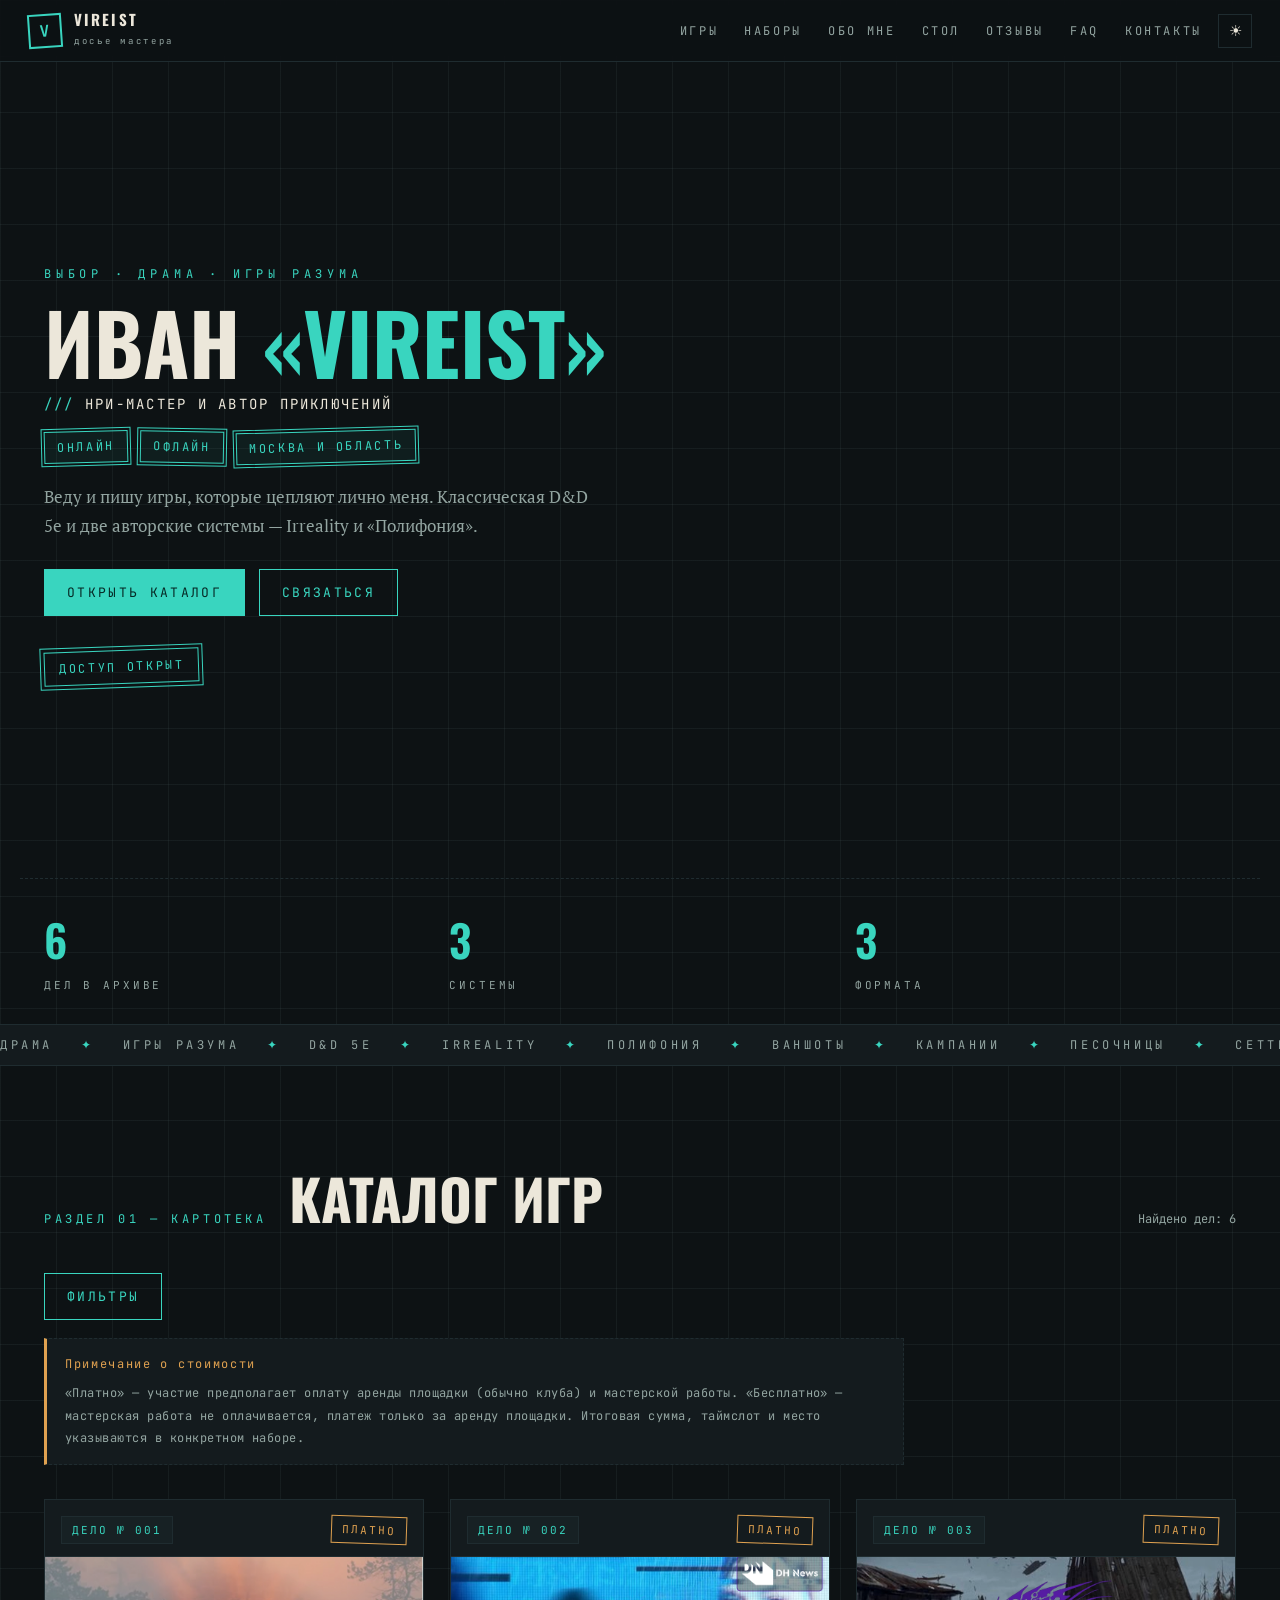
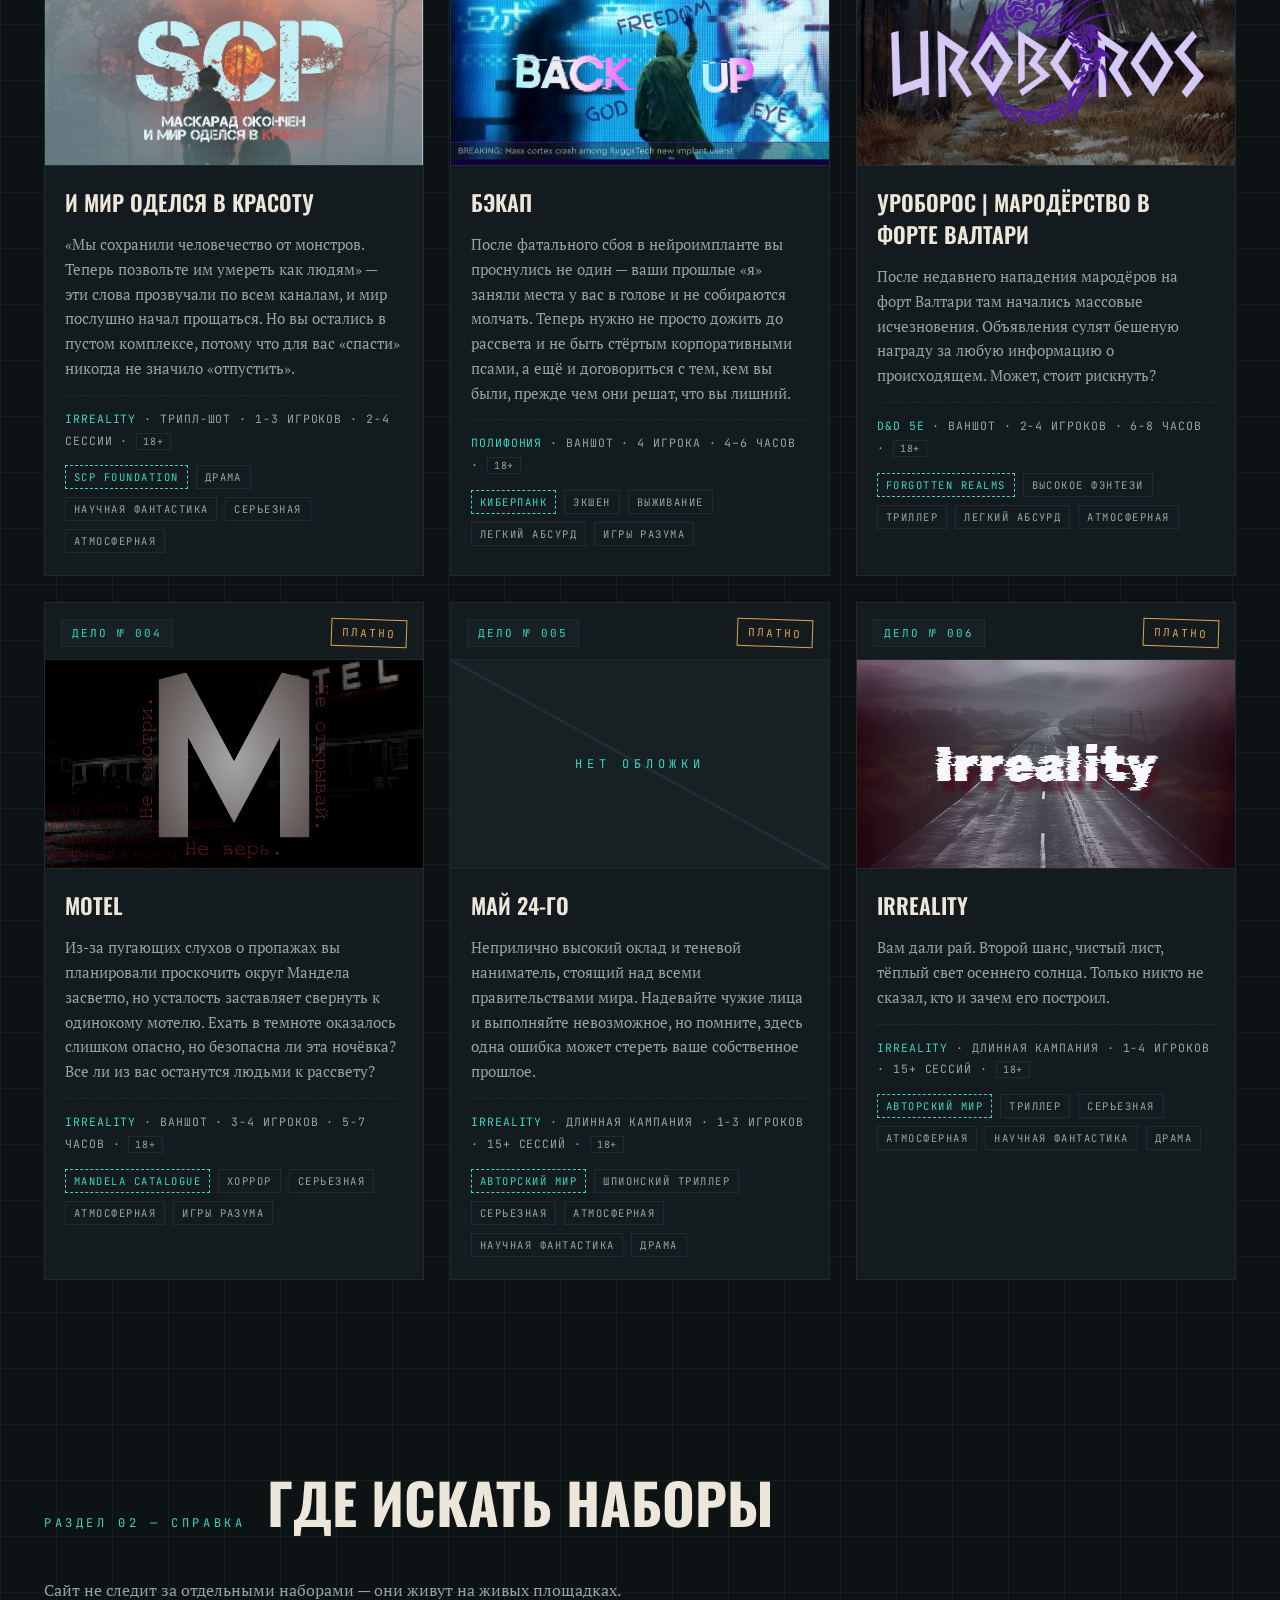
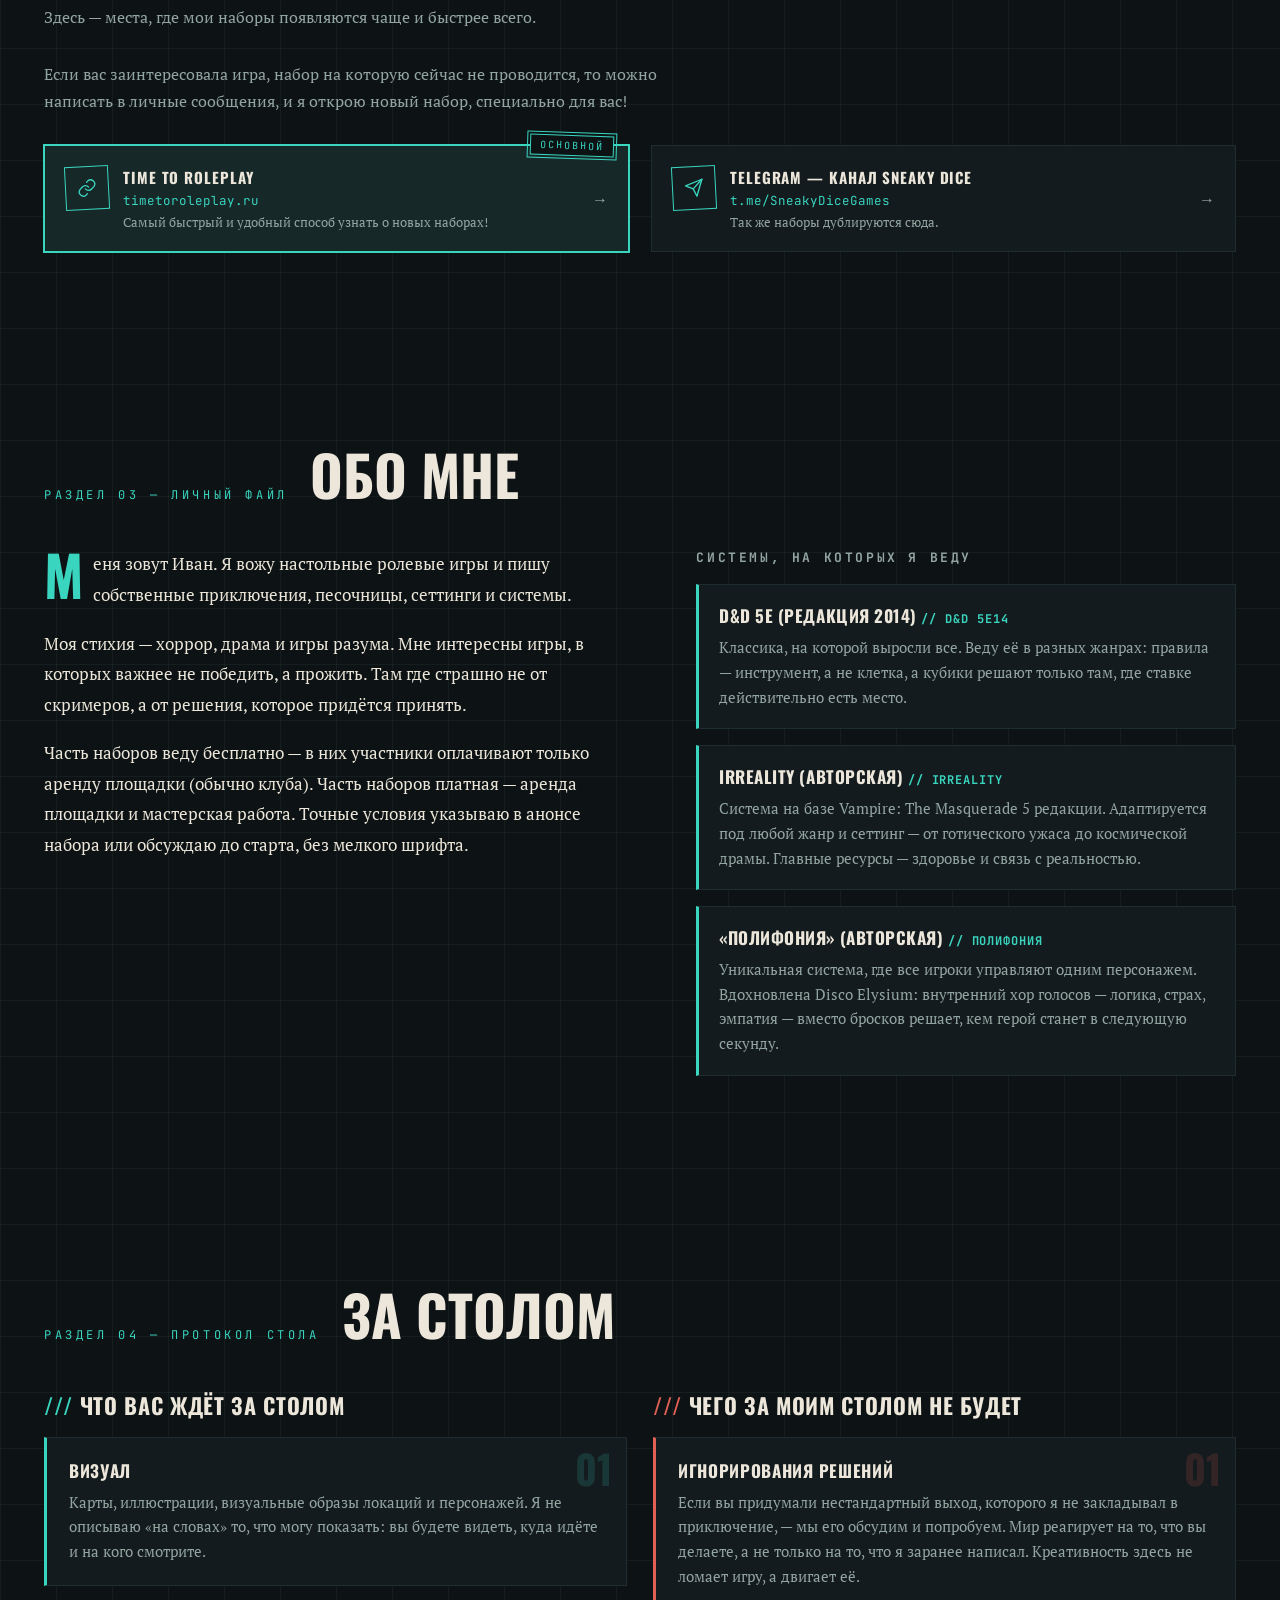
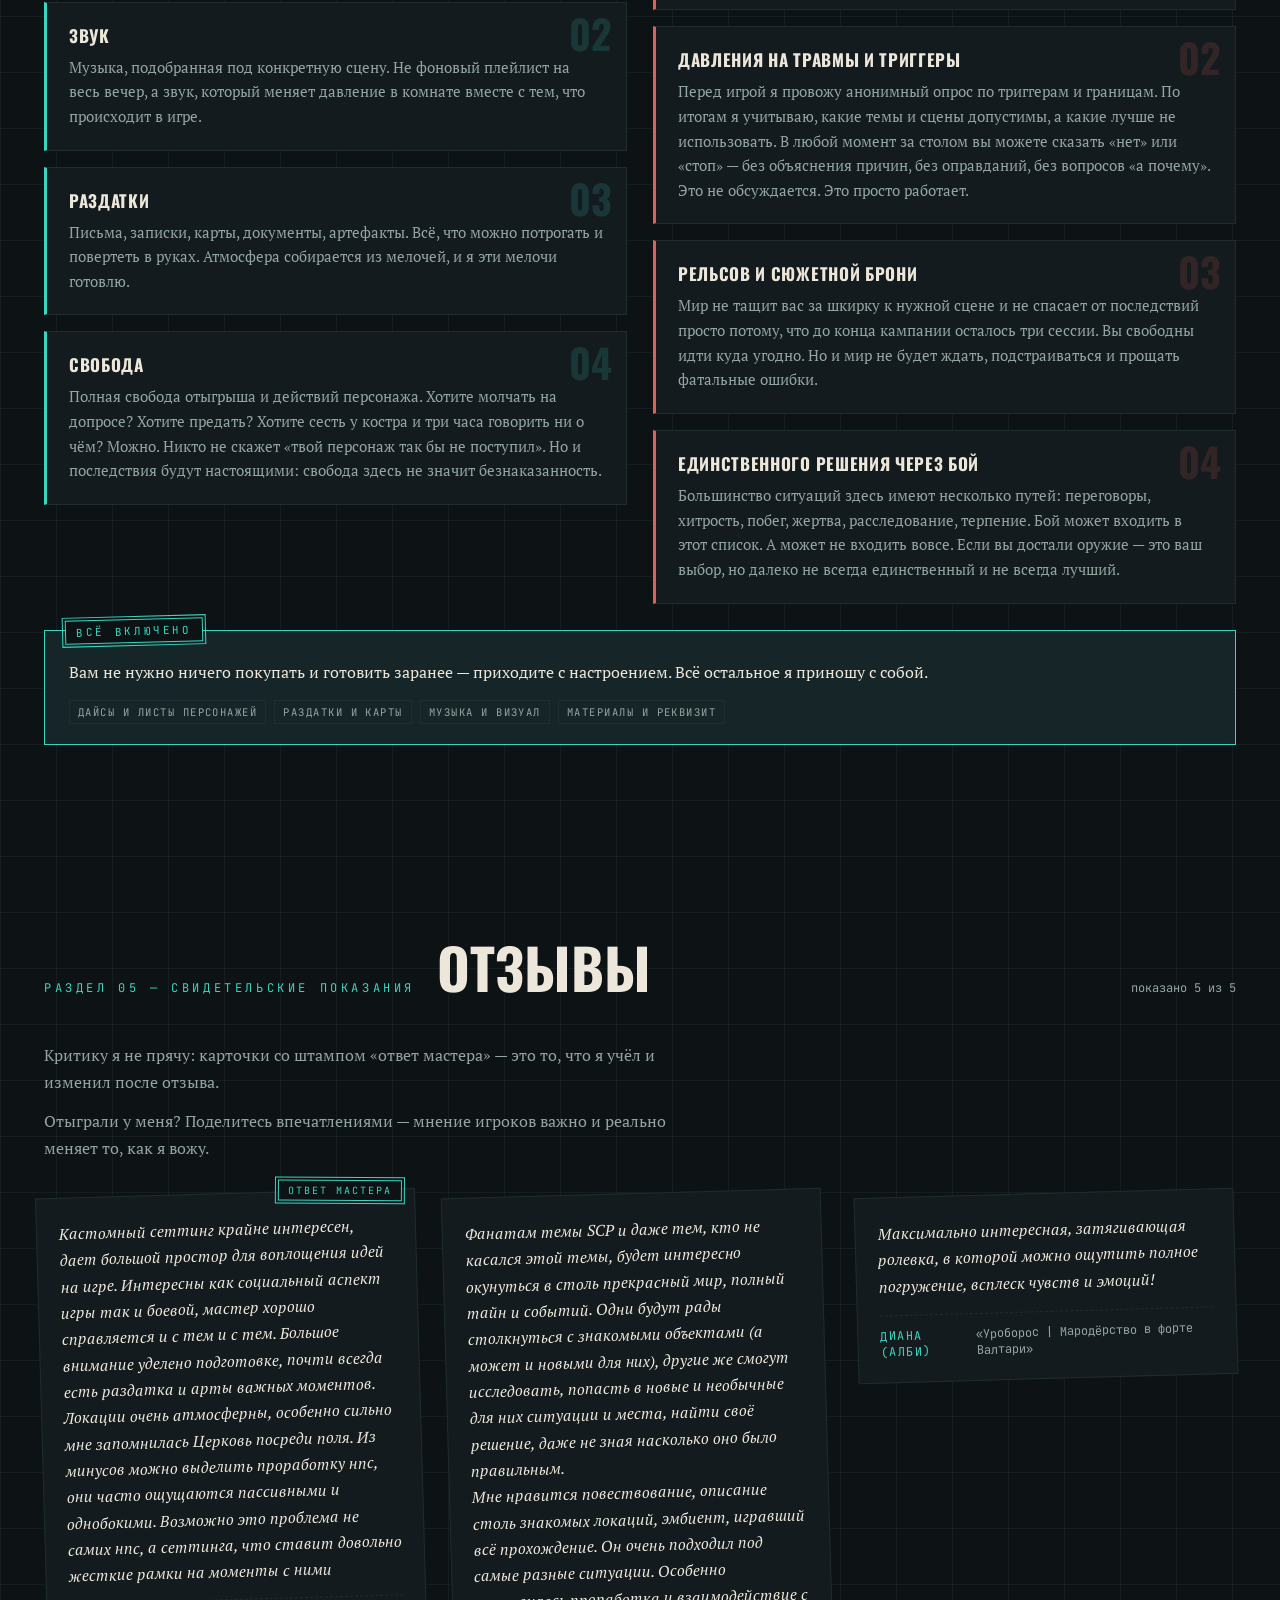
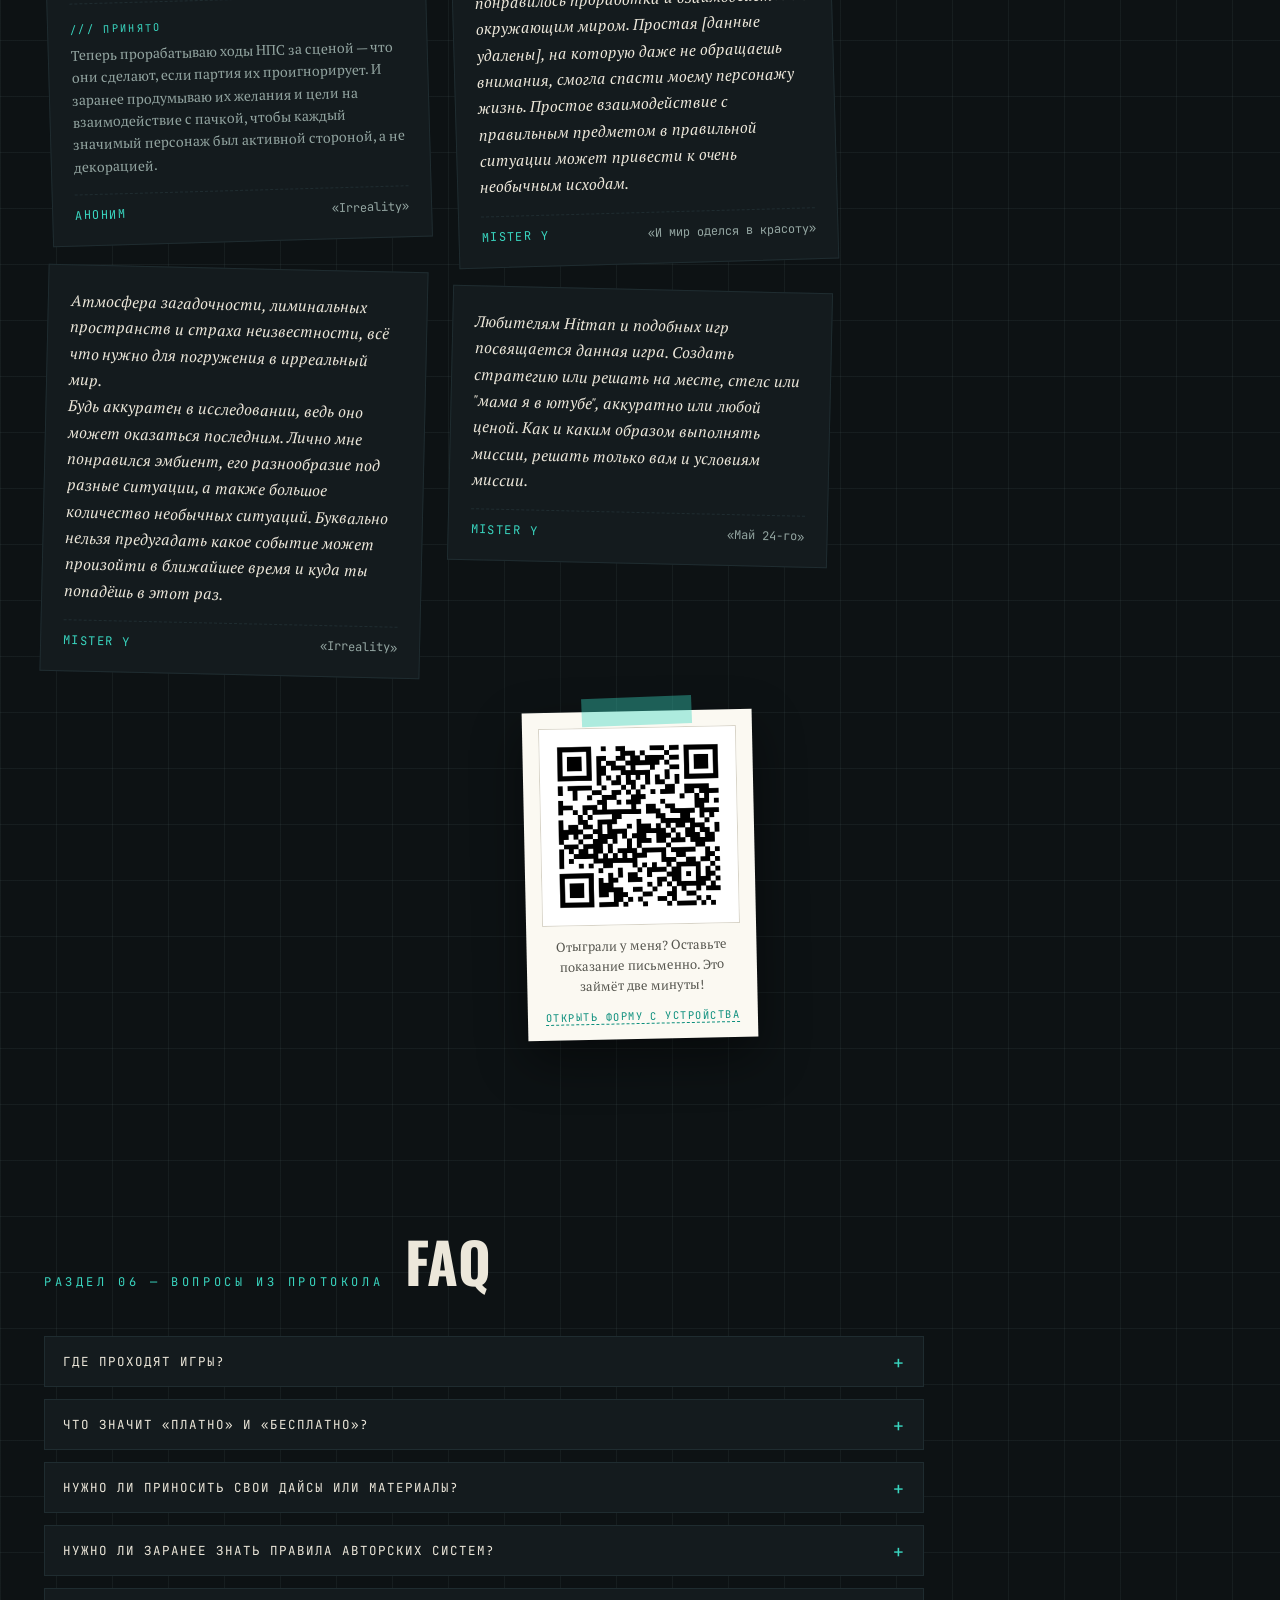
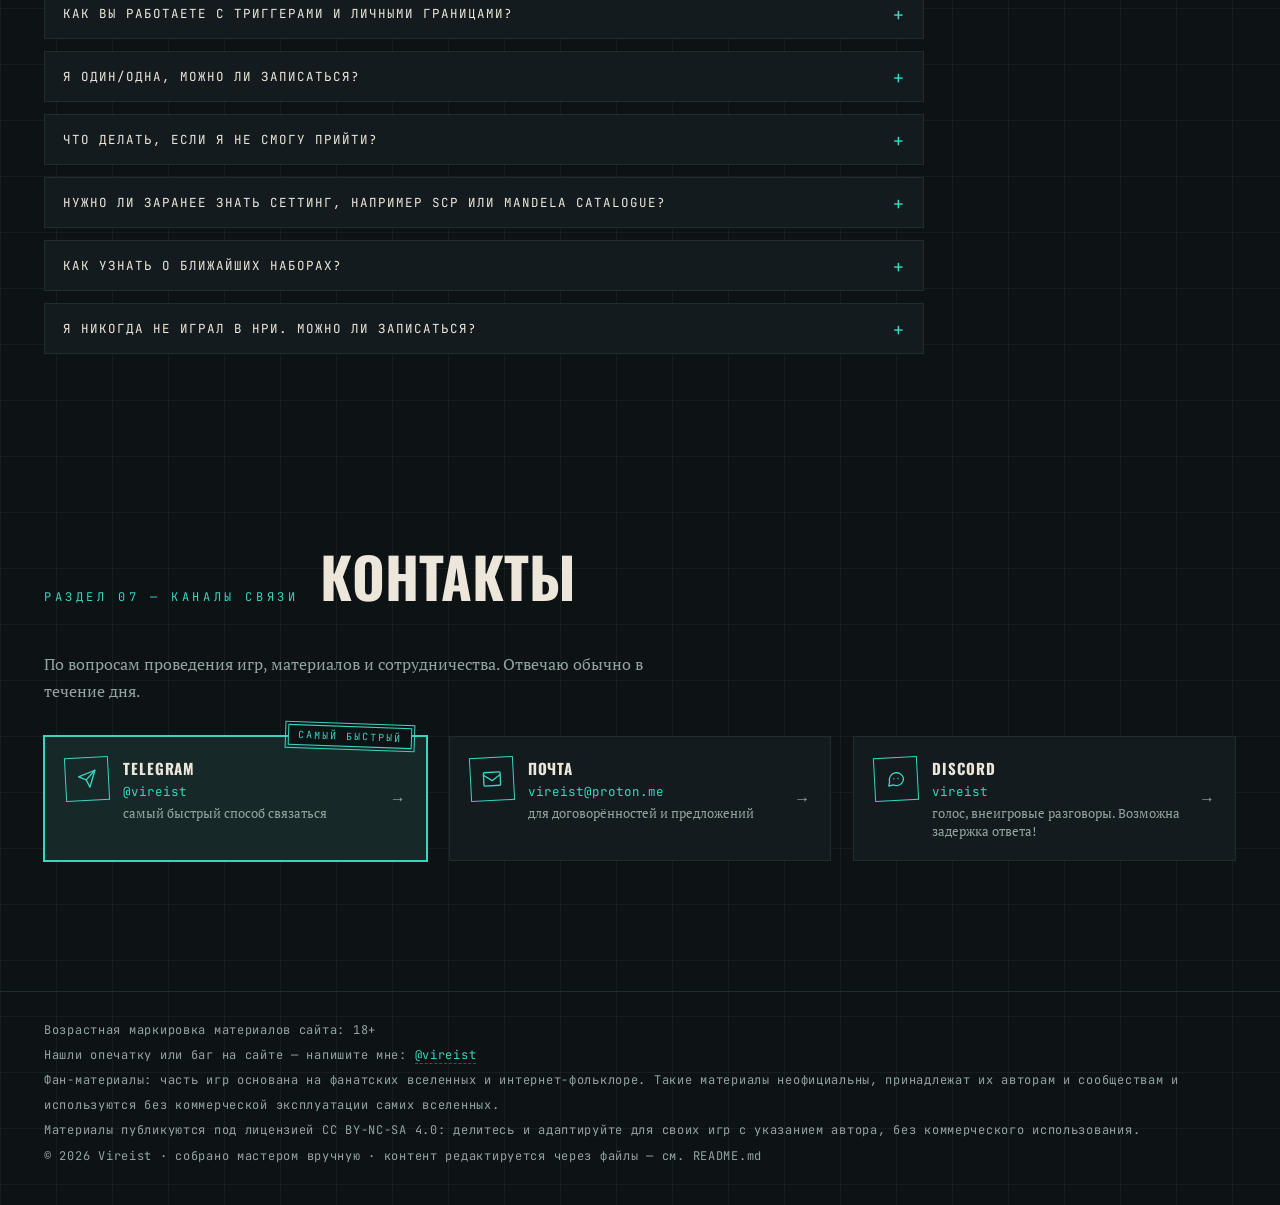
==== commit b73adc92: "qr section add" ====
--- a/index.html
+++ b/index.html
@@ -122,6 +122,12 @@
         <div id="reviews-note" hidden></div>
         <div class="rev-grid" id="reviews-list"></div>
         <div class="sec-foot" id="reviews-foot" hidden></div>
+        <div class="rev-form" id="rev-form" hidden>
+          <span class="tape"></span>
+          <img id="rev-form-qr" src="" alt="QR-код формы отзыва">
+          <p id="rev-form-text"></p>
+          <a id="rev-form-link" href="#" target="_blank" rel="noopener"></a>
+        </div>
       </div>
     </section>
 
@@ -146,8 +152,9 @@
 
 <footer class="footer">
   <div class="container">
+    <p id="age-line" hidden></p>
+    <p id="bug-line" hidden></p>
     <p id="fan-line" hidden></p>
-    <p id="bug-line" hidden></p>
     <p id="license-line"></p>
     <p>© <span id="year"></span> <span id="footer-nick"></span> · собрано мастером вручную · контент редактируется через файлы — см. README.md</p>
   </div>
--- a/css/style.css
+++ b/css/style.css
@@ -128,6 +128,7 @@
 .tags{display:flex;gap:8px;flex-wrap:wrap}
 .tag{font-family:var(--mono);font-size:10.5px;letter-spacing:.14em;text-transform:uppercase;color:var(--muted);border:1px solid var(--line);padding:4px 8px}
 .empty-state{grid-column:1/-1;font-family:var(--mono);color:var(--muted);letter-spacing:.14em;line-height:2.4;padding:40px 0;text-transform:uppercase}
+.tag-setting{border:1px dashed var(--teal);color:var(--teal)}
 
 /* ============ ОБО МНЕ ============ */
 .about-grid{display:grid;grid-template-columns:1.05fr .95fr;gap:56px;align-items:start}
@@ -197,14 +198,24 @@
 
 /* ============ СТРАНИЦА ДЕЛА ============ */
 .game-doc{max-width:960px;margin:0 auto;padding-top:44px}
+.game-doc .hero-text{margin-bottom:28px}
 .back{display:inline-block;font-family:var(--mono);font-size:12px;letter-spacing:.2em;text-transform:uppercase;color:var(--teal);text-decoration:none;margin-bottom:26px}
 .doc-head{display:flex;gap:14px;align-items:center;margin-bottom:10px}
 .doc-title{font-family:var(--disp);font-weight:700;text-transform:uppercase;font-size:clamp(34px,5vw,60px);margin:6px 0 4px}
-.doc-meta{display:grid;grid-template-columns:repeat(auto-fit,minmax(170px,1fr));gap:1px;background:var(--line);border:1px solid var(--line);margin:22px 0}
+.doc-meta{display:grid;grid-template-columns:repeat(4,1fr);gap:1px;background:var(--line);border:1px solid var(--line);margin:22px 0}
 .doc-meta div{background:var(--panel);padding:12px 14px}
+.doc-meta .meta-half{grid-column:span 2}
+.doc-meta .meta-full{grid-column:1/-1}
+@media (max-width:720px){
+    .doc-meta{grid-template-columns:repeat(2,1fr)}
+    .doc-meta .meta-half{grid-column:span 1}
+}
+@media (max-width:460px){.doc-meta{grid-template-columns:1fr}}
+.doc-meta div{background:var(--panel);padding:12px 14px;flex:1 1 170px}
 .doc-meta dt{font-family:var(--mono);font-size:10px;letter-spacing:.24em;text-transform:uppercase;color:var(--muted)}
 .doc-meta dd{font-family:var(--mono);font-size:13px;margin-top:5px}
 .doc-meta dd.t{color:var(--teal)}
+
 .doc-cover{border:1px solid var(--line);background:var(--panel-2);position:relative;overflow:hidden;margin-bottom:8px}
 .doc-cover.empty{height:340px}
 .doc-body{font-size:16.5px;line-height:1.8;margin-top:22px}
@@ -377,4 +388,51 @@
 @media (max-width:720px){
     .nav{display:none}
     .burger{display:flex}
-}+}
+
+/* ============ ВОЗРАСТ И ПРЕДУПРЕЖДЕНИЯ ============ */
+.age{color:var(--muted);border:1px solid var(--line);padding:1px 6px;font-size:10px;letter-spacing:.08em}
+.tag-warn{border:1px dashed var(--red);color:var(--red)}
+.cw-note{border:1px dashed var(--red);border-left:3px solid var(--red);background:var(--panel);padding:14px 18px;margin:18px 0}
+.cw-label{display:block;font-family:var(--mono);font-size:13px;letter-spacing:.24em;text-transform:uppercase;color:var(--red);margin-bottom:6px}
+.cw-note p{color:var(--ink);font-size:14.5px;line-height:1.7}
+.cw-note small{display:block;margin-top:8px;color:var(--muted);font-size:12.5px}
+.age-note{display:block;margin-top:8px;padding-top:8px;border-top:1px dashed var(--line);
+    font-size:12.5px;line-height:1.6;color:var(--muted)}
+
+/* ============ ЛИНИИ / ВУАЛИ / ФОКУС ============ */
+.safety-block{border:1px dashed var(--line);background:var(--panel);padding:16px 18px;margin:18px 0}
+.safety-grid{display:grid;grid-template-columns:repeat(auto-fit,minmax(200px,1fr));gap:16px;margin-top:12px}
+.safety-col{border-left:3px solid;padding-left:12px}
+.safety-col h4{font-family:var(--mono);font-size:12px;letter-spacing:.22em;text-transform:uppercase;margin-bottom:4px}
+.safety-col small{display:block;color:var(--muted);font-size:12px;line-height:1.5;margin-bottom:8px}
+.safety-col ul{list-style:none}
+.safety-col li{font-size:14px;line-height:1.65;color:var(--ink);padding:2px 0}
+.safety-col li::before{content:"— ";color:var(--muted)}
+.safety-col.veils{border-color:var(--muted)} .safety-col.veils h4{color:var(--muted)}
+.safety-col.focus{border-color:var(--teal)}  .safety-col.focus h4{color:var(--teal)}
+.safety-note{display:block;margin-top:14px;color:var(--muted);font-size:12.5px;line-height:1.6}
+.safety-add{display:block;margin-top:12px;color:var(--ink);font-size:13px;line-height:1.6;font-style:italic}
+
+/* ============ ОТЗЫВЫ НА СТРАНИЦЕ ДЕЛА ============ */
+.doc-reviews{margin-top:36px}
+.doc-reviews-title{font-family:var(--mono);font-size:13px;letter-spacing:.24em;text-transform:uppercase;color:var(--teal);margin-bottom:18px}
+.doc-reviews-more{display:inline-block;margin-top:18px}
+
+.backstory-note{border:1px solid var(--line);border-left:3px solid var(--teal);background:var(--panel);
+    padding:14px 18px;margin:18px 0}
+.bn-label{display:block;font-family:var(--mono);font-size:11px;letter-spacing:.24em;text-transform:uppercase;
+    color:var(--teal);margin-bottom:6px}
+.bn-line{margin:0 0 6px;color:var(--ink);font-size:14.5px;line-height:1.5}
+.bn-line strong{color:var(--teal)}
+.bn-desc{margin:0;color:var(--muted);font-size:13.5px;line-height:1.65}
+
+/* ============ QR ФОРМЫ ОТЗЫВОВ ============ */
+.rev-form{position:relative;width:230px;margin:36px auto 0;padding:16px 16px 14px;
+    background:#fbf9f2;color:#3c3c38;text-align:center;box-shadow:var(--shadow);transform:rotate(-1.2deg)}
+[data-theme="light"] .rev-form{border:1px solid var(--line)}
+.rev-form img{width:100%;height:auto;display:block;background:#fff;padding:8px;border:1px solid #d8d4c8}
+.rev-form p{margin:10px 0 8px;font-size:13px;line-height:1.55;color:#55554e}
+.rev-form a{font-family:var(--mono);font-size:10.5px;letter-spacing:.14em;text-transform:uppercase;
+    color:#0c8f7d;text-decoration:none;border-bottom:1px dashed #0c8f7d}
+.rev-form a:hover{border-bottom-style:solid}
